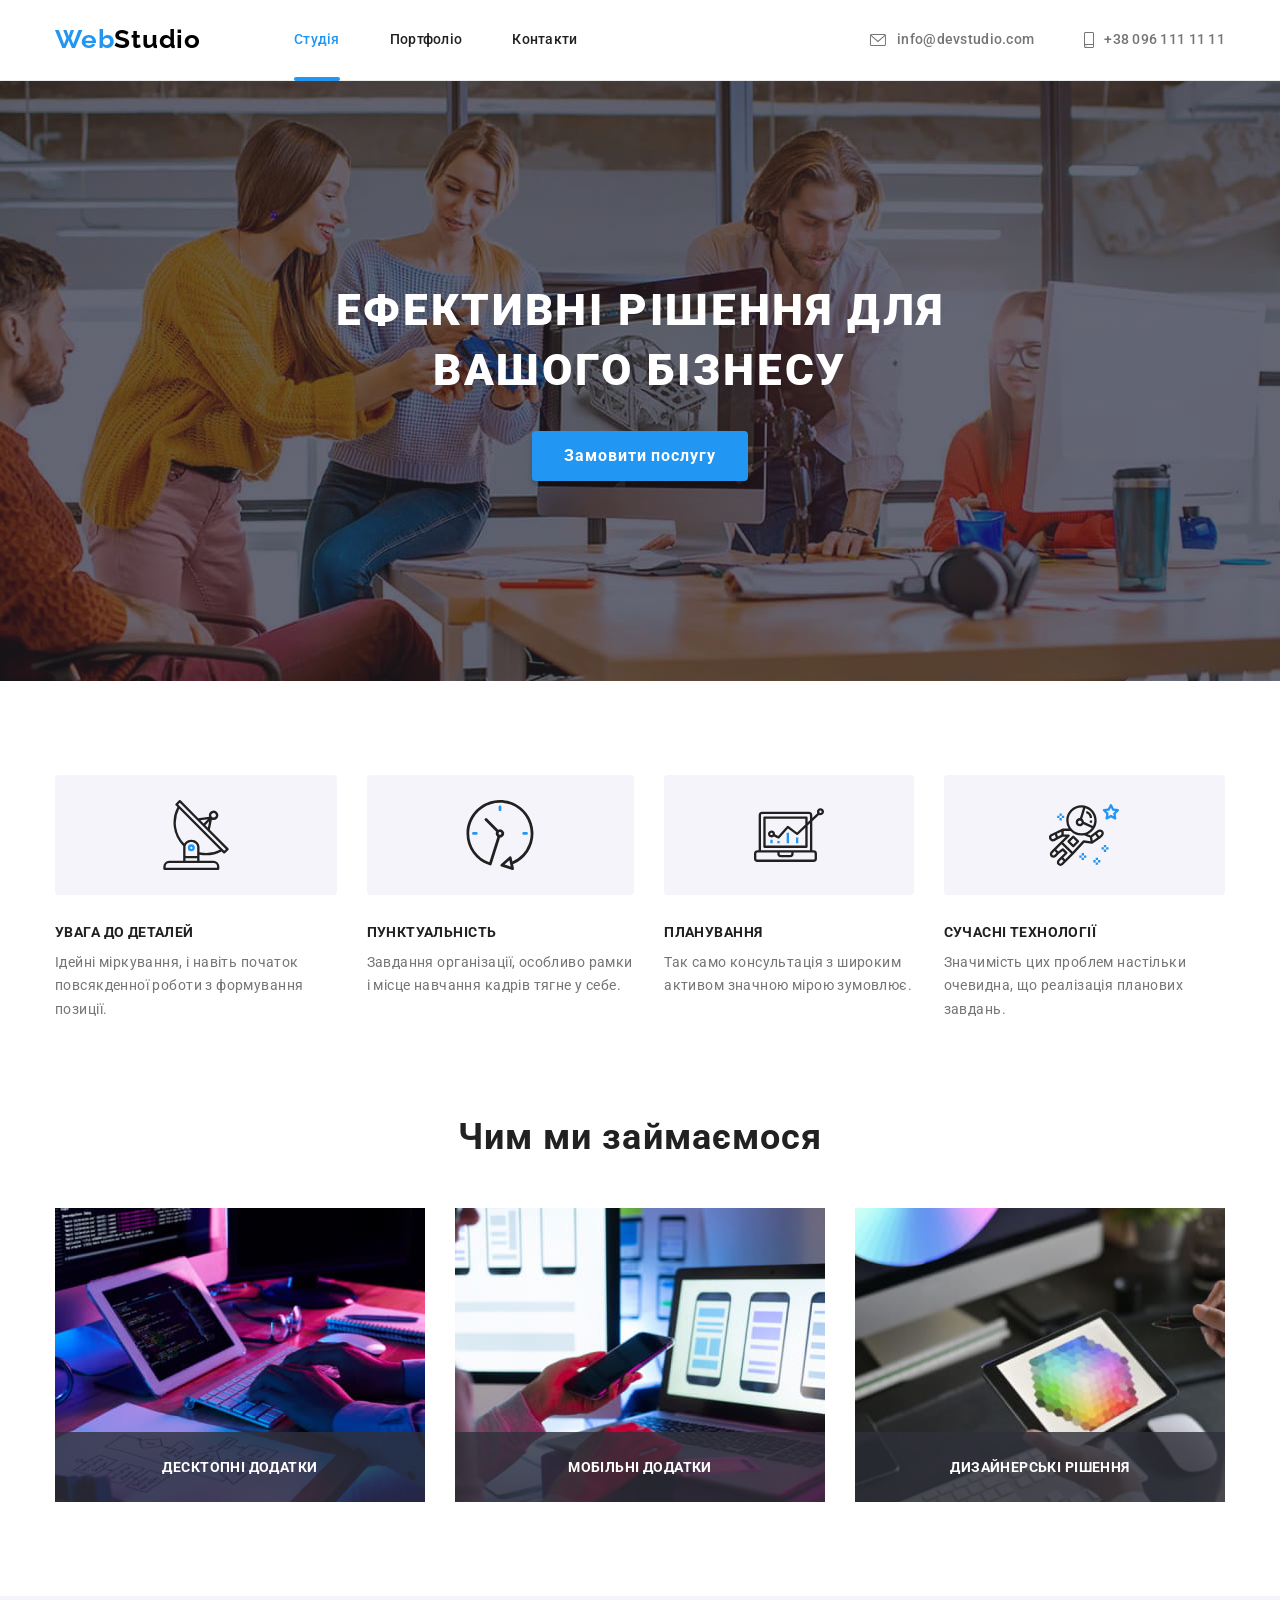
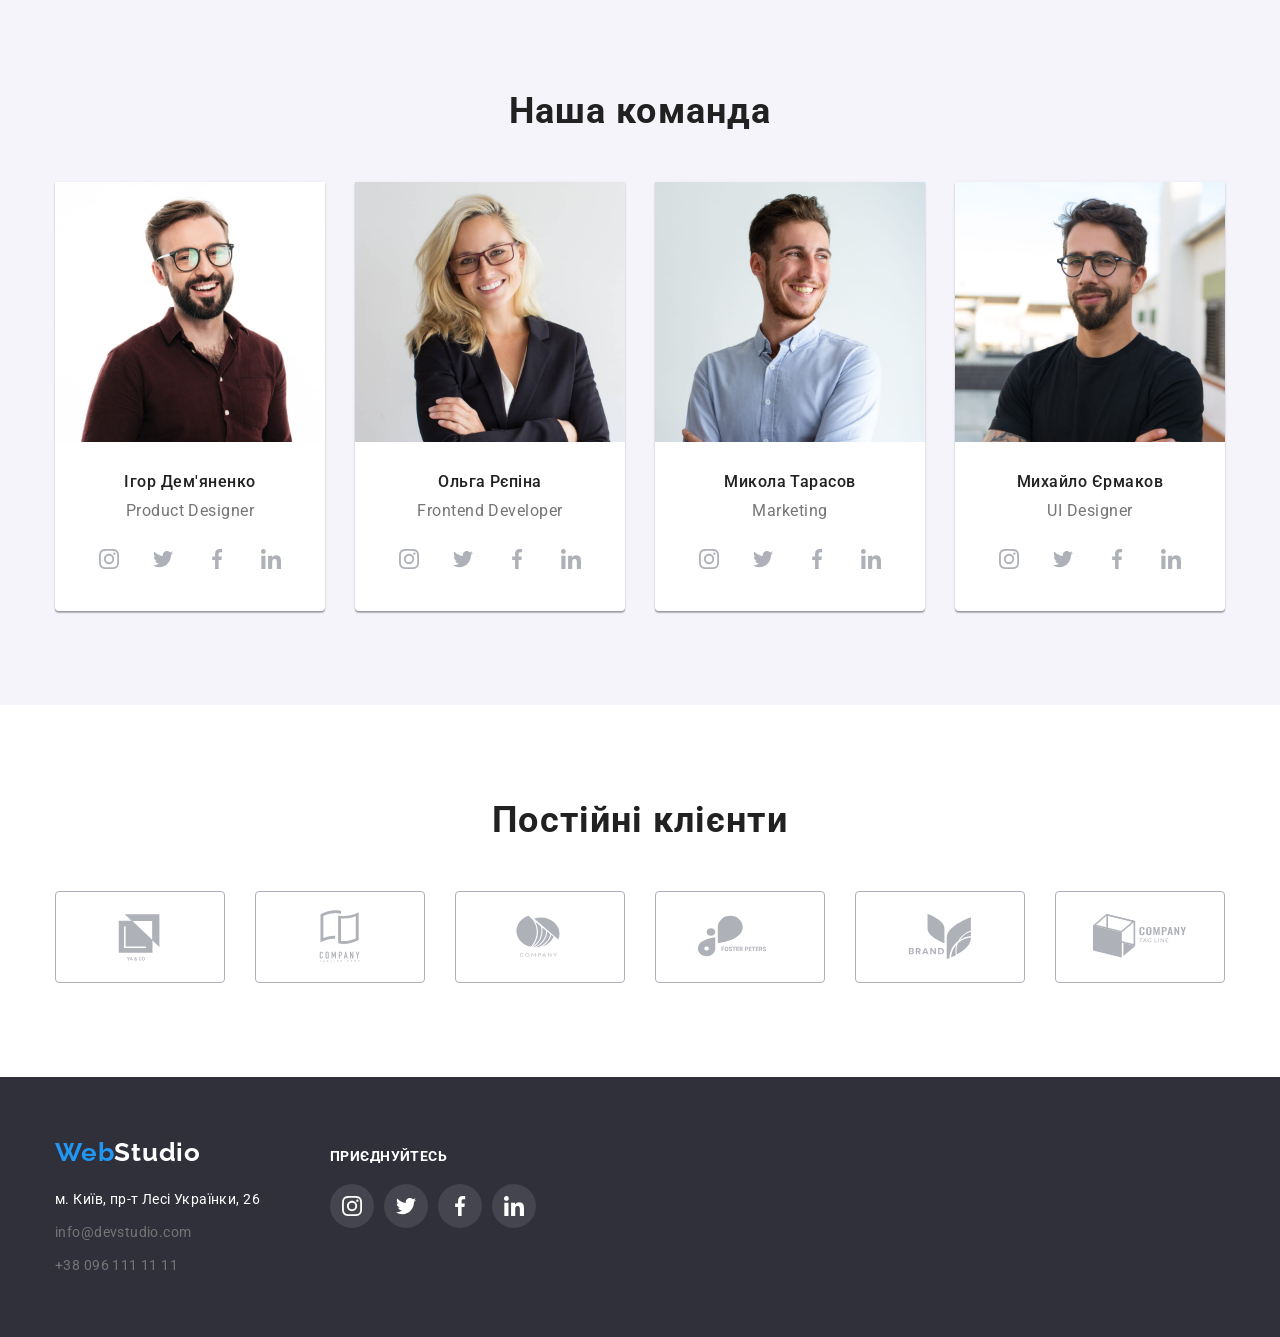
==== index.html @ e0a2a1b2 "Initial commit" ====
<!DOCTYPE html>
<html lang="uk">
  <head>
    <meta charset="UTF-8" />
    <meta http-equiv="X-UA-Compatible" content="IE=edge" />
    <meta name="viewport" content="width=device-width, initial-scale=1.0" />
    <title>WebStudio</title>
    <!-- fonts -->
    <link rel="preconnect" href="https://fonts.googleapis.com" />
    <link rel="preconnect" href="https://fonts.gstatic.com" crossorigin />
    <link rel="preconnect" href="https://fonts.googleapis.com" />
    <link rel="preconnect" href="https://fonts.gstatic.com" crossorigin />
    <link
      href="https://fonts.googleapis.com/css2?family=Raleway:wght@700&family=Roboto:wght@400;500;700;900&display=swap"
      rel="stylesheet"
    />
    <!-- modern-normalize -->
    <link
      rel="stylesheet"
      href="https://cdnjs.cloudflare.com/ajax/libs/modern-normalize/1.1.0/modern-normalize.min.css"
      integrity="sha512-wpPYUAdjBVSE4KJnH1VR1HeZfpl1ub8YT/NKx4PuQ5NmX2tKuGu6U/JRp5y+Y8XG2tV+wKQpNHVUX03MfMFn9Q=="
      crossorigin="anonymous"
      referrerpolicy="no-referrer"
    />
    <!-- custom styles -->
    <link rel="stylesheet" href="./css/styles.css" />
  </head>
  <body>
    <header>
      <div class="container header">
        <nav class="nav">
          <a class="logo logo-header" href="./index.html"
            ><span class="logo-color">Web</span>Studio</a
          >
          <ul class="nav-list">
            <li class="nav-list-item">
              <a
                class="nav-list-item-link display-block current-page"
                href="./index.html"
                >Студія</a
              >
            </li>
            <li class="nav-list-item">
              <a
                class="nav-list-item-link display-block"
                href="./portfolio.html"
                >Портфоліо</a
              >
            </li>
            <li class="nav-list-item">
              <a class="nav-list-item-link display-block" href="#contacts-link"
                >Контакти</a
              >
            </li>
          </ul>
        </nav>
        <ul class="header-contacts">
          <li class="header-contacts-item">
            <a
              class="header-contacts-item-link display-block"
              href="mailto:info@devstudio.com"
            >
              <svg class="icon-contacts" width="18" height="12">
                <use href="./images/icons.svg#icon-mail"></use>
              </svg>
              info@devstudio.com</a
            >
          </li>
          <li class="header-contacts-item">
            <a
              class="header-contacts-item-link display-block"
              href="tel:+380961111111"
            >
              <svg class="icon-contacts" width="10" height="16">
                <use href="./images/icons.svg#icon-smartphone"></use>
              </svg>
              +38 096 111 11 11</a
            >
          </li>
        </ul>
      </div>
    </header>
    <main>
      <section class="hero">
        <div class="container">
          <h1 class="hero-title">Ефективні рішення для вашого бізнесу</h1>
          <button data-modal-open class="hero-btn" type="button">
            Замовити послугу
          </button>
        </div>
        <div class="backdrop is-hidden" data-modal>
          <div class="modal">
            <button data-modal-close type="button" class="modal-close">
              <svg width="18" height="18">
                <use href="./images/icons.svg#icon-close-modal"></use>
              </svg>
            </button>
          </div>
        </div>
      </section>
      <section class="section">
        <div class="container">
          <h2 class="hidden-title">Особливості</h2>
          <ul class="features-list">
            <li class="features-list-item">
              <div class="features-icon-background">
                <svg class="features-list-item-icon" width="70" height="70">
                  <use href="./images/icons.svg#icon-antenna"></use>
                </svg>
              </div>
              <h3 class="features-list-item-heading">Увага до деталей</h3>
              <p class="features-list-item-text">
                Ідейні міркування, і навіть початок повсякденної роботи з
                формування позиції.
              </p>
            </li>
            <li class="features-list-item">
              <div class="features-icon-background">
                <svg class="features-list-item-icon" width="70" height="70">
                  <use href="./images/icons.svg#icon-clock"></use>
                </svg>
              </div>
              <h3 class="features-list-item-heading">Пунктуальність</h3>
              <p class="features-list-item-text">
                Завдання організації, особливо рамки і місце навчання кадрів
                тягне у себе.
              </p>
            </li>
            <li class="features-list-item">
              <div class="features-icon-background">
                <svg class="features-list-item-icon" width="70" height="70">
                  <use href="./images/icons.svg#icon-diagram"></use>
                </svg>
              </div>
              <h3 class="features-list-item-heading">Планування</h3>
              <p class="features-list-item-text">
                Так само консультація з широким активом значною мірою зумовлює.
              </p>
            </li>
            <li class="features-list-item">
              <div class="features-icon-background">
                <svg class="features-list-item-icon" width="70" height="70">
                  <use href="./images/icons.svg#icon-astronaut"></use>
                </svg>
              </div>
              <h3 class="features-list-item-heading">Сучасні технології</h3>
              <p class="features-list-item-text">
                Значимість цих проблем настільки очевидна, що реалізація
                планових завдань.
              </p>
            </li>
          </ul>
        </div>
      </section>
      <section class="section what-are-we-section">
        <div class="container">
          <h2 class="what-are-we-title">Чим ми займаємося</h2>
          <ul class="what-are-we-list">
            <li class="what-are-we-list-item">
              <img
                src="./images/img1.jpg"
                alt="Десктопні додатки"
                width="370"
                height="294"
              />
              <p class="what-are-we-description">Десктопні додатки</p>
            </li>
            <li class="what-are-we-list-item">
              <img
                src="./images/img2.jpg"
                alt="Мобільні додатки"
                width="370"
                height="294"
              />
              <p class="what-are-we-description">Мобільні додатки</p>
            </li>
            <li class="what-are-we-list-item">
              <img
                src="./images/img3.jpg"
                alt="Дизайнерські рішення"
                width="370"
                height="294"
              />
              <p class="what-are-we-description">Дизайнерські рішення</p>
            </li>
          </ul>
        </div>
      </section>
      <section class="section our-team">
        <div class="container">
          <h2 class="our-team-title">Наша команда</h2>
          <ul class="our-team-list">
            <li class="our-team-list-item">
              <img
                src="./images/igor.jpg"
                alt="фото Ігор Дем'яненко"
                width="270"
                height="260"
              />
              <div class="our-team-content">
                <h3 class="our-team-list-item-heading">Ігор Дем'яненко</h3>
                <p class="our-team-list-item-text" lang="en">
                  Product Designer
                </p>
                <ul class="socials-list">
                  <li class="socials-list-item">
                    <a
                      class="socials-list-item-link"
                      href="https://www.instagram.com"
                      target="_blank"
                      rel="noreferrer noopener nofollow"
                      aria-label="instagram"
                    >
                      <svg class="socials-icon" width="20" height="20">
                        <use href="./images/icons.svg#icon-instagram"></use>
                      </svg>
                    </a>
                  </li>
                  <li class="socials-list-item">
                    <a
                      class="socials-list-item-link"
                      href="https://twitter.com"
                      target="_blank"
                      rel="noreferrer noopener nofollow"
                      aria-label="twitter"
                    >
                      <svg class="socials-icon" width="20" height="20">
                        <use href="./images/icons.svg#icon-twitter"></use>
                      </svg>
                    </a>
                  </li>
                  <li class="socials-list-item">
                    <a
                      class="socials-list-item-link"
                      href="https://www.facebook.com"
                      target="_blank"
                      rel="noreferrer noopener nofollow"
                      aria-label="facebook"
                    >
                      <svg class="socials-icon" width="20" height="20">
                        <use href="./images/icons.svg#icon-facebook"></use>
                      </svg>
                    </a>
                  </li>
                  <li class="socials-list-item">
                    <a
                      class="socials-list-item-link"
                      href="https://www.linkedin.com "
                      target="_blank"
                      rel="noreferrer noopener nofollow"
                      aria-label="linkedin"
                    >
                      <svg class="socials-icon" width="20" height="20">
                        <use href="./images/icons.svg#icon-linkedin"></use>
                      </svg>
                    </a>
                  </li>
                </ul>
              </div>
            </li>
            <li class="our-team-list-item">
              <img
                src="./images/olga.jpg"
                alt="фото Ольга Рєпіна"
                width="270"
                height="260"
              />
              <div class="our-team-content">
                <h3 class="our-team-list-item-heading">Ольга Рєпіна</h3>
                <p class="our-team-list-item-text" lang="en">
                  Frontend Developer
                </p>
                <ul class="socials-list">
                  <li class="socials-list-item">
                    <a
                      class="socials-list-item-link"
                      href="https://www.instagram.com"
                      target="_blank"
                      rel="noreferrer noopener nofollow"
                      aria-label="instagram"
                    >
                      <svg class="socials-icon" width="20" height="20">
                        <use href="./images/icons.svg#icon-instagram"></use>
                      </svg>
                    </a>
                  </li>
                  <li class="socials-list-item">
                    <a
                      class="socials-list-item-link"
                      href="https://twitter.com"
                      target="_blank"
                      rel="noreferrer noopener nofollow"
                      aria-label="twitter"
                    >
                      <svg class="socials-icon" width="20" height="20">
                        <use href="./images/icons.svg#icon-twitter"></use>
                      </svg>
                    </a>
                  </li>
                  <li class="socials-list-item">
                    <a
                      class="socials-list-item-link"
                      href="https://www.facebook.com"
                      target="_blank"
                      rel="noreferrer noopener nofollow"
                      aria-label="facebook"
                    >
                      <svg class="socials-icon" width="20" height="20">
                        <use href="./images/icons.svg#icon-facebook"></use>
                      </svg>
                    </a>
                  </li>
                  <li class="socials-list-item">
                    <a
                      class="socials-list-item-link"
                      href="https://www.linkedin.com "
                      target="_blank"
                      rel="noreferrer noopener nofollow"
                      aria-label="linkedin"
                    >
                      <svg class="socials-icon" width="20" height="20">
                        <use href="./images/icons.svg#icon-linkedin"></use>
                      </svg>
                    </a>
                  </li>
                </ul>
              </div>
            </li>
            <li class="our-team-list-item">
              <img
                src="./images/mykola.jpg"
                alt="фото Микола Тарасов"
                width="270"
                height="260"
              />
              <div class="our-team-content">
                <h3 class="our-team-list-item-heading">Микола Тарасов</h3>
                <p class="our-team-list-item-text" lang="en">Marketing</p>
                <ul class="socials-list">
                  <li class="socials-list-item">
                    <a
                      class="socials-list-item-link"
                      href="https://www.instagram.com"
                      target="_blank"
                      rel="noreferrer noopener nofollow"
                      aria-label="instagram"
                    >
                      <svg class="socials-icon" width="20" height="20">
                        <use href="./images/icons.svg#icon-instagram"></use>
                      </svg>
                    </a>
                  </li>
                  <li class="socials-list-item">
                    <a
                      class="socials-list-item-link"
                      href="https://twitter.com"
                      target="_blank"
                      rel="noreferrer noopener nofollow"
                      aria-label="twitter"
                    >
                      <svg class="socials-icon" width="20" height="20">
                        <use href="./images/icons.svg#icon-twitter"></use>
                      </svg>
                    </a>
                  </li>
                  <li class="socials-list-item">
                    <a
                      class="socials-list-item-link"
                      href="https://www.facebook.com"
                      target="_blank"
                      rel="noreferrer noopener nofollow"
                      aria-label="facebook"
                    >
                      <svg class="socials-icon" width="20" height="20">
                        <use href="./images/icons.svg#icon-facebook"></use>
                      </svg>
                    </a>
                  </li>
                  <li class="socials-list-item">
                    <a
                      class="socials-list-item-link"
                      href="https://www.linkedin.com "
                      target="_blank"
                      rel="noreferrer noopener nofollow"
                      aria-label="linkedin"
                    >
                      <svg class="socials-icon" width="20" height="20">
                        <use href="./images/icons.svg#icon-linkedin"></use>
                      </svg>
                    </a>
                  </li>
                </ul>
              </div>
            </li>
            <li class="our-team-list-item">
              <img
                src="./images/michael.jpg"
                alt="фото Михайло Єрмаков"
                width="270"
                height="260"
              />
              <div class="our-team-content">
                <h3 class="our-team-list-item-heading">Михайло Єрмаков</h3>
                <p class="our-team-list-item-text" lang="en">UI Designer</p>
                <ul class="socials-list">
                  <li class="socials-list-item">
                    <a
                      class="socials-list-item-link"
                      href="https://www.instagram.com"
                      target="_blank"
                      rel="noreferrer noopener nofollow"
                      aria-label="instagram"
                    >
                      <svg class="socials-icon" width="20" height="20">
                        <use href="./images/icons.svg#icon-instagram"></use>
                      </svg>
                    </a>
                  </li>
                  <li class="socials-list-item">
                    <a
                      class="socials-list-item-link"
                      href="https://twitter.com"
                      target="_blank"
                      rel="noreferrer noopener nofollow"
                      aria-label="twitter"
                    >
                      <svg class="socials-icon" width="20" height="20">
                        <use href="./images/icons.svg#icon-twitter"></use>
                      </svg>
                    </a>
                  </li>
                  <li class="socials-list-item">
                    <a
                      class="socials-list-item-link"
                      href="https://www.facebook.com"
                      target="_blank"
                      rel="noreferrer noopener nofollow"
                      aria-label="facebook"
                    >
                      <svg class="socials-icon" width="20" height="20">
                        <use href="./images/icons.svg#icon-facebook"></use>
                      </svg>
                    </a>
                  </li>
                  <li class="socials-list-item">
                    <a
                      class="socials-list-item-link"
                      href="https://www.linkedin.com "
                      target="_blank"
                      rel="noreferrer noopener nofollow"
                      aria-label="linkedin"
                    >
                      <svg class="socials-icon" width="20" height="20">
                        <use href="./images/icons.svg#icon-linkedin"></use>
                      </svg>
                    </a>
                  </li>
                </ul>
              </div>
            </li>
          </ul>
        </div>
      </section>
      <section class="section">
        <div class="container">
          <h2 class="clients">Постійні клієнти</h2>
          <ul class="clients-list">
            <li class="clients-list-item">
              <a
                href=""
                class="clients-link"
                target="_blank"
                rel="noreferrer noopener nofollow"
              >
                <svg class="client" width="106" height="60">
                  <use href="./images/icons.svg#icon-client1"></use>
                </svg>
              </a>
            </li>
            <li class="clients-list-item">
              <a
                href=""
                class="clients-link"
                target="_blank"
                rel="noreferrer noopener nofollow"
              >
                <svg class="client" width="106" height="60">
                  <use href="./images/icons.svg#icon-client2"></use>
                </svg>
              </a>
            </li>
            <li class="clients-list-item">
              <a
                href=""
                class="clients-link"
                target="_blank"
                rel="noreferrer noopener nofollow"
              >
                <svg class="client" width="106" height="60">
                  <use href="./images/icons.svg#icon-client3"></use>
                </svg>
              </a>
            </li>
            <li class="clients-list-item">
              <a
                href=""
                class="clients-link"
                target="_blank"
                rel="noreferrer noopener nofollow"
              >
                <svg class="client" width="106" height="60">
                  <use href="./images/icons.svg#icon-client4"></use>
                </svg>
              </a>
            </li>
            <li class="clients-list-item">
              <a
                href=""
                class="clients-link"
                target="_blank"
                rel="noreferrer noopener nofollow"
              >
                <svg class="client" width="106" height="60">
                  <use href="./images/icons.svg#icon-client5"></use>
                </svg>
              </a>
            </li>
            <li class="clients-list-item">
              <a
                href=""
                class="clients-link"
                target="_blank"
                rel="noreferrer noopener nofollow"
              >
                <svg class="client" width="106" height="60">
                  <use href="./images/icons.svg#icon-client6"></use>
                </svg>
              </a>
            </li>
          </ul>
        </div>
      </section>
    </main>
    <footer class="contacts" id="contacts-link">
      <div class="container footer">
        <div>
          <a class="logo footer-logo" href="./index.html"
            ><span class="logo-footer-color">Web</span>Studio</a
          >
          <address>
            <ul class="address-list">
              <li class="address-list-item">
                <a
                  class="map-link"
                  href="https://goo.gl/maps/me57YFcmaELghzEW9"
                  target="_blank"
                  rel="noopener noreferrer nofollow"
                  >м. Київ, пр-т Лесі Українки, 26</a
                >
              </li>
              <li class="address-list-item">
                <a class="mail-link" href="mailto:info@devstudio.com"
                  >info@devstudio.com</a
                >
              </li>
              <li class="address-list-item">
                <a class="tel-link" href="tel:+380961111111"
                  >+38 096 111 11 11</a
                >
              </li>
            </ul>
          </address>
        </div>
        <div class="join">
          <p class="footer-heading-socials">приєднуйтесь</p>
          <ul class="socials-list">
            <li class="socials-list-item">
              <a
                class="socials-footer-list-item-link"
                href="https://www.instagram.com"
                target="_blank"
                rel="noreferrer noopener nofollow"
                aria-label="instagram"
              >
                <svg class="socials-footer-icon" width="20" height="20">
                  <use href="./images/icons.svg#icon-instagram"></use>
                </svg>
              </a>
            </li>
            <li class="socials-list-item">
              <a
                class="socials-footer-list-item-link"
                href="https://twitter.com"
                target="_blank"
                rel="noreferrer noopener nofollow"
                aria-label="twitter"
              >
                <svg class="socials-footer-icon" width="20" height="20">
                  <use href="./images/icons.svg#icon-twitter"></use>
                </svg>
              </a>
            </li>
            <li class="socials-list-item">
              <a
                class="socials-footer-list-item-link"
                href="https://www.facebook.com"
                target="_blank"
                rel="noreferrer noopener nofollow"
                aria-label="facebook"
              >
                <svg class="socials-footer-icon" width="20" height="20">
                  <use href="./images/icons.svg#icon-facebook"></use>
                </svg>
              </a>
            </li>
            <li class="socials-list-item">
              <a
                class="socials-footer-list-item-link"
                href="https://www.linkedin.com "
                target="_blank"
                rel="noreferrer noopener nofollow"
                aria-label="linkedin"
              >
                <svg class="socials-footer-icon" width="20" height="20">
                  <use href="./images/icons.svg#icon-linkedin"></use>
                </svg>
              </a>
            </li>
          </ul>
        </div>
      </div>
    </footer>
    <script src="./js/modal.js"></script>
  </body>
</html>
---- css/styles.css ----
:root {
  /* Fonts */
  --primary-text-color: #757575;
  --title-text-color: #212121;
  --secondary-title-text-color: #ffffff;
  --secondary-text-color: #2196f3;
  --logo-text-color: #000000;
  --address-text-color: #ffffff 0.6;
  --icon-color: #afb1b8;
  /* Background */
  --footer-background-color: #2f303a;
  --team-section-background-color: #f5f4fa;
  --hero-btn-active-color: #188ce8;
  --header-border-bottom-color: #ececec;
  --portfolio-content-border-color: #eeeeee;
  --footer-icon-bgcolor: #ffffff1a;
  --hero-background: #c4c4c4;
  --what-are-we-desription-bgc: #2f303acc;
  --portfolio-card-overlay: #2196f3e6;
}
h1,
h2,
h3,
h4,
h5,
h6,
p,
ul {
  margin: 0;
  padding: 0;
  border: 0;
  font-size: 100%;
  font: inherit;
  vertical-align: baseline;
}
img {
  display: block;
  min-width: 100%;
  height: auto;
}
.nav-list,
.header-contacts,
.features-list,
.what-are-we-list,
.our-team-list,
.address-list,
.filter-list,
.portfolio-content-list,
.socials-list,
.clients-list {
  list-style: none;
}
.container {
  width: 1200px;
  margin-left: auto;
  margin-right: auto;
  padding-right: 15px;
  padding-left: 15px;
}

.section {
  padding: 94px 0;
}
.what-are-we-section {
  padding-top: 0;
}
.display-block {
  display: block;
}
body {
  font-family: "Roboto", sans-serif;
  font-size: 14px;
  line-height: 1.7;
  letter-spacing: 0.03em;

  color: var(--primary-text-color);
}
/* header */
.header,
.nav {
  display: flex;
  align-items: center;
}
header {
  border-bottom: 1px solid var(--header-border-bottom-color);
}
.logo {
  font-family: "Raleway", sans-serif;
  font-weight: 700;
  font-size: 26px;
  line-height: 1.2;
  letter-spacing: 0.03em;

  color: var(--logo-text-color);
  text-decoration: none;
  text-transform: capitalize;
}
.logo-header {
  margin-right: 93px;
}
.logo-color {
  color: var(--secondary-text-color);
}
.nav-list {
  display: flex;
}
.header-contacts {
  display: flex;
  margin-left: auto;
}
.header-contacts-item:not(:last-child) {
  margin-right: 50px;
}

.nav-list-item-link,
.header-contacts-item-link {
  position: relative;
  padding-top: 32px;
  padding-bottom: 32px;

  font-weight: 500;
  font-size: 14px;
  line-height: 1.14;
  letter-spacing: 0.02em;

  color: var(--title-text-color);
  text-decoration: none;

  transition-property: color;
  transition-duration: 250ms;
  transition-timing-function: cubic-bezier(0.4, 0, 0.2, 1);
}
.current-page {
  color: var(--secondary-text-color);
}
.current-page::after {
  content: "";
  display: block;
  margin-bottom: -1px;
  position: absolute;
  left: 0;
  bottom: 0;
  width: 100%;
  height: 4px;

  background-color: currentColor;
  border-radius: 2px;
}
.header-contacts-item-link {
  display: flex;
  align-items: center;
}
.icon-contacts {
  margin-right: 10px;
  fill: currentColor;
}
.nav-list-item:not(:last-child) {
  margin-right: 50px;
}
.header-contacts-item-link {
  color: var(--primary-text-color);
}
.nav-list-item-link:hover,
.nav-list-item-link:focus,
.nav-list-item-link:active,
.header-contacts-item-link:hover,
.header-contacts-item-link:focus,
.header-contacts-item-link:active {
  color: var(--secondary-text-color);
}
/* main */
/* hero */
.hero {
  max-width: 1600px;
  padding: 200px 0;
  margin-left: auto;
  margin-right: auto;
  text-align: center;

  background-color: var(--hero-background);
  background-image: linear-gradient(
      rgba(47, 48, 58, 0.4),
      rgba(47, 48, 58, 0.4)
    ),
    url(../images/hero.jpg);
  background-repeat: no-repeat;
  background-position: center;
  background-size: cover;
}
.hero-title {
  margin-bottom: 30px;
  margin-right: auto;
  margin-left: auto;
  width: 696px;

  font-weight: 900;
  font-size: 44px;
  line-height: 1.36;
  text-align: center;
  letter-spacing: 0.06em;
  text-transform: uppercase;

  color: var(--secondary-title-text-color);
}

.hero-btn {
  padding: 10px 32px;

  font-weight: 700;
  font-size: 16px;
  line-height: 1.88;
  text-align: center;
  letter-spacing: 0.06em;

  color: var(--secondary-title-text-color);
  background-color: var(--secondary-text-color);
  cursor: pointer;
  box-shadow: 0px 4px 4px rgba(0, 0, 0, 0.15);
  border-radius: 4px;
  border: none;

  transition-property: color;
  transition-duration: 250ms;
  transition-timing-function: cubic-bezier(0.4, 0, 0.2, 1);
}
.hero-btn:hover,
.hero-btn:focus {
  background-color: var(--hero-btn-active-color);
}
/* Modal */
.backdrop {
  position: fixed;
  top: 0;
  left: 0;
  z-index: 1000;
  width: 100%;
  height: 100%;
  background-color: rgba(0, 0, 0, 0.2);
  opacity: 1;

  transition-property: opacity;
  transition-duration: 250ms;
  transition-timing-function: cubic-bezier(0.4, 0, 0.2, 1);
}
.backdrop.is-hidden {
  opacity: 0;
  pointer-events: none;
  /* visibility: hidden; */

  transition-property: opacity;
  transition-duration: 250ms;
  transition-timing-function: cubic-bezier(0.4, 0, 0.2, 1);
}
.backdrop.is-hidden .modal {
  transform: translate(-50%, -50%) scale(0.9);
}

.modal {
  position: absolute;
  top: 50%;
  left: 50%;

  transform: translate(-50%, -50%) scale(1);
  min-height: 581px;
  min-width: 528px;
  padding: 15px;

  background-color: var(--secondary-title-text-color);
  box-shadow: 0px 1px 3px rgba(0, 0, 0, 0.12), 0px 1px 1px rgba(0, 0, 0, 0.14),
    0px 2px 1px rgba(0, 0, 0, 0.2);
  border-radius: 4px;

  transition-property: transform;
  transition-duration: 250ms;
  transition-timing-function: cubic-bezier(0.4, 0, 0.2, 1);
}
.modal-close {
  display: flex;
  justify-content: center;
  align-items: center;
  position: absolute;
  top: 8px;
  right: 8px;
  width: 30px;
  height: 30px;
  background: #ffffff;
  border: 1px solid rgba(0, 0, 0, 0.1);
  border-radius: 50%;
  cursor: pointer;

  transition-property: border;
  transition-duration: 250ms;
  transition-timing-function: cubic-bezier(0.4, 0, 0.2, 1);
}
.modal-close:hover {
  border: 1px solid var(--hero-btn-active-color);
}
/* features */
.hidden-title {
  position: absolute;
  white-space: nowrap;
  width: 1px;
  height: 1px;
  overflow: hidden;
  border: 0;
  padding: 0;
  clip: rect(0 0 0 0);
  -webkit-clip-path: inset(50%);
  clip-path: inset(50%);
  margin: -1px;
}
.features-list {
  display: flex;
}
.features-list-item {
  width: calc((100%-30 * 3) / 4);
}
.features-icon-background {
  display: flex;
  justify-content: center;
  align-items: center;
  height: 120px;
  margin-bottom: 30px;
  background-color: var(--team-section-background-color);
  border-radius: 4px;
}
.features-list-item:not(:last-child) {
  margin-right: 30px;
}
.features-list-item-heading {
  margin-bottom: 10px;

  font-weight: 700;
  font-size: 14px;
  line-height: 1.14;
  text-transform: uppercase;

  color: var(--title-text-color);
}
/* What are we, our team */
.what-are-we-title,
.our-team-title,
.clients {
  text-align: center;
  margin-bottom: 50px;

  font-weight: 700;
  font-size: 36px;
  line-height: 1.17;
  text-align: center;
  letter-spacing: 0.03em;
  color: var(--title-text-color);
}
.what-are-we-list {
  display: flex;
}
.what-are-we-list-item {
  display: block;
  position: relative;
}
.footer-heading-socials,
.what-are-we-description {
  font-weight: 700;
  font-size: 14px;
  line-height: calc(16 / 14);
  letter-spacing: 0.03em;
  text-transform: uppercase;

  color: var(--secondary-title-text-color);
}
.what-are-we-description {
  display: flex;
  justify-content: center;
  align-items: center;
  width: 100%;
  height: 70px;
  position: absolute;
  left: 0;
  bottom: 0;
  z-index: 1;

  background-color: var(--what-are-we-desription-bgc);
}
.what-are-we-list-item:not(:last-child) {
  margin-right: 30px;
}
.our-team {
  background-color: var(--team-section-background-color);
}
.our-team-list {
  display: flex;
  gap: 30px;
}
.our-team-list-item {
  background: var(--secondary-title-text-color);

  box-shadow: 0px 1px 3px #0000001f, 0px 1px 1px #00000024,
    0px 2px 1px #00000033;
  border-radius: 0px 0px 4px 4px;
}
.our-team-list-item-text {
  margin-bottom: 16px;
}
.our-team-content {
  padding: 30px 32px;
}
.our-team-list-item-heading {
  margin-bottom: 10px;

  font-weight: 500;
  font-size: 16px;
  line-height: 1.2;
  letter-spacing: 0.03em;
  text-align: center;
  color: var(--title-text-color);
}
.our-team-list-item-text {
  font-size: 16px;
  line-height: 1.2;
  letter-spacing: 0.03em;
  text-align: center;
}
.socials-list {
  display: flex;
  justify-content: center;
  gap: 10px;
}

.socials-list-item-link {
  display: flex;
  width: 44px;
  height: 44px;
  justify-content: center;
  align-items: center;
  border-radius: 50%;
  fill: var(--icon-color);
  background-color: var(--secondary-title-text-color);

  transition-property: background-color, fill;
  transition-duration: 250ms;
  transition-timing-function: cubic-bezier(0.4, 0, 0.2, 1);
}
.socials-list-item-link:hover,
.socials-list-item-link:focus {
  background-color: var(--secondary-text-color);
}
.socials-list-item-link:hover,
.socials-list-item-link:focus .socials-icon {
  fill: var(--secondary-title-text-color);
}
/* Clients */
.clients-list {
  display: flex;
}
.clients-list-item:not(:last-child) {
  margin-right: 30px;
}
.clients-list-item {
  width: 170px;
  height: 92px;
}
.clients-link {
  display: flex;
  align-items: center;
  justify-content: center;
  width: 100%;
  height: 100%;

  fill: var(--icon-color);
  border: 1px solid var(--icon-color);
  border-radius: 4px;

  transition-property: fill, border;
  transition-duration: 250ms;
  transition-timing-function: cubic-bezier(0.4, 0, 0.2, 1);
}
.clients-link:hover,
.clients-link:focus,
.clients-link:active .client {
  border: 1px solid var(--secondary-text-color);
  fill: var(--secondary-text-color);
}
/* footer */
footer {
  padding-top: 60px;
  padding-bottom: 60px;
}
address {
  font-style: inherit;
}
.footer {
  display: flex;
  align-items: baseline;
  gap: 70px;
}
.contacts {
  background-color: var(--footer-background-color);
}

.footer-logo {
  display: inline-block;
  margin-bottom: 20px;

  color: var(--secondary-title-text-color);
}
.logo-footer-color {
  color: var(--secondary-text-color);
}

.address-list-item:not(:last-child) {
  margin-bottom: 9px;
}
.map-link {
  text-decoration: none;
  color: var(--secondary-title-text-color);
}
.mail-link,
.tel-link {
  text-decoration: none;
  color: var(--address-text-color);
}

.footer-heading-socials {
  margin-bottom: 20px;
}
.socials-footer-list-item-link {
  display: flex;
  width: 44px;
  height: 44px;
  justify-content: center;
  align-items: center;
  border-radius: 50%;
  background-color: var(--footer-icon-bgcolor);
  fill: var(--secondary-title-text-color);

  transition-property: background-color;
  transition-duration: 250ms;
  transition-timing-function: cubic-bezier(0.4, 0, 0.2, 1);
}
.socials-footer-list-item-link:hover,
.socials-footer-list-item-link:focus,
.socials-footer-list-item-link:active {
  background-color: var(--secondary-text-color);
}

/* portfolio */
.section-portfolio {
  padding-top: 94px;
  padding-bottom: 94px;
}
.filter-list {
  display: flex;
  justify-content: center;
  margin-bottom: 50px;
}
.filter-list-item:not(:last-child) {
  margin-right: 8px;
}
.all-btn {
  padding: 7px 26px;
}
.secondary-btn {
  padding: 7px 23px;
}
.filter-list-button {
  font-style: inherit;
  font-weight: 500;
  font-size: 16px;
  line-height: 1.6;
  text-align: center;
  letter-spacing: 0.03em;
  color: var(--title-text-color);
  background-color: var(--team-section-background-color);
  cursor: pointer;
  border: none;
  border-radius: 4px;

  transition-property: color, background-color, box-shadow;
  transition-duration: 250ms;
  transition-timing-function: cubic-bezier(0.4, 0, 0.2, 1);
}
.filter-list-button:hover,
.filter-list-button:focus,
.filter-list-button:active {
  color: var(--secondary-title-text-color);
  background-color: var(--secondary-text-color);
  box-shadow: 0px 3px 1px rgba(0, 0, 0, 0.1), 0px 1px 2px rgba(0, 0, 0, 0.08),
    0px 2px 2px rgba(0, 0, 0, 0.12);
}
.portfolio-card {
  display: block;
  text-decoration: none;
  color: inherit;

  transition-property: box-shadow;
  transition-duration: 250ms;
  transition-timing-function: cubic-bezier(0.4, 0, 0.2, 1);
}
.card-overlay-thumb {
  position: relative;
  overflow: hidden;
}
.card-overlay {
  position: absolute;
  top: 0;
  left: 0;
  width: 100%;
  height: 100%;
  overflow: hidden;
  padding: 63px 24px;

  font-size: 18px;
  line-height: calc(28 / 18);
  letter-spacing: 0.03em;

  color: var(--secondary-title-text-color);
  background-color: var(--portfolio-card-overlay);
  transform: translateY(100%);

  transition-property: transform;
  transition-duration: 250ms;
  transition-timing-function: cubic-bezier(0.4, 0, 0.2, 1);
}
.portfolio-card:hover,
.portfolio-card:focus .card-overlay {
  transform: translateY(0);
}
.portfolio-card:hover,
.portfolio-card:focus {
  box-shadow: 0px 1px 1px rgba(0, 0, 0, 0.12), 0px 4px 4px rgba(0, 0, 0, 0.06),
    1px 4px 6px rgba(0, 0, 0, 0.16);
}

.portfolio-content-list {
  display: flex;
  flex-wrap: wrap;
  margin: -15px;
}
.portfolio-content-list-item {
  margin: 15px;
}
.portfolio-content-list-text {
  padding: 20px 24px;
  border-right: 1px solid var(--portfolio-content-border-color);
  border-bottom: 1px solid var(--portfolio-content-border-color);
  border-left: 1px solid var(--portfolio-content-border-color);
}
.portfolio-content-list-item-heading {
  margin-bottom: 4px;

  font-weight: 700;
  font-size: 18px;
  line-height: 2;
  letter-spacing: 0.06em;
  color: var(--title-text-color);
}
.portfolio-content-list-item-text {
  font-size: 16px;
  line-height: 1.9;
  letter-spacing: 0.03em;
}
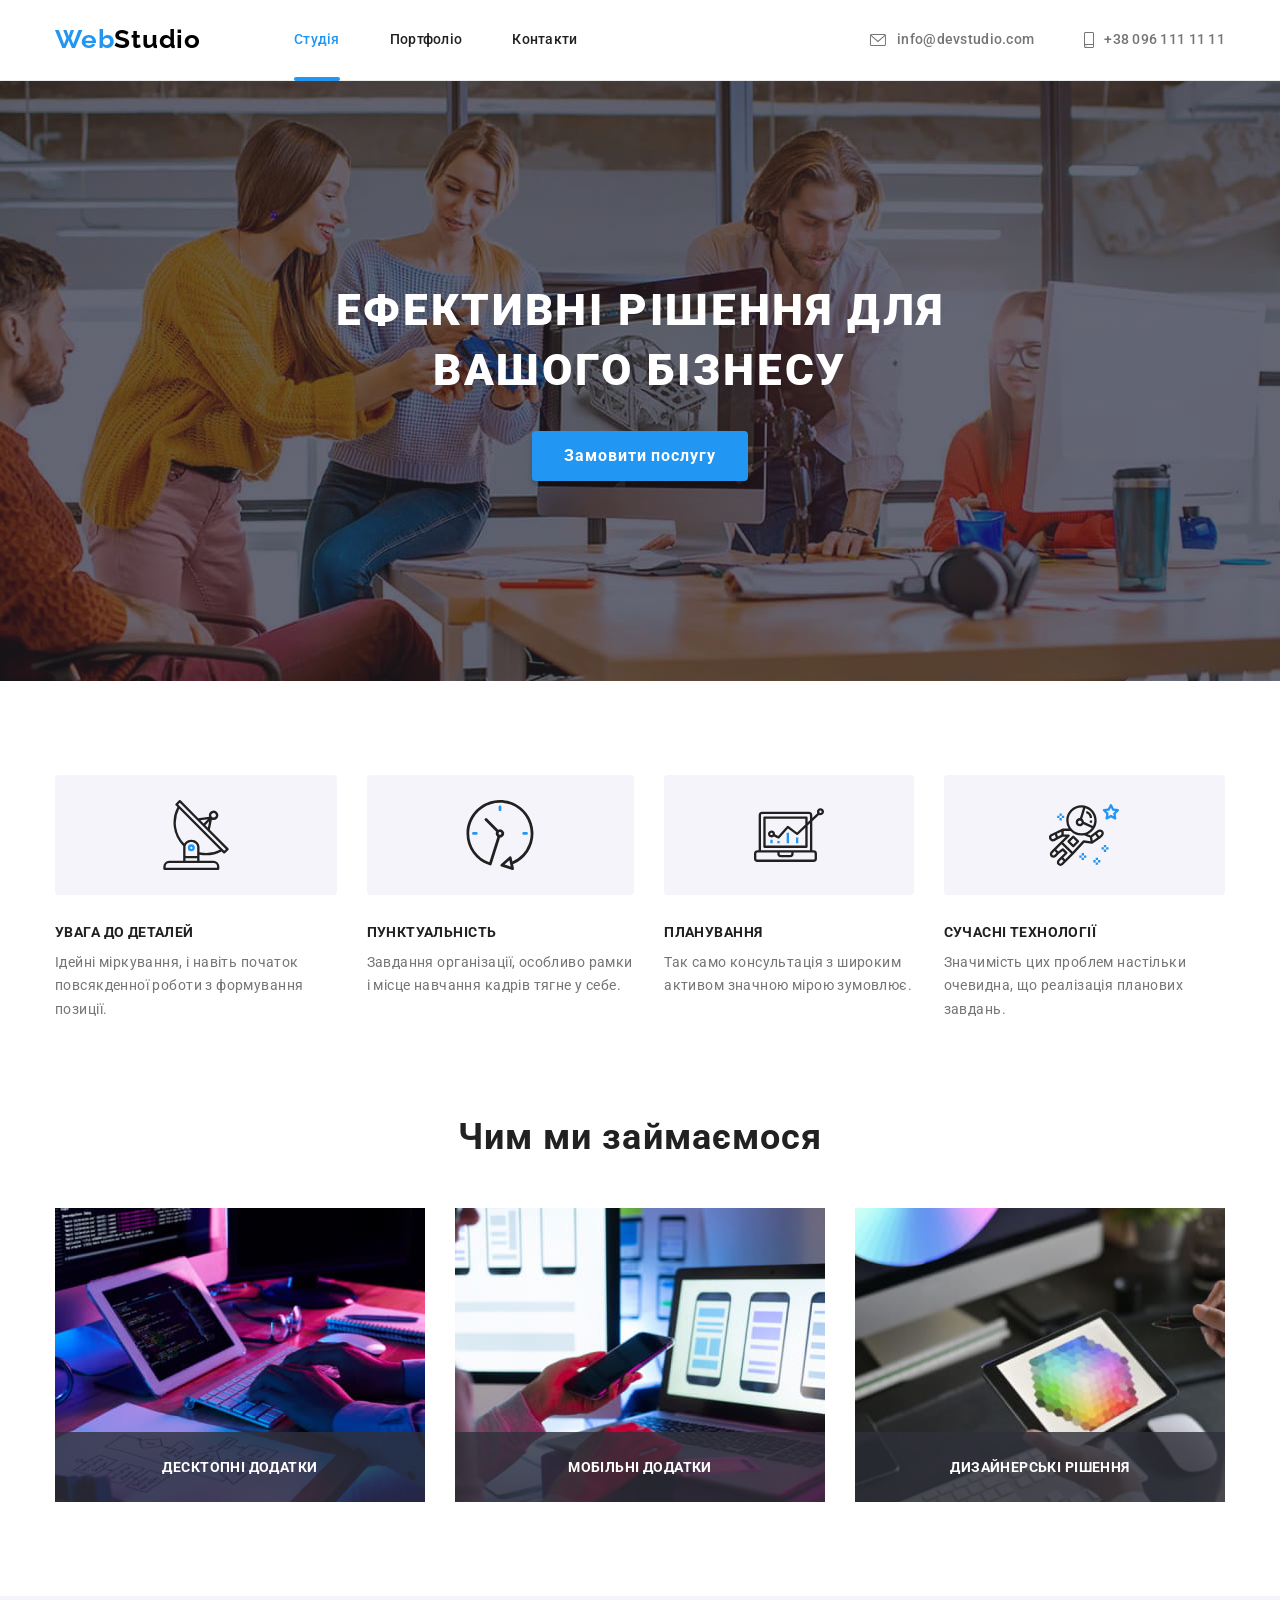
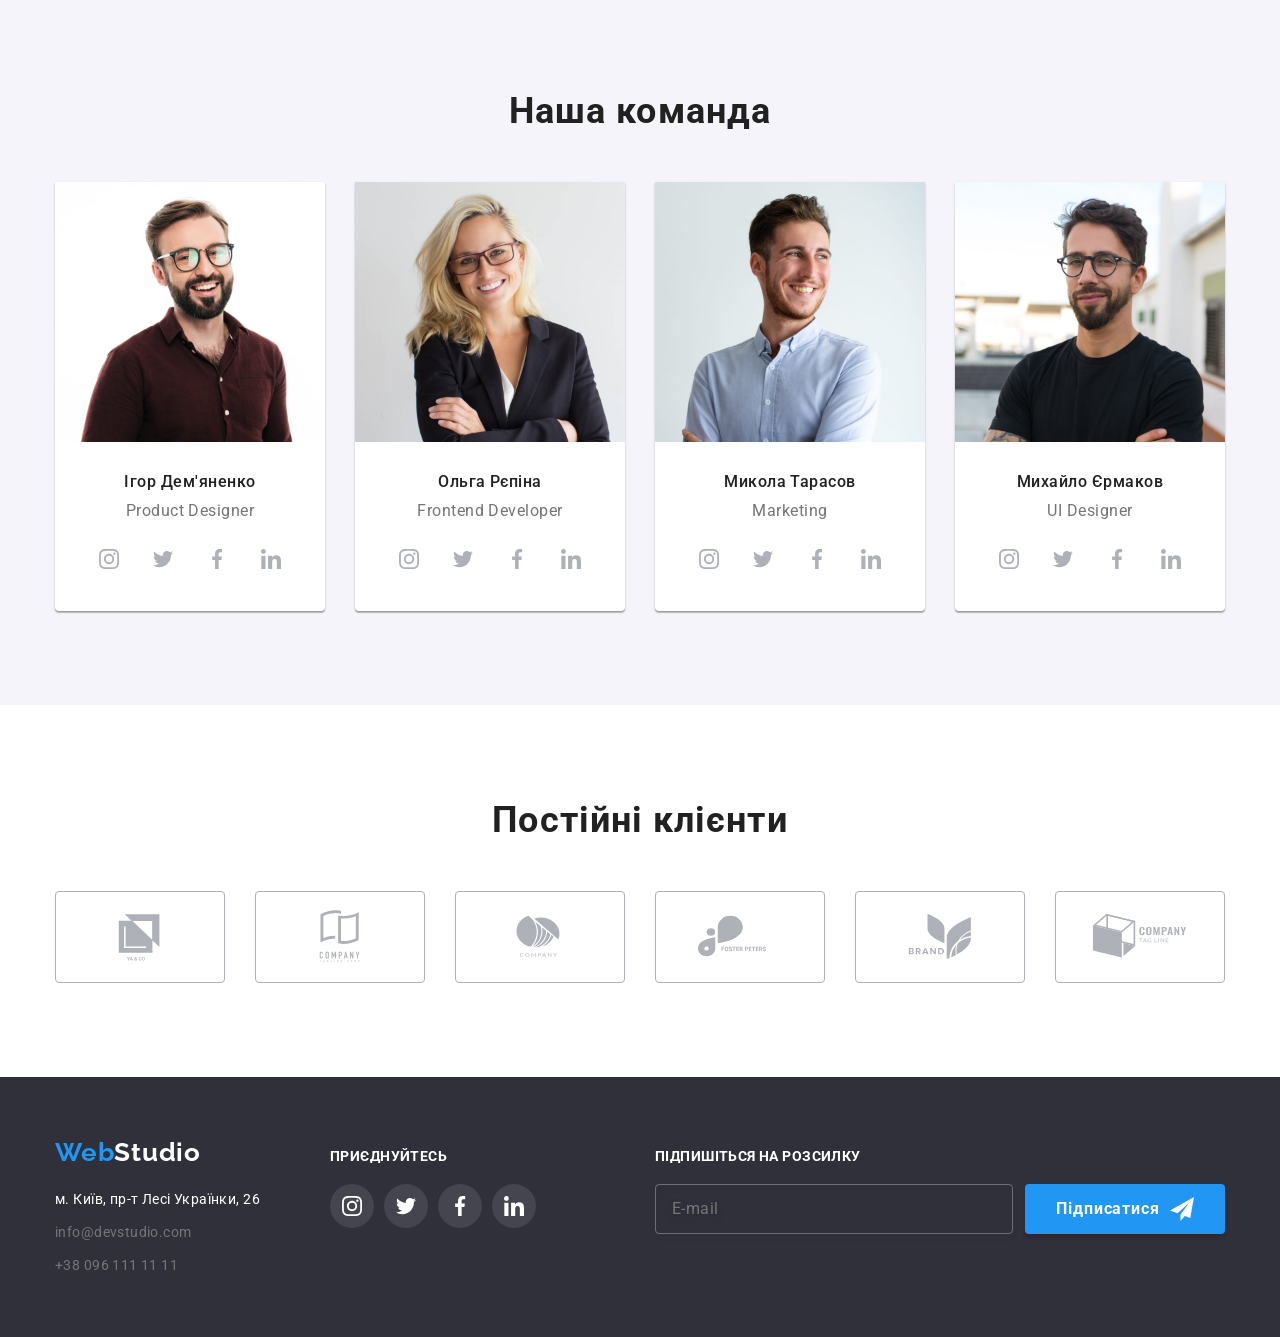
==== commit 3fb28695: "hw" ====
--- a/index.html
+++ b/index.html
@@ -88,14 +88,7 @@
             Замовити послугу
           </button>
         </div>
-        <div class="backdrop is-hidden" data-modal>
-          <div class="modal">
-            <button data-modal-close type="button" class="modal-close">
-              <svg width="18" height="18">
-                <use href="./images/icons.svg#icon-close-modal"></use>
-              </svg>
-            </button>
-          </div>
+       
         </div>
       </section>
       <section class="section">
@@ -628,8 +621,93 @@
             </li>
           </ul>
         </div>
+
+        <form class="sign-up">
+          <label class="footer-heading-sign-up" for="sign-up"
+            >Підпишіться на розсилку</label
+          >
+          <div class="footer-form">
+            <input
+              id="sign-up"
+              type="email"
+              name="sign-in"
+              class="footer-sign-up"
+              type="text"
+              placeholder="E-mail"
+            />
+            <button type="submit" class="sign-up-btn">
+              <span class="sign-up-text">Підписатися</span>
+              <svg width="24" height="24">
+                <use
+                  class="sign-up-icon"
+                  href="./images/icons.svg#icon-sign-in"
+                ></use>
+              </svg>
+            </button>
+          </div>
+        </form>
       </div>
     </footer>
+     <div class="backdrop is-hidden" data-modal>
+          <div class="modal">
+            <button data-modal-close type="button" class="modal-close">
+              <svg class="modal-close-icon" width="18" height="18">
+                <use href="./images/icons.svg#icon-close-modal"></use>
+              </svg>
+            </button>
+
+            <form class="form-registration" name="registration">
+              <strong>Залиште свої дані, ми вам передзвонимо</strong>
+              <label class="registration-label">
+                <span class="registration-label-heading">Ім'я</span>
+                <input
+                  class="registration-input"
+                  type="text"
+                  required
+                  name="name"
+                />
+                <svg class="registration-icon" width="18" height="18">
+                  <use href="./images/icons.svg"></use>
+                </svg>
+              </label>
+              <label class="registration-label">
+                <span class="registration-label-heading">Телефон</span>
+                <input
+                  class="registration-input"
+                  type="number"
+                  required
+                  name="phone"
+                />
+                <svg class="registration-icon" width="18" height="18">
+                  <use href="./images/icons.svg"></use>
+                </svg>
+              </label>
+              <label class="registration-label">
+                <span class="registration-label-heading">Пошта</span>
+                <input
+                  class="registration-input"
+                  type="email"
+                  required
+                  name="email"
+                />
+                <svg class="registration-icon" width="18" height="18">
+                  <use href="./images/icons.svg"></use>
+                </svg>
+              </label>
+              <label class="registration-label">
+                <span class="registration-label-heading">Коментар</span>
+                <textarea name="comment" rows="7"></textarea>
+              </label>
+
+              <label class="registration-label">
+                <input type="checkbox">
+                <span class="registration-label-heading">Погоджуюся з розсилкою та приймаю
+                   <a href="#" target="_blank" rel="noreferrer noopener nofollow"> Умови договору</a> 
+                </span>
+              </label>
+<button type="submit">Відправити</button>
+            </form>
+          </div>
     <script src="./js/modal.js"></script>
   </body>
 </html>
--- a/css/styles.css
+++ b/css/styles.css
@@ -7,7 +7,9 @@
   --logo-text-color: #000000;
   --address-text-color: #ffffff 0.6;
   --icon-color: #afb1b8;
+  --sign-up-text-color: #ffffff99;
   /* Background */
+  --primary-background-color: #ffffff;
   --footer-background-color: #2f303a;
   --team-section-background-color: #f5f4fa;
   --hero-btn-active-color: #188ce8;
@@ -74,6 +76,7 @@
   letter-spacing: 0.03em;
 
   color: var(--primary-text-color);
+  background-color: var(--primary-background-color);
 }
 /* header */
 .header,
@@ -205,7 +208,9 @@
 
 .hero-btn {
   padding: 10px 32px;
-
+}
+.hero-btn,
+.sign-up-btn {
   font-weight: 700;
   font-size: 16px;
   line-height: 1.88;
@@ -224,77 +229,12 @@
   transition-timing-function: cubic-bezier(0.4, 0, 0.2, 1);
 }
 .hero-btn:hover,
-.hero-btn:focus {
+.hero-btn:focus,
+.sign-up-btn:hover,
+.sign-up-btn:focus {
   background-color: var(--hero-btn-active-color);
 }
-/* Modal */
-.backdrop {
-  position: fixed;
-  top: 0;
-  left: 0;
-  z-index: 1000;
-  width: 100%;
-  height: 100%;
-  background-color: rgba(0, 0, 0, 0.2);
-  opacity: 1;
-
-  transition-property: opacity;
-  transition-duration: 250ms;
-  transition-timing-function: cubic-bezier(0.4, 0, 0.2, 1);
-}
-.backdrop.is-hidden {
-  opacity: 0;
-  pointer-events: none;
-  /* visibility: hidden; */
-
-  transition-property: opacity;
-  transition-duration: 250ms;
-  transition-timing-function: cubic-bezier(0.4, 0, 0.2, 1);
-}
-.backdrop.is-hidden .modal {
-  transform: translate(-50%, -50%) scale(0.9);
-}
-
-.modal {
-  position: absolute;
-  top: 50%;
-  left: 50%;
-
-  transform: translate(-50%, -50%) scale(1);
-  min-height: 581px;
-  min-width: 528px;
-  padding: 15px;
-
-  background-color: var(--secondary-title-text-color);
-  box-shadow: 0px 1px 3px rgba(0, 0, 0, 0.12), 0px 1px 1px rgba(0, 0, 0, 0.14),
-    0px 2px 1px rgba(0, 0, 0, 0.2);
-  border-radius: 4px;
-
-  transition-property: transform;
-  transition-duration: 250ms;
-  transition-timing-function: cubic-bezier(0.4, 0, 0.2, 1);
-}
-.modal-close {
-  display: flex;
-  justify-content: center;
-  align-items: center;
-  position: absolute;
-  top: 8px;
-  right: 8px;
-  width: 30px;
-  height: 30px;
-  background: #ffffff;
-  border: 1px solid rgba(0, 0, 0, 0.1);
-  border-radius: 50%;
-  cursor: pointer;
-
-  transition-property: border;
-  transition-duration: 250ms;
-  transition-timing-function: cubic-bezier(0.4, 0, 0.2, 1);
-}
-.modal-close:hover {
-  border: 1px solid var(--hero-btn-active-color);
-}
+
 /* features */
 .hidden-title {
   position: absolute;
@@ -359,6 +299,7 @@
   position: relative;
 }
 .footer-heading-socials,
+.footer-heading-sign-up,
 .what-are-we-description {
   font-weight: 700;
   font-size: 14px;
@@ -520,7 +461,8 @@
   color: var(--address-text-color);
 }
 
-.footer-heading-socials {
+.footer-heading-socials,
+.footer-heading-sign-up {
   margin-bottom: 20px;
 }
 .socials-footer-list-item-link {
@@ -541,6 +483,43 @@
 .socials-footer-list-item-link:focus,
 .socials-footer-list-item-link:active {
   background-color: var(--secondary-text-color);
+}
+.footer-form {
+  display: flex;
+  align-items: center;
+}
+.footer-heading-sign-up {
+  display: inline-block;
+}
+.sign-up {
+  margin-left: auto;
+}
+.footer-sign-up {
+  width: 358px;
+  height: 50px;
+  margin-right: 12px;
+  padding: 15px 16px;
+
+  font-size: 16px;
+  line-height: 1.25;
+  letter-spacing: 0.03em;
+
+  color: var(--sign-up-text-color);
+
+  background-color: transparent;
+  border: 1px solid rgba(255, 255, 255, 0.3);
+  filter: drop-shadow(0px 4px 4px rgba(0, 0, 0, 0.15));
+  border-radius: 4px;
+}
+.sign-up-btn {
+  display: flex;
+  align-items: center;
+  justify-content: center;
+  gap: 10px;
+
+  width: 200px;
+  height: 50px;
+  padding: 10px 28px;
 }
 
 /* portfolio */
@@ -659,3 +638,82 @@
   line-height: 1.9;
   letter-spacing: 0.03em;
 }
+/* Modal */
+.backdrop {
+  position: fixed;
+  top: 0;
+  left: 0;
+  z-index: 1000;
+  width: 100%;
+  height: 100%;
+  background-color: rgba(0, 0, 0, 0.2);
+  opacity: 1;
+
+  transition-property: opacity;
+  transition-duration: 250ms;
+  transition-timing-function: cubic-bezier(0.4, 0, 0.2, 1);
+}
+.backdrop.is-hidden {
+  opacity: 0;
+  pointer-events: none;
+  /* visibility: hidden; */
+
+  transition-property: opacity;
+  transition-duration: 250ms;
+  transition-timing-function: cubic-bezier(0.4, 0, 0.2, 1);
+}
+.backdrop.is-hidden .modal {
+  transform: translate(-50%, -50%) scale(0.9);
+}
+
+.modal {
+  position: absolute;
+  top: 50%;
+  left: 50%;
+
+  transform: translate(-50%, -50%) scale(1);
+  min-height: 581px;
+  min-width: 528px;
+  padding: 40px;
+
+  background-color: var(--secondary-title-text-color);
+  box-shadow: 0px 1px 3px rgba(0, 0, 0, 0.12), 0px 1px 1px rgba(0, 0, 0, 0.14),
+    0px 2px 1px rgba(0, 0, 0, 0.2);
+  border-radius: 4px;
+
+  transition-property: transform;
+  transition-duration: 250ms;
+  transition-timing-function: cubic-bezier(0.4, 0, 0.2, 1);
+}
+.modal-close {
+  display: flex;
+  justify-content: center;
+  align-items: center;
+  position: absolute;
+  top: 8px;
+  right: 8px;
+  width: 30px;
+  height: 30px;
+  background: var(--primary-background-color);
+  border: 1px solid rgba(0, 0, 0, 0.1);
+  border-radius: 50%;
+  cursor: pointer;
+}
+.modal-close-icon {
+  fill: #000000;
+
+  transition-property: fill;
+  transition-duration: 250ms;
+  transition-timing-function: cubic-bezier(0.4, 0, 0.2, 1);
+}
+
+.modal-close:focus .modal-close-icon,
+.modal-close:hover .modal-close-icon {
+  fill: var(--hero-btn-active-color);
+}
+.registration-label {
+  display: block;
+}
+.registration-input {
+  display: block;
+}
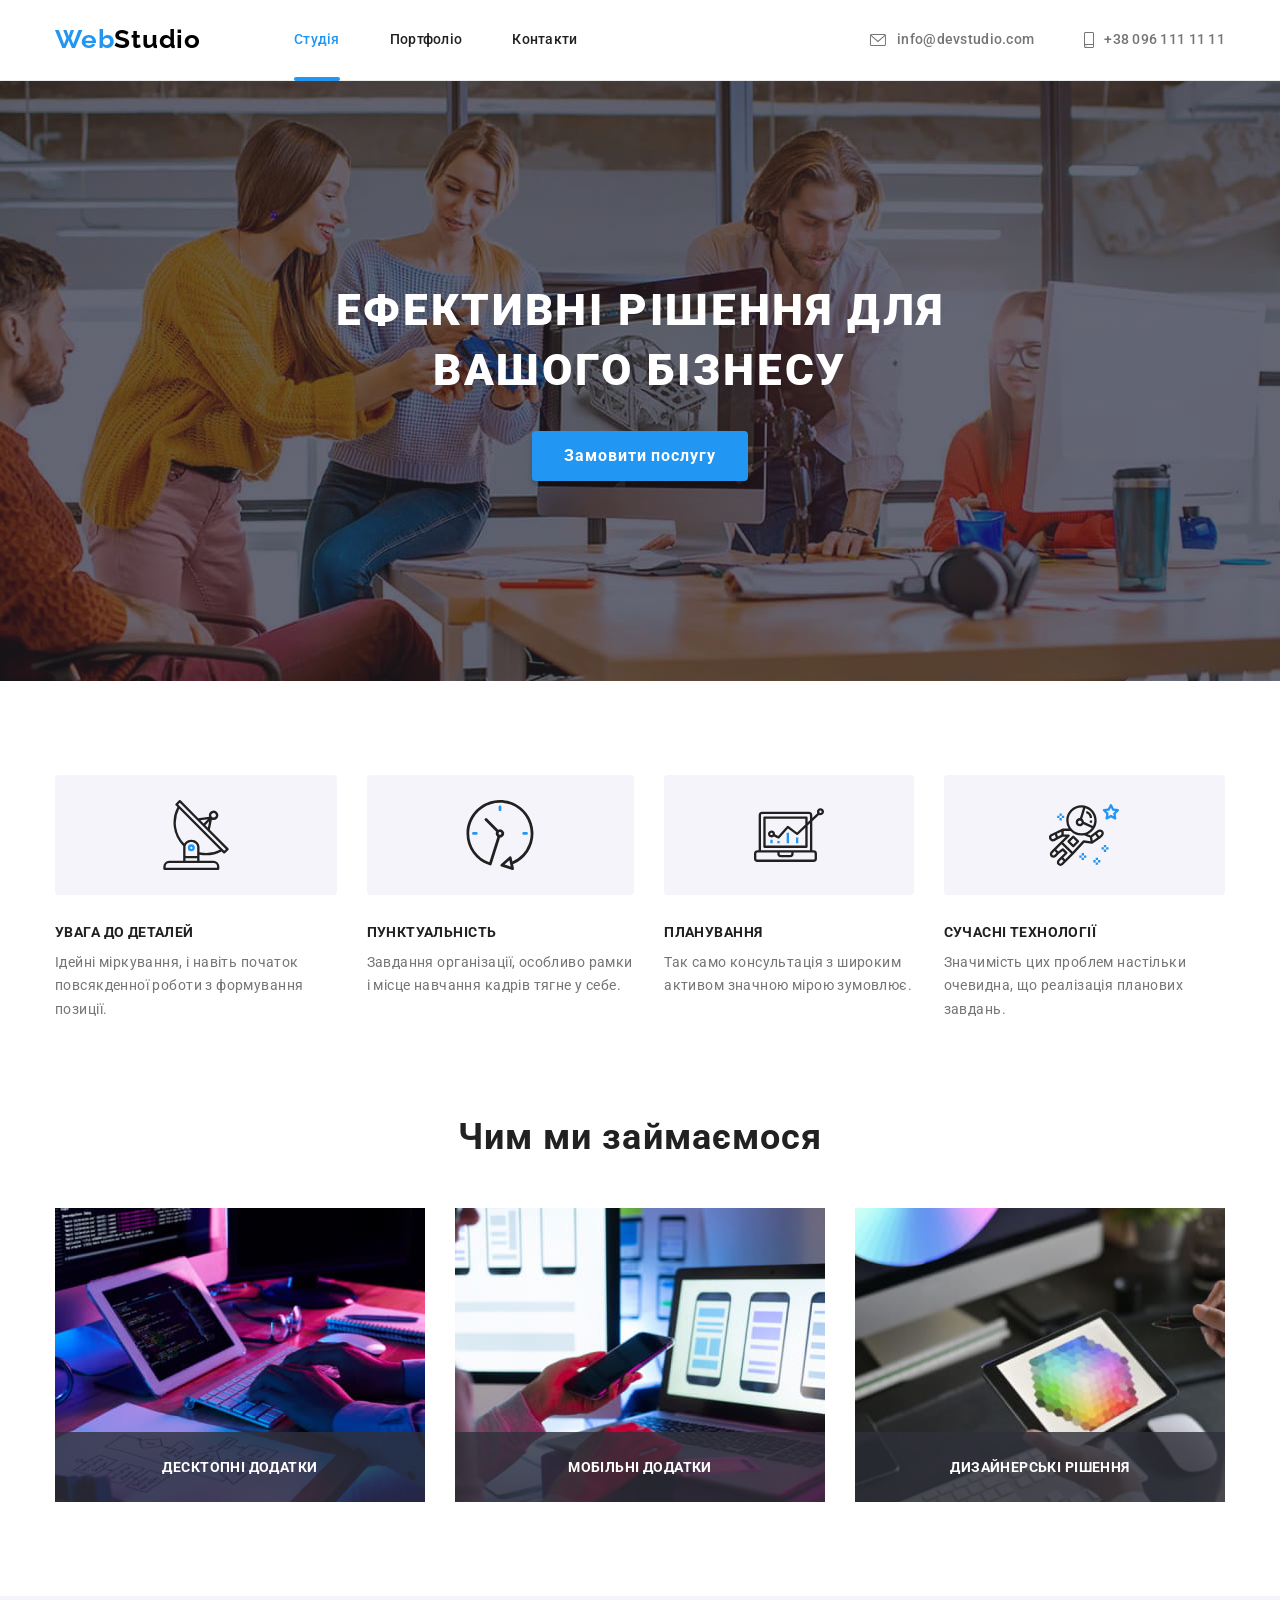
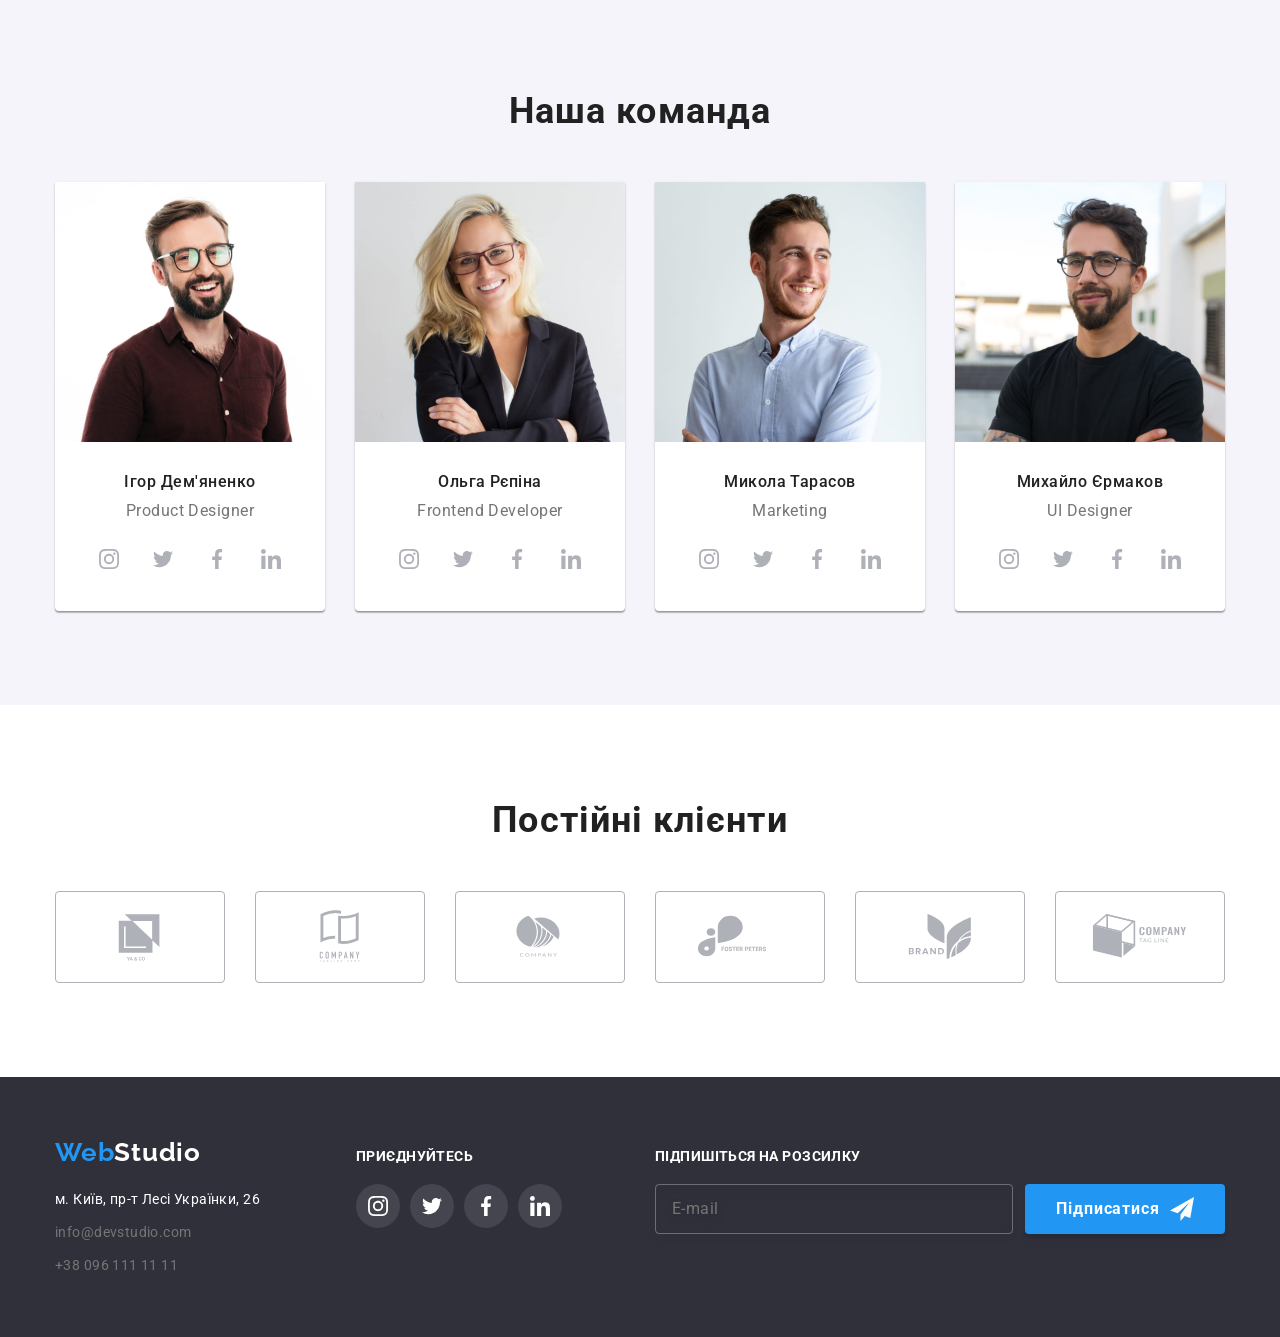
==== commit 49852ee2: "final corrections hw6" ====
--- a/index.html
+++ b/index.html
@@ -536,7 +536,7 @@
     </main>
     <footer class="contacts" id="contacts-link">
       <div class="container footer">
-        <div>
+        <div class="footer-logo-address">
           <a class="logo footer-logo" href="./index.html"
             ><span class="logo-footer-color">Web</span>Studio</a
           >
@@ -656,30 +656,30 @@
               </svg>
             </button>
 
-            <form class="form-registration" name="registration">
-              <strong>Залиште свої дані, ми вам передзвонимо</strong>
+            <form class="form-registration" name="registration" autocomplete="off">
+              <strong class="strong">Залиште свої дані, ми вам передзвонимо</strong>
               <label class="registration-label">
                 <span class="registration-label-heading">Ім'я</span>
                 <input
                   class="registration-input"
                   type="text"
                   required
-                  name="name"
+                  name="registration-name"
                 />
                 <svg class="registration-icon" width="18" height="18">
-                  <use href="./images/icons.svg"></use>
+                  <use href="./images/icons.svg#icon-name"></use>
                 </svg>
               </label>
               <label class="registration-label">
                 <span class="registration-label-heading">Телефон</span>
                 <input
                   class="registration-input"
-                  type="number"
+                  type="tel"
                   required
-                  name="phone"
+                  name="registration-phone"
                 />
                 <svg class="registration-icon" width="18" height="18">
-                  <use href="./images/icons.svg"></use>
+                  <use href="./images/icons.svg#icon-phone"></use>
                 </svg>
               </label>
               <label class="registration-label">
@@ -688,24 +688,29 @@
                   class="registration-input"
                   type="email"
                   required
-                  name="email"
+                  name="registration-email"
                 />
                 <svg class="registration-icon" width="18" height="18">
-                  <use href="./images/icons.svg"></use>
+                  <use href="./images/icons.svg#icon-email"></use>
                 </svg>
               </label>
-              <label class="registration-label">
+              <label class="registration-label comment">
                 <span class="registration-label-heading">Коментар</span>
-                <textarea name="comment" rows="7"></textarea>
+                <textarea class="registration-comment" name="registration-comment" rows="7" placeholder="Введіть текст"></textarea>
               </label>
 
-              <label class="registration-label">
-                <input type="checkbox">
-                <span class="registration-label-heading">Погоджуюся з розсилкою та приймаю
-                   <a href="#" target="_blank" rel="noreferrer noopener nofollow"> Умови договору</a> 
+              <label class="registration-checkbox">
+                <input class="checkbox" type="checkbox" name="registration-checkbox" required>
+                <svg class="checkbox-icon" width="15" height="16">
+                  
+                  <use class="icon-unchecked" href="./images/icons.svg#icon-unchecked"></use>
+                  <use class="icon-checked" href="./images/icons.svg#icon-checked"></use>
+                </svg>
+                <span class="registration-checkbox-text">Погоджуюся з розсилкою та приймаю
+                   <a class="link-checkbox" href="#" target="_blank" rel="noreferrer noopener nofollow"> Умови договору</a> 
                 </span>
               </label>
-<button type="submit">Відправити</button>
+              <button class="registration-btn" type="submit">Відправити</button>
             </form>
           </div>
     <script src="./js/modal.js"></script>
--- a/css/styles.css
+++ b/css/styles.css
@@ -8,6 +8,7 @@
   --address-text-color: #ffffff 0.6;
   --icon-color: #afb1b8;
   --sign-up-text-color: #ffffff99;
+  --placeholder-text-color: #75757580;
   /* Background */
   --primary-background-color: #ffffff;
   --footer-background-color: #2f303a;
@@ -210,7 +211,8 @@
   padding: 10px 32px;
 }
 .hero-btn,
-.sign-up-btn {
+.sign-up-btn,
+.registration-btn {
   font-weight: 700;
   font-size: 16px;
   line-height: 1.88;
@@ -231,7 +233,9 @@
 .hero-btn:hover,
 .hero-btn:focus,
 .sign-up-btn:hover,
-.sign-up-btn:focus {
+.sign-up-btn:focus,
+.registration-btn:hover,
+.registration-btn:focus {
   background-color: var(--hero-btn-active-color);
 }
 
@@ -432,12 +436,17 @@
 .footer {
   display: flex;
   align-items: baseline;
-  gap: 70px;
+}
+.footer-logo-address {
+  margin-right: 70px;
+  flex-grow: 1;
+}
+.join {
+  margin-right: 93px;
 }
 .contacts {
   background-color: var(--footer-background-color);
 }
-
 .footer-logo {
   display: inline-block;
   margin-bottom: 20px;
@@ -491,9 +500,7 @@
 .footer-heading-sign-up {
   display: inline-block;
 }
-.sign-up {
-  margin-left: auto;
-}
+
 .footer-sign-up {
   width: 358px;
   height: 50px;
@@ -711,9 +718,122 @@
 .modal-close:hover .modal-close-icon {
   fill: var(--hero-btn-active-color);
 }
+.strong {
+  display: block;
+  margin-bottom: 12px;
+  margin-left: auto;
+  margin-right: auto;
+
+  font-weight: 700;
+  font-size: 20px;
+  line-height: calc(23 / 20);
+  text-align: center;
+  letter-spacing: 0.03em;
+
+  color: #212121;
+}
 .registration-label {
   display: block;
+  position: relative;
+  margin-bottom: 10px;
+}
+.registration-label-heading {
+  display: block;
+  margin-bottom: 4px;
+
+  font-size: 12px;
+  line-height: calc(14 / 12);
+  letter-spacing: 0.01em;
 }
 .registration-input {
-  display: block;
-}
+  height: 40px;
+  padding: 12px 42px;
+  outline: none;
+}
+.registration-input,
+.registration-comment {
+  display: block;
+  width: 100%;
+
+  border: 1px solid rgba(33, 33, 33, 0.2);
+  border-radius: 4px;
+
+  transition-property: border-color;
+  transition-duration: 250ms;
+  transition-timing-function: cubic-bezier(0.4, 0, 0.2, 1);
+}
+.registration-comment {
+  height: 120px;
+  padding: 12px 16px;
+  resize: none;
+  outline: none;
+}
+.registration-comment::placeholder {
+  color: var(--placeholder-text-color);
+}
+.comment {
+  margin-bottom: 20px;
+}
+.registration-icon {
+  position: absolute;
+  bottom: 11px;
+  left: 12px;
+
+  transition-property: fill;
+  transition-duration: 250ms;
+  transition-timing-function: cubic-bezier(0.4, 0, 0.2, 1);
+}
+.registration-label:focus-within .registration-icon {
+  fill: var(--secondary-text-color);
+}
+.registration-label:focus-within .registration-input,
+.registration-label:focus-within .registration-comment {
+  border-color: var(--secondary-text-color);
+}
+.registration-checkbox {
+  display: flex;
+  justify-content: center;
+  align-items: center;
+  position: relative;
+  width: 100%;
+  height: 24px;
+  margin-bottom: 30px;
+}
+.checkbox {
+  margin-right: 7px;
+  width: 16px;
+  height: 16px;
+  appearance: none;
+}
+.icon-checked {
+  opacity: 0;
+
+  transition-property: opacity;
+  transition-duration: 250ms;
+  transition-timing-function: cubic-bezier(0.4, 0, 0.2, 1);
+}
+.checkbox:checked + .checkbox-icon .icon-checked {
+  opacity: 1;
+}
+
+.checkbox-icon {
+  position: absolute;
+  top: 50%;
+  left: 21px;
+  transform: translateY(-50%);
+}
+.registration-checkbox-text {
+  font-size: 14px;
+  line-height: calc(24 / 12);
+  letter-spacing: 0.03em;
+  user-select: none;
+}
+.link-checkbox {
+  color: var(--secondary-text-color);
+}
+.registration-btn {
+  display: block;
+  padding: 10px 52px;
+  margin-left: auto;
+  margin-right: auto;
+}
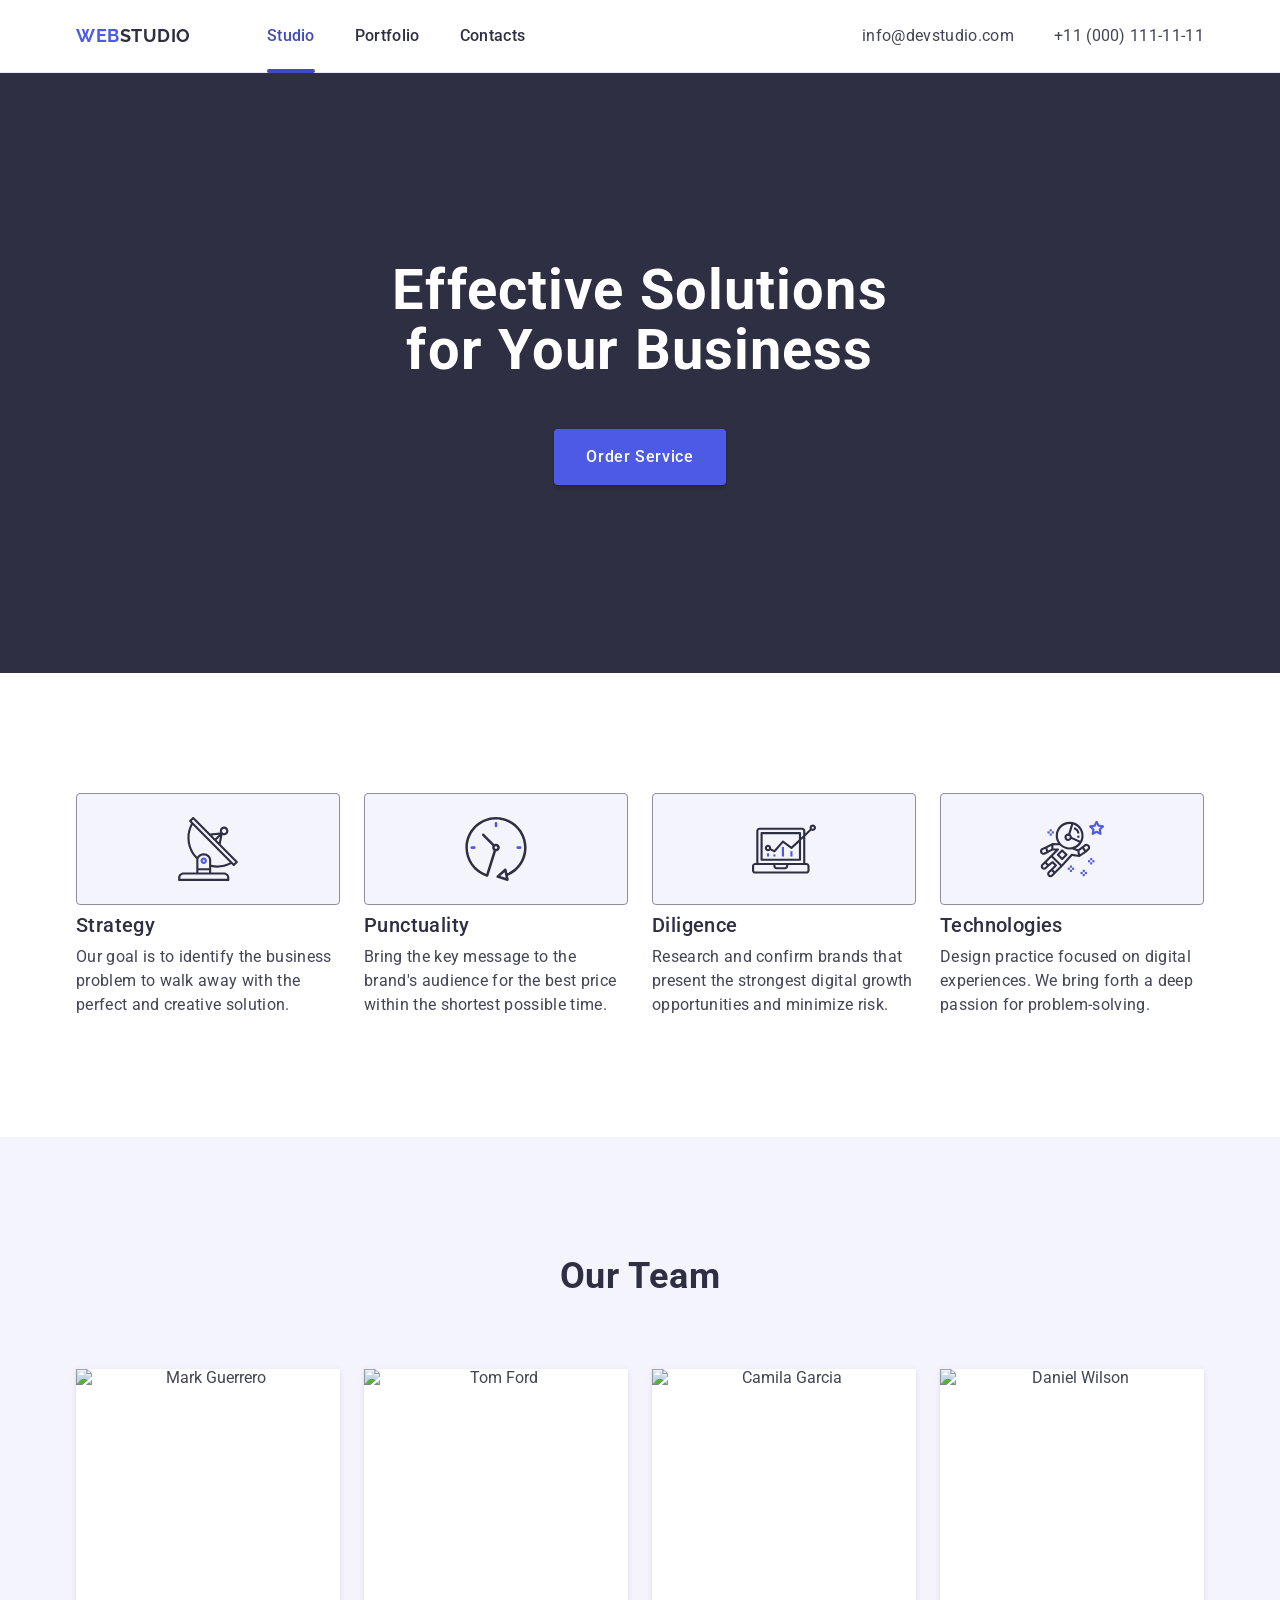
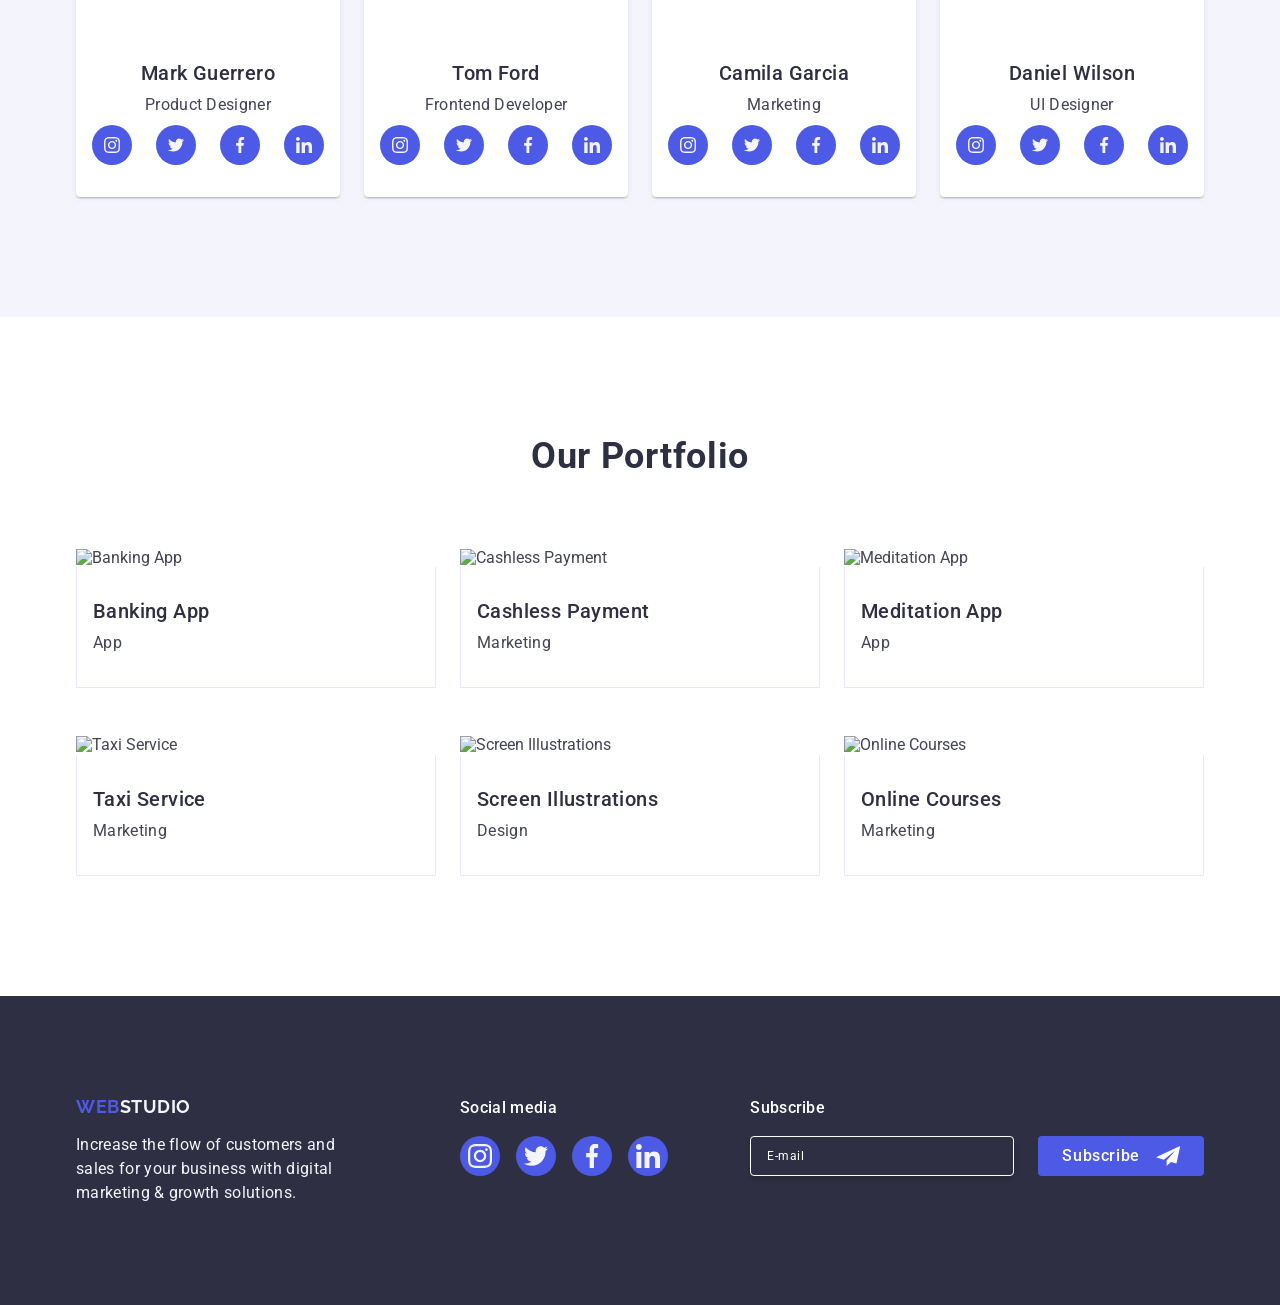
==== commit faa6f047: "Initial commit" ====
--- a/index.html
+++ b/index.html
@@ -1,718 +1,620 @@
 <!DOCTYPE html>
-<html lang="uk">
+<html lang="en">
   <head>
     <meta charset="UTF-8" />
-    <meta http-equiv="X-UA-Compatible" content="IE=edge" />
     <meta name="viewport" content="width=device-width, initial-scale=1.0" />
-    <title>WebStudio</title>
-    <!-- fonts -->
-    <link rel="preconnect" href="https://fonts.googleapis.com" />
-    <link rel="preconnect" href="https://fonts.gstatic.com" crossorigin />
+    <title>Document</title>
+    <link
+      rel="stylesheet"
+      href="https://cdnjs.cloudflare.com/ajax/libs/modern-normalize/2.0.0/modern-normalize.min.css"
+      integrity="sha512-4xo8blKMVCiXpTaLzQSLSw3KFOVPWhm/TRtuPVc4WG6kUgjH6J03IBuG7JZPkcWMxJ5huwaBpOpnwYElP/m6wg=="
+      crossorigin="anonymous"
+      referrerpolicy="no-referrer"
+    />
     <link rel="preconnect" href="https://fonts.googleapis.com" />
     <link rel="preconnect" href="https://fonts.gstatic.com" crossorigin />
     <link
-      href="https://fonts.googleapis.com/css2?family=Raleway:wght@700&family=Roboto:wght@400;500;700;900&display=swap"
+      href="https://fonts.googleapis.com/css2?family=Raleway:wght@700&family=Roboto:wght@400;500;700&display=swap"
       rel="stylesheet"
     />
-    <!-- modern-normalize -->
-    <link
-      rel="stylesheet"
-      href="https://cdnjs.cloudflare.com/ajax/libs/modern-normalize/1.1.0/modern-normalize.min.css"
-      integrity="sha512-wpPYUAdjBVSE4KJnH1VR1HeZfpl1ub8YT/NKx4PuQ5NmX2tKuGu6U/JRp5y+Y8XG2tV+wKQpNHVUX03MfMFn9Q=="
-      crossorigin="anonymous"
-      referrerpolicy="no-referrer"
-    />
-    <!-- custom styles -->
     <link rel="stylesheet" href="./css/styles.css" />
   </head>
   <body>
-    <header>
-      <div class="container header">
+    <header class="header">
+      <div class="container">
         <nav class="nav">
-          <a class="logo logo-header" href="./index.html"
-            ><span class="logo-color">Web</span>Studio</a
-          >
+          <a class="logo" href="./index.html">Web<span>Studio</span></a>
           <ul class="nav-list">
-            <li class="nav-list-item">
-              <a
-                class="nav-list-item-link display-block current-page"
-                href="./index.html"
-                >Студія</a
-              >
-            </li>
-            <li class="nav-list-item">
-              <a
-                class="nav-list-item-link display-block"
-                href="./portfolio.html"
-                >Портфоліо</a
-              >
-            </li>
-            <li class="nav-list-item">
-              <a class="nav-list-item-link display-block" href="#contacts-link"
-                >Контакти</a
-              >
-            </li>
+            <li class="nav-item">
+              <a class="nav-link current" href="/">Studio</a>
+            </li>
+            <li class="nav-item"><a class="nav-link" href="">Portfolio</a></li>
+            <li class="nav-item"><a class="nav-link" href="">Contacts</a></li>
           </ul>
         </nav>
-        <ul class="header-contacts">
-          <li class="header-contacts-item">
-            <a
-              class="header-contacts-item-link display-block"
-              href="mailto:info@devstudio.com"
-            >
-              <svg class="icon-contacts" width="18" height="12">
-                <use href="./images/icons.svg#icon-mail"></use>
-              </svg>
-              info@devstudio.com</a
-            >
-          </li>
-          <li class="header-contacts-item">
-            <a
-              class="header-contacts-item-link display-block"
-              href="tel:+380961111111"
-            >
-              <svg class="icon-contacts" width="10" height="16">
-                <use href="./images/icons.svg#icon-smartphone"></use>
-              </svg>
-              +38 096 111 11 11</a
-            >
-          </li>
-        </ul>
+        <address class="address">
+          <ul class="address-list">
+            <li class="address-item">
+              <a class="address-link" href="mailto:info@devstudio.com"
+                >info@devstudio.com</a
+              >
+            </li>
+            <li class="address-item">
+              <a class="address-link" href="tel:+110001111111"
+                >+11 (000) 111-11-11</a
+              >
+            </li>
+          </ul>
+        </address>
       </div>
     </header>
     <main>
       <section class="hero">
         <div class="container">
-          <h1 class="hero-title">Ефективні рішення для вашого бізнесу</h1>
-          <button data-modal-open class="hero-btn" type="button">
-            Замовити послугу
+          <h1 class="hero-title">Effective Solutions for Your Business</h1>
+          <button class="hero-btn" type="button" data-modal-open>
+            Order Service
           </button>
         </div>
-       
-        </div>
       </section>
-      <section class="section">
+      <section class="features">
         <div class="container">
-          <h2 class="hidden-title">Особливості</h2>
+          <h2 class="visually-hidden">features</h2>
           <ul class="features-list">
-            <li class="features-list-item">
-              <div class="features-icon-background">
-                <svg class="features-list-item-icon" width="70" height="70">
+            <li class="features-item">
+              <div class="features-thumb">
+                <svg class="features-icon" width="64" height="64">
                   <use href="./images/icons.svg#icon-antenna"></use>
                 </svg>
               </div>
-              <h3 class="features-list-item-heading">Увага до деталей</h3>
-              <p class="features-list-item-text">
-                Ідейні міркування, і навіть початок повсякденної роботи з
-                формування позиції.
+              <h3 class="features-title">Strategy</h3>
+              <p class="features-text">
+                Our goal is to identify the business problem to walk away with
+                the perfect and creative solution.
               </p>
             </li>
-            <li class="features-list-item">
-              <div class="features-icon-background">
-                <svg class="features-list-item-icon" width="70" height="70">
+            <li class="features-item">
+              <div class="features-thumb">
+                <svg class="features-icon" width="64" height="64">
                   <use href="./images/icons.svg#icon-clock"></use>
                 </svg>
               </div>
-              <h3 class="features-list-item-heading">Пунктуальність</h3>
-              <p class="features-list-item-text">
-                Завдання організації, особливо рамки і місце навчання кадрів
-                тягне у себе.
+              <h3 class="features-title">Punctuality</h3>
+              <p class="features-text">
+                Bring the key message to the brand's audience for the best price
+                within the shortest possible time.
               </p>
             </li>
-            <li class="features-list-item">
-              <div class="features-icon-background">
-                <svg class="features-list-item-icon" width="70" height="70">
+            <li class="features-item">
+              <div class="features-thumb">
+                <svg class="features-icon" width="64" height="64">
                   <use href="./images/icons.svg#icon-diagram"></use>
                 </svg>
               </div>
-              <h3 class="features-list-item-heading">Планування</h3>
-              <p class="features-list-item-text">
-                Так само консультація з широким активом значною мірою зумовлює.
+              <h3 class="features-title">Diligence</h3>
+              <p class="features-text">
+                Research and confirm brands that present the strongest digital
+                growth opportunities and minimize risk.
               </p>
             </li>
-            <li class="features-list-item">
-              <div class="features-icon-background">
-                <svg class="features-list-item-icon" width="70" height="70">
+            <li class="features-item">
+              <div class="features-thumb">
+                <svg class="features-icon" width="64" height="64">
                   <use href="./images/icons.svg#icon-astronaut"></use>
                 </svg>
               </div>
-              <h3 class="features-list-item-heading">Сучасні технології</h3>
-              <p class="features-list-item-text">
-                Значимість цих проблем настільки очевидна, що реалізація
-                планових завдань.
+              <h3 class="features-title">Technologies</h3>
+              <p class="features-text">
+                Design practice focused on digital experiences. We bring forth a
+                deep passion for problem-solving.
               </p>
             </li>
           </ul>
         </div>
       </section>
-      <section class="section what-are-we-section">
+      <section class="team">
         <div class="container">
-          <h2 class="what-are-we-title">Чим ми займаємося</h2>
-          <ul class="what-are-we-list">
-            <li class="what-are-we-list-item">
+          <h2 class="team-title">Our Team</h2>
+          <ul class="team-list">
+            <li class="team-item">
               <img
-                src="./images/img1.jpg"
-                alt="Десктопні додатки"
-                width="370"
-                height="294"
+                src="./images/img-1.jpg"
+                alt="Mark Guerrero"
+                width="264"
+                height="260"
+                class="team-image"
               />
-              <p class="what-are-we-description">Десктопні додатки</p>
-            </li>
-            <li class="what-are-we-list-item">
+              <div class="team-descr">
+                <h3 class="team-name">Mark Guerrero</h3>
+                <p class="team-text">Product Designer</p>
+                <ul class="soc-list">
+                  <li class="soc-item">
+                    <a
+                      class="soc-link"
+                      href="https://instagram.com/"
+                      target="_blank"
+                    >
+                      <svg class="soc-icon" width="16" height="16">
+                        <use href="./images/icons.svg#icon-instagram"></use>
+                      </svg>
+                    </a>
+                  </li>
+                  <li class="soc-item">
+                    <a class="soc-link" href="https://x.com/" target="_blank">
+                      <svg class="soc-icon" width="16" height="16">
+                        <use href="./images/icons.svg#icon-twitter"></use>
+                      </svg>
+                    </a>
+                  </li>
+                  <li class="soc-item">
+                    <a
+                      class="soc-link"
+                      href="https://facebook.com/"
+                      target="_blank"
+                    >
+                      <svg class="soc-icon" width="16" height="16">
+                        <use href="./images/icons.svg#icon-facebook"></use>
+                      </svg>
+                    </a>
+                  </li>
+                  <li class="soc-item">
+                    <a
+                      class="soc-link"
+                      href="https://linkedin.com/"
+                      target="_blank"
+                    >
+                      <svg class="soc-icon" width="16" height="16">
+                        <use href="./images/icons.svg#icon-linkedin"></use>
+                      </svg>
+                    </a>
+                  </li>
+                </ul>
+              </div>
+            </li>
+            <li class="team-item">
               <img
-                src="./images/img2.jpg"
-                alt="Мобільні додатки"
-                width="370"
-                height="294"
+                src="./images/img-2.jpg"
+                alt="Tom Ford"
+                width="264"
+                height="260"
+                class="team-image"
               />
-              <p class="what-are-we-description">Мобільні додатки</p>
-            </li>
-            <li class="what-are-we-list-item">
+              <div class="team-descr">
+                <h3 class="team-name">Tom Ford</h3>
+                <p class="team-text">Frontend Developer</p>
+                <ul class="soc-list">
+                  <li class="soc-item">
+                    <a
+                      class="soc-link"
+                      href="https://instagram.com/"
+                      target="_blank"
+                    >
+                      <svg class="soc-icon" width="16" height="16">
+                        <use href="./images/icons.svg#icon-instagram"></use>
+                      </svg>
+                    </a>
+                  </li>
+                  <li class="soc-item">
+                    <a class="soc-link" href="https://x.com/" target="_blank">
+                      <svg class="soc-icon" width="16" height="16">
+                        <use href="./images/icons.svg#icon-twitter"></use>
+                      </svg>
+                    </a>
+                  </li>
+                  <li class="soc-item">
+                    <a
+                      class="soc-link"
+                      href="https://facebook.com/"
+                      target="_blank"
+                    >
+                      <svg class="soc-icon" width="16" height="16">
+                        <use href="./images/icons.svg#icon-facebook"></use>
+                      </svg>
+                    </a>
+                  </li>
+                  <li class="soc-item">
+                    <a
+                      class="soc-link"
+                      href="https://linkedin.com/"
+                      target="_blank"
+                    >
+                      <svg class="soc-icon" width="16" height="16">
+                        <use href="./images/icons.svg#icon-linkedin"></use>
+                      </svg>
+                    </a>
+                  </li>
+                </ul>
+              </div>
+            </li>
+            <li class="team-item">
               <img
-                src="./images/img3.jpg"
-                alt="Дизайнерські рішення"
-                width="370"
-                height="294"
+                src="./images/img-3.jpg"
+                alt="Camila Garcia"
+                width="264"
+                height="260"
+                class="team-image"
               />
-              <p class="what-are-we-description">Дизайнерські рішення</p>
+              <div class="team-descr">
+                <h3 class="team-name">Camila Garcia</h3>
+                <p class="team-text">Marketing</p>
+                <ul class="soc-list">
+                  <li class="soc-item">
+                    <a
+                      class="soc-link"
+                      href="https://instagram.com/"
+                      target="_blank"
+                    >
+                      <svg class="soc-icon" width="16" height="16">
+                        <use href="./images/icons.svg#icon-instagram"></use>
+                      </svg>
+                    </a>
+                  </li>
+                  <li class="soc-item">
+                    <a class="soc-link" href="https://x.com/" target="_blank">
+                      <svg class="soc-icon" width="16" height="16">
+                        <use href="./images/icons.svg#icon-twitter"></use>
+                      </svg>
+                    </a>
+                  </li>
+                  <li class="soc-item">
+                    <a
+                      class="soc-link"
+                      href="https://facebook.com/"
+                      target="_blank"
+                    >
+                      <svg class="soc-icon" width="16" height="16">
+                        <use href="./images/icons.svg#icon-facebook"></use>
+                      </svg>
+                    </a>
+                  </li>
+                  <li class="soc-item">
+                    <a
+                      class="soc-link"
+                      href="https://linkedin.com/"
+                      target="_blank"
+                    >
+                      <svg class="soc-icon" width="16" height="16">
+                        <use href="./images/icons.svg#icon-linkedin"></use>
+                      </svg>
+                    </a>
+                  </li>
+                </ul>
+              </div>
+            </li>
+            <li class="team-item">
+              <img
+                src="./images/img-4.jpg"
+                alt="Daniel Wilson"
+                width="264"
+                height="260"
+                class="team-image"
+              />
+              <div class="team-descr">
+                <h3 class="team-name">Daniel Wilson</h3>
+                <p class="team-text">UI Designer</p>
+                <ul class="soc-list">
+                  <li class="soc-item">
+                    <a
+                      class="soc-link"
+                      href="https://instagram.com/"
+                      target="_blank"
+                    >
+                      <svg class="soc-icon" width="16" height="16">
+                        <use href="./images/icons.svg#icon-instagram"></use>
+                      </svg>
+                    </a>
+                  </li>
+                  <li class="soc-item">
+                    <a class="soc-link" href="https://x.com/" target="_blank">
+                      <svg class="soc-icon" width="16" height="16">
+                        <use href="./images/icons.svg#icon-twitter"></use>
+                      </svg>
+                    </a>
+                  </li>
+                  <li class="soc-item">
+                    <a
+                      class="soc-link"
+                      href="https://facebook.com/"
+                      target="_blank"
+                    >
+                      <svg class="soc-icon" width="16" height="16">
+                        <use href="./images/icons.svg#icon-facebook"></use>
+                      </svg>
+                    </a>
+                  </li>
+                  <li class="soc-item">
+                    <a
+                      class="soc-link"
+                      href="https://linkedin.com/"
+                      target="_blank"
+                    >
+                      <svg class="soc-icon" width="16" height="16">
+                        <use href="./images/icons.svg#icon-linkedin"></use>
+                      </svg>
+                    </a>
+                  </li>
+                </ul>
+              </div>
             </li>
           </ul>
         </div>
       </section>
-      <section class="section our-team">
+      <section class="portfolio">
         <div class="container">
-          <h2 class="our-team-title">Наша команда</h2>
-          <ul class="our-team-list">
-            <li class="our-team-list-item">
-              <img
-                src="./images/igor.jpg"
-                alt="фото Ігор Дем'яненко"
-                width="270"
-                height="260"
-              />
-              <div class="our-team-content">
-                <h3 class="our-team-list-item-heading">Ігор Дем'яненко</h3>
-                <p class="our-team-list-item-text" lang="en">
-                  Product Designer
+          <h2 class="portfolio-title">Our Portfolio</h2>
+          <ul class="portfolio-list">
+            <li class="portfolio-item">
+              <div class="portfolio-wrap">
+                <img
+                  src="./images/card-img1.jpg"
+                  alt="Banking App"
+                  width="360"
+                  class="portfolio-image"
+                />
+                <p class="portfolio-overlay">
+                  14 Stylish and User-Friendly App Design Concepts · Task
+                  Manager App · Calorie Tracker App · Exotic Fruit Ecommerce App
+                  · Cloud Storage App
                 </p>
-                <ul class="socials-list">
-                  <li class="socials-list-item">
-                    <a
-                      class="socials-list-item-link"
-                      href="https://www.instagram.com"
-                      target="_blank"
-                      rel="noreferrer noopener nofollow"
-                      aria-label="instagram"
-                    >
-                      <svg class="socials-icon" width="20" height="20">
-                        <use href="./images/icons.svg#icon-instagram"></use>
-                      </svg>
-                    </a>
-                  </li>
-                  <li class="socials-list-item">
-                    <a
-                      class="socials-list-item-link"
-                      href="https://twitter.com"
-                      target="_blank"
-                      rel="noreferrer noopener nofollow"
-                      aria-label="twitter"
-                    >
-                      <svg class="socials-icon" width="20" height="20">
-                        <use href="./images/icons.svg#icon-twitter"></use>
-                      </svg>
-                    </a>
-                  </li>
-                  <li class="socials-list-item">
-                    <a
-                      class="socials-list-item-link"
-                      href="https://www.facebook.com"
-                      target="_blank"
-                      rel="noreferrer noopener nofollow"
-                      aria-label="facebook"
-                    >
-                      <svg class="socials-icon" width="20" height="20">
-                        <use href="./images/icons.svg#icon-facebook"></use>
-                      </svg>
-                    </a>
-                  </li>
-                  <li class="socials-list-item">
-                    <a
-                      class="socials-list-item-link"
-                      href="https://www.linkedin.com "
-                      target="_blank"
-                      rel="noreferrer noopener nofollow"
-                      aria-label="linkedin"
-                    >
-                      <svg class="socials-icon" width="20" height="20">
-                        <use href="./images/icons.svg#icon-linkedin"></use>
-                      </svg>
-                    </a>
-                  </li>
-                </ul>
-              </div>
-            </li>
-            <li class="our-team-list-item">
-              <img
-                src="./images/olga.jpg"
-                alt="фото Ольга Рєпіна"
-                width="270"
-                height="260"
-              />
-              <div class="our-team-content">
-                <h3 class="our-team-list-item-heading">Ольга Рєпіна</h3>
-                <p class="our-team-list-item-text" lang="en">
-                  Frontend Developer
+              </div>
+              <div class="portfolio-descr">
+                <h3 class="portfolio-name">Banking App</h3>
+                <p class="portfolio-text">App</p>
+              </div>
+            </li>
+            <li class="portfolio-item">
+              <div class="portfolio-wrap">
+                <img
+                  src="./images/card-img2.jpg"
+                  alt="Cashless Payment"
+                  width="360"
+                  class="portfolio-image"
+                />
+                <p class="portfolio-overlay">
+                  14 Stylish and User-Friendly App Design Concepts · Task
+                  Manager App · Calorie Tracker App · Exotic Fruit Ecommerce App
+                  · Cloud Storage App
                 </p>
-                <ul class="socials-list">
-                  <li class="socials-list-item">
-                    <a
-                      class="socials-list-item-link"
-                      href="https://www.instagram.com"
-                      target="_blank"
-                      rel="noreferrer noopener nofollow"
-                      aria-label="instagram"
-                    >
-                      <svg class="socials-icon" width="20" height="20">
-                        <use href="./images/icons.svg#icon-instagram"></use>
-                      </svg>
-                    </a>
-                  </li>
-                  <li class="socials-list-item">
-                    <a
-                      class="socials-list-item-link"
-                      href="https://twitter.com"
-                      target="_blank"
-                      rel="noreferrer noopener nofollow"
-                      aria-label="twitter"
-                    >
-                      <svg class="socials-icon" width="20" height="20">
-                        <use href="./images/icons.svg#icon-twitter"></use>
-                      </svg>
-                    </a>
-                  </li>
-                  <li class="socials-list-item">
-                    <a
-                      class="socials-list-item-link"
-                      href="https://www.facebook.com"
-                      target="_blank"
-                      rel="noreferrer noopener nofollow"
-                      aria-label="facebook"
-                    >
-                      <svg class="socials-icon" width="20" height="20">
-                        <use href="./images/icons.svg#icon-facebook"></use>
-                      </svg>
-                    </a>
-                  </li>
-                  <li class="socials-list-item">
-                    <a
-                      class="socials-list-item-link"
-                      href="https://www.linkedin.com "
-                      target="_blank"
-                      rel="noreferrer noopener nofollow"
-                      aria-label="linkedin"
-                    >
-                      <svg class="socials-icon" width="20" height="20">
-                        <use href="./images/icons.svg#icon-linkedin"></use>
-                      </svg>
-                    </a>
-                  </li>
-                </ul>
-              </div>
-            </li>
-            <li class="our-team-list-item">
-              <img
-                src="./images/mykola.jpg"
-                alt="фото Микола Тарасов"
-                width="270"
-                height="260"
-              />
-              <div class="our-team-content">
-                <h3 class="our-team-list-item-heading">Микола Тарасов</h3>
-                <p class="our-team-list-item-text" lang="en">Marketing</p>
-                <ul class="socials-list">
-                  <li class="socials-list-item">
-                    <a
-                      class="socials-list-item-link"
-                      href="https://www.instagram.com"
-                      target="_blank"
-                      rel="noreferrer noopener nofollow"
-                      aria-label="instagram"
-                    >
-                      <svg class="socials-icon" width="20" height="20">
-                        <use href="./images/icons.svg#icon-instagram"></use>
-                      </svg>
-                    </a>
-                  </li>
-                  <li class="socials-list-item">
-                    <a
-                      class="socials-list-item-link"
-                      href="https://twitter.com"
-                      target="_blank"
-                      rel="noreferrer noopener nofollow"
-                      aria-label="twitter"
-                    >
-                      <svg class="socials-icon" width="20" height="20">
-                        <use href="./images/icons.svg#icon-twitter"></use>
-                      </svg>
-                    </a>
-                  </li>
-                  <li class="socials-list-item">
-                    <a
-                      class="socials-list-item-link"
-                      href="https://www.facebook.com"
-                      target="_blank"
-                      rel="noreferrer noopener nofollow"
-                      aria-label="facebook"
-                    >
-                      <svg class="socials-icon" width="20" height="20">
-                        <use href="./images/icons.svg#icon-facebook"></use>
-                      </svg>
-                    </a>
-                  </li>
-                  <li class="socials-list-item">
-                    <a
-                      class="socials-list-item-link"
-                      href="https://www.linkedin.com "
-                      target="_blank"
-                      rel="noreferrer noopener nofollow"
-                      aria-label="linkedin"
-                    >
-                      <svg class="socials-icon" width="20" height="20">
-                        <use href="./images/icons.svg#icon-linkedin"></use>
-                      </svg>
-                    </a>
-                  </li>
-                </ul>
-              </div>
-            </li>
-            <li class="our-team-list-item">
-              <img
-                src="./images/michael.jpg"
-                alt="фото Михайло Єрмаков"
-                width="270"
-                height="260"
-              />
-              <div class="our-team-content">
-                <h3 class="our-team-list-item-heading">Михайло Єрмаков</h3>
-                <p class="our-team-list-item-text" lang="en">UI Designer</p>
-                <ul class="socials-list">
-                  <li class="socials-list-item">
-                    <a
-                      class="socials-list-item-link"
-                      href="https://www.instagram.com"
-                      target="_blank"
-                      rel="noreferrer noopener nofollow"
-                      aria-label="instagram"
-                    >
-                      <svg class="socials-icon" width="20" height="20">
-                        <use href="./images/icons.svg#icon-instagram"></use>
-                      </svg>
-                    </a>
-                  </li>
-                  <li class="socials-list-item">
-                    <a
-                      class="socials-list-item-link"
-                      href="https://twitter.com"
-                      target="_blank"
-                      rel="noreferrer noopener nofollow"
-                      aria-label="twitter"
-                    >
-                      <svg class="socials-icon" width="20" height="20">
-                        <use href="./images/icons.svg#icon-twitter"></use>
-                      </svg>
-                    </a>
-                  </li>
-                  <li class="socials-list-item">
-                    <a
-                      class="socials-list-item-link"
-                      href="https://www.facebook.com"
-                      target="_blank"
-                      rel="noreferrer noopener nofollow"
-                      aria-label="facebook"
-                    >
-                      <svg class="socials-icon" width="20" height="20">
-                        <use href="./images/icons.svg#icon-facebook"></use>
-                      </svg>
-                    </a>
-                  </li>
-                  <li class="socials-list-item">
-                    <a
-                      class="socials-list-item-link"
-                      href="https://www.linkedin.com "
-                      target="_blank"
-                      rel="noreferrer noopener nofollow"
-                      aria-label="linkedin"
-                    >
-                      <svg class="socials-icon" width="20" height="20">
-                        <use href="./images/icons.svg#icon-linkedin"></use>
-                      </svg>
-                    </a>
-                  </li>
-                </ul>
-              </div>
-            </li>
-          </ul>
-        </div>
-      </section>
-      <section class="section">
-        <div class="container">
-          <h2 class="clients">Постійні клієнти</h2>
-          <ul class="clients-list">
-            <li class="clients-list-item">
-              <a
-                href=""
-                class="clients-link"
-                target="_blank"
-                rel="noreferrer noopener nofollow"
-              >
-                <svg class="client" width="106" height="60">
-                  <use href="./images/icons.svg#icon-client1"></use>
-                </svg>
-              </a>
-            </li>
-            <li class="clients-list-item">
-              <a
-                href=""
-                class="clients-link"
-                target="_blank"
-                rel="noreferrer noopener nofollow"
-              >
-                <svg class="client" width="106" height="60">
-                  <use href="./images/icons.svg#icon-client2"></use>
-                </svg>
-              </a>
-            </li>
-            <li class="clients-list-item">
-              <a
-                href=""
-                class="clients-link"
-                target="_blank"
-                rel="noreferrer noopener nofollow"
-              >
-                <svg class="client" width="106" height="60">
-                  <use href="./images/icons.svg#icon-client3"></use>
-                </svg>
-              </a>
-            </li>
-            <li class="clients-list-item">
-              <a
-                href=""
-                class="clients-link"
-                target="_blank"
-                rel="noreferrer noopener nofollow"
-              >
-                <svg class="client" width="106" height="60">
-                  <use href="./images/icons.svg#icon-client4"></use>
-                </svg>
-              </a>
-            </li>
-            <li class="clients-list-item">
-              <a
-                href=""
-                class="clients-link"
-                target="_blank"
-                rel="noreferrer noopener nofollow"
-              >
-                <svg class="client" width="106" height="60">
-                  <use href="./images/icons.svg#icon-client5"></use>
-                </svg>
-              </a>
-            </li>
-            <li class="clients-list-item">
-              <a
-                href=""
-                class="clients-link"
-                target="_blank"
-                rel="noreferrer noopener nofollow"
-              >
-                <svg class="client" width="106" height="60">
-                  <use href="./images/icons.svg#icon-client6"></use>
-                </svg>
-              </a>
+              </div>
+              <div class="portfolio-descr">
+                <h3 class="portfolio-name">Cashless Payment</h3>
+                <p class="portfolio-text">Marketing</p>
+              </div>
+            </li>
+            <li class="portfolio-item">
+              <div class="portfolio-wrap">
+                <img
+                  src="./images/card-img3.jpg"
+                  alt="Meditation App"
+                  width="360"
+                  class="portfolio-image"
+                />
+                <p class="portfolio-overlay">
+                  14 Stylish and User-Friendly App Design Concepts · Task
+                  Manager App · Calorie Tracker App · Exotic Fruit Ecommerce App
+                  · Cloud Storage App
+                </p>
+              </div>
+              <div class="portfolio-descr">
+                <h3 class="portfolio-name">Meditation App</h3>
+                <p class="portfolio-text">App</p>
+              </div>
+            </li>
+            <li class="portfolio-item">
+              <div class="portfolio-wrap">
+                <img
+                  src="./images/card-img4.jpg"
+                  alt="Taxi Service"
+                  width="360"
+                  class="portfolio-image"
+                />
+                <p class="portfolio-overlay">
+                  14 Stylish and User-Friendly App Design Concepts · Task
+                  Manager App · Calorie Tracker App · Exotic Fruit Ecommerce App
+                  · Cloud Storage App
+                </p>
+              </div>
+              <div class="portfolio-descr">
+                <h3 class="portfolio-name">Taxi Service</h3>
+                <p class="portfolio-text">Marketing</p>
+              </div>
+            </li>
+            <li class="portfolio-item">
+              <div class="portfolio-wrap">
+                <img
+                  src="./images/card-img5.jpg"
+                  alt="Screen Illustrations"
+                  width="360"
+                  class="portfolio-image"
+                />
+                <p class="portfolio-overlay">
+                  14 Stylish and User-Friendly App Design Concepts · Task
+                  Manager App · Calorie Tracker App · Exotic Fruit Ecommerce App
+                  · Cloud Storage App
+                </p>
+              </div>
+              <div class="portfolio-descr">
+                <h3 class="portfolio-name">Screen Illustrations</h3>
+                <p class="portfolio-text">Design</p>
+              </div>
+            </li>
+            <li class="portfolio-item">
+              <div class="portfolio-wrap">
+                <img
+                  src="./images/card-img6.jpg"
+                  alt="Online Courses"
+                  width="360"
+                  class="portfolio-image"
+                />
+                <p class="portfolio-overlay">
+                  14 Stylish and User-Friendly App Design Concepts · Task
+                  Manager App · Calorie Tracker App · Exotic Fruit Ecommerce App
+                  · Cloud Storage App
+                </p>
+              </div>
+              <div class="portfolio-descr">
+                <h3 class="portfolio-name">Online Courses</h3>
+                <p class="portfolio-text">Marketing</p>
+              </div>
             </li>
           </ul>
         </div>
       </section>
     </main>
-    <footer class="contacts" id="contacts-link">
-      <div class="container footer">
-        <div class="footer-logo-address">
-          <a class="logo footer-logo" href="./index.html"
-            ><span class="logo-footer-color">Web</span>Studio</a
+    <footer class="footer">
+      <div class="container">
+        <div class="footer-descr">
+          <a class="footer-logo" href="./index.html"
+            >Web<span class="footer-logo-color">Studio</span></a
           >
-          <address>
-            <ul class="address-list">
-              <li class="address-list-item">
-                <a
-                  class="map-link"
-                  href="https://goo.gl/maps/me57YFcmaELghzEW9"
-                  target="_blank"
-                  rel="noopener noreferrer nofollow"
-                  >м. Київ, пр-т Лесі Українки, 26</a
-                >
-              </li>
-              <li class="address-list-item">
-                <a class="mail-link" href="mailto:info@devstudio.com"
-                  >info@devstudio.com</a
-                >
-              </li>
-              <li class="address-list-item">
-                <a class="tel-link" href="tel:+380961111111"
-                  >+38 096 111 11 11</a
-                >
-              </li>
-            </ul>
-          </address>
+          <p class="footer-text">
+            Increase the flow of customers and sales for your business with
+            digital marketing & growth solutions.
+          </p>
         </div>
-        <div class="join">
-          <p class="footer-heading-socials">приєднуйтесь</p>
-          <ul class="socials-list">
-            <li class="socials-list-item">
-              <a
-                class="socials-footer-list-item-link"
-                href="https://www.instagram.com"
-                target="_blank"
-                rel="noreferrer noopener nofollow"
-                aria-label="instagram"
-              >
-                <svg class="socials-footer-icon" width="20" height="20">
+        <div class="footer-soc">
+          <p class="footer-soc-header">Social media</p>
+          <ul class="soc-list">
+            <li class="soc-item">
+              <a class="soc-link" href="https://instagram.com/" target="_blank">
+                <svg class="footer-icon" width="24" height="24">
                   <use href="./images/icons.svg#icon-instagram"></use>
                 </svg>
               </a>
             </li>
-            <li class="socials-list-item">
-              <a
-                class="socials-footer-list-item-link"
-                href="https://twitter.com"
-                target="_blank"
-                rel="noreferrer noopener nofollow"
-                aria-label="twitter"
-              >
-                <svg class="socials-footer-icon" width="20" height="20">
+            <li class="soc-item">
+              <a class="soc-link" href="https://x.com/" target="_blank">
+                <svg class="footer-icon" width="24" height="24">
                   <use href="./images/icons.svg#icon-twitter"></use>
                 </svg>
               </a>
             </li>
-            <li class="socials-list-item">
-              <a
-                class="socials-footer-list-item-link"
-                href="https://www.facebook.com"
-                target="_blank"
-                rel="noreferrer noopener nofollow"
-                aria-label="facebook"
-              >
-                <svg class="socials-footer-icon" width="20" height="20">
+            <li class="soc-item">
+              <a class="soc-link" href="https://facebook.com/" target="_blank">
+                <svg class="footer-icon" width="24" height="24">
                   <use href="./images/icons.svg#icon-facebook"></use>
                 </svg>
               </a>
             </li>
-            <li class="socials-list-item">
-              <a
-                class="socials-footer-list-item-link"
-                href="https://www.linkedin.com "
-                target="_blank"
-                rel="noreferrer noopener nofollow"
-                aria-label="linkedin"
-              >
-                <svg class="socials-footer-icon" width="20" height="20">
+            <li class="soc-item">
+              <a class="soc-link" href="https://linkedin.com/" target="_blank">
+                <svg class="footer-icon" width="24" height="24">
                   <use href="./images/icons.svg#icon-linkedin"></use>
                 </svg>
               </a>
             </li>
           </ul>
         </div>
+        <div class="footer-form-wrap">
+          <p class="footer-form-title">Subscribe</p>
 
-        <form class="sign-up">
-          <label class="footer-heading-sign-up" for="sign-up"
-            >Підпишіться на розсилку</label
-          >
-          <div class="footer-form">
-            <input
-              id="sign-up"
-              type="email"
-              name="sign-in"
-              class="footer-sign-up"
-              type="text"
-              placeholder="E-mail"
-            />
-            <button type="submit" class="sign-up-btn">
-              <span class="sign-up-text">Підписатися</span>
-              <svg width="24" height="24">
-                <use
-                  class="sign-up-icon"
-                  href="./images/icons.svg#icon-sign-in"
-                ></use>
+          <form class="footer-form">
+            <label class="footer-label"
+              ><input
+                type="email"
+                name="subscribe"
+                class="footer-form-input"
+                placeholder="E-mail"
+            /></label>
+
+            <button class="footer-form-btn" type="submit">
+              Subscribe
+              <svg class="footer-button-icon" width="24" height="24">
+                <use href="./images/icons.svg#icon-send"></use>
               </svg>
             </button>
+          </form>
+        </div>
+      </div>
+    </footer>
+    <div class="modal-overlay" data-modal>
+      <div class="modal">
+        <button class="modal-close" type="button" data-modal-close>
+          <svg class="modal-close-icon" width="8" height="8">
+            <use href="./images/icons.svg#icon-close"></use>
+          </svg>
+        </button>
+        <p class="modal-title">Leave your contacts and we will call you back</p>
+        <form>
+          <div class="modal-wrap">
+            <label for="user-name" class="modal-label">Name</label>
+            <div class="modal-thumb">
+              <input
+                class="modal-input"
+                type="text"
+                id="user-name"
+                name="user-name"
+              />
+              <svg class="modal-input-icon" width="18" height="24">
+                <use href="./images/icons.svg#icon-name"></use>
+              </svg>
+            </div>
           </div>
+          <div class="modal-wrap">
+            <label for="user-phone" class="modal-label">Phone</label>
+            <div class="modal-thumb">
+              <input
+                class="modal-input"
+                type="tel"
+                id="user-phone"
+                name="user-phone"
+              />
+              <svg class="modal-input-icon" width="18" height="24">
+                <use href="./images/icons.svg#icon-phone"></use>
+              </svg>
+            </div>
+          </div>
+          <div class="modal-wrap">
+            <label for="user-email" class="modal-label">Email</label>
+            <div class="modal-thumb">
+              <input
+                class="modal-input"
+                type="email"
+                id="user-email"
+                name="email"
+              />
+              <svg class="modal-input-icon" width="18" height="24">
+                <use href="./images/icons.svg#icon-email"></use>
+              </svg>
+            </div>
+          </div>
+          <div class="modal-wrap modal-wrap-comments">
+            <label for="user-comment" class="modal-label">Comment</label>
+            <textarea
+              class="modal-comments"
+              name="user-comment"
+              id="user-comment"
+              placeholder="Text input"
+            ></textarea>
+          </div>
+          <div class="modal-wrap-checkbox">
+            <input
+              class="modal-checkbox visually-hidden"
+              type="checkbox"
+              id="user-privacy"
+              value="true"
+              name="user-privacy"
+            />
+
+            <label for="user-privacy" class="modal-checkbox-label"
+              ><span class="checkbox-decoration">
+                <svg class="modal-check-icon" width="10" height="8">
+                  <use href="./images/icons.svg#icon-check"></use>
+                </svg>
+              </span>
+              I accept the terms and conditions of the<a
+                href="/"
+                target="_blank"
+                class="modal-link"
+              >
+                Privacy Policy</a
+              >
+            </label>
+          </div>
+          <button class="modal-button" type="submit">Send</button>
         </form>
       </div>
-    </footer>
-     <div class="backdrop is-hidden" data-modal>
-          <div class="modal">
-            <button data-modal-close type="button" class="modal-close">
-              <svg class="modal-close-icon" width="18" height="18">
-                <use href="./images/icons.svg#icon-close-modal"></use>
-              </svg>
-            </button>
-
-            <form class="form-registration" name="registration" autocomplete="off">
-              <strong class="strong">Залиште свої дані, ми вам передзвонимо</strong>
-              <label class="registration-label">
-                <span class="registration-label-heading">Ім'я</span>
-                <input
-                  class="registration-input"
-                  type="text"
-                  required
-                  name="registration-name"
-                />
-                <svg class="registration-icon" width="18" height="18">
-                  <use href="./images/icons.svg#icon-name"></use>
-                </svg>
-              </label>
-              <label class="registration-label">
-                <span class="registration-label-heading">Телефон</span>
-                <input
-                  class="registration-input"
-                  type="tel"
-                  required
-                  name="registration-phone"
-                />
-                <svg class="registration-icon" width="18" height="18">
-                  <use href="./images/icons.svg#icon-phone"></use>
-                </svg>
-              </label>
-              <label class="registration-label">
-                <span class="registration-label-heading">Пошта</span>
-                <input
-                  class="registration-input"
-                  type="email"
-                  required
-                  name="registration-email"
-                />
-                <svg class="registration-icon" width="18" height="18">
-                  <use href="./images/icons.svg#icon-email"></use>
-                </svg>
-              </label>
-              <label class="registration-label comment">
-                <span class="registration-label-heading">Коментар</span>
-                <textarea class="registration-comment" name="registration-comment" rows="7" placeholder="Введіть текст"></textarea>
-              </label>
-
-              <label class="registration-checkbox">
-                <input class="checkbox" type="checkbox" name="registration-checkbox" required>
-                <svg class="checkbox-icon" width="15" height="16">
-                  
-                  <use class="icon-unchecked" href="./images/icons.svg#icon-unchecked"></use>
-                  <use class="icon-checked" href="./images/icons.svg#icon-checked"></use>
-                </svg>
-                <span class="registration-checkbox-text">Погоджуюся з розсилкою та приймаю
-                   <a class="link-checkbox" href="#" target="_blank" rel="noreferrer noopener nofollow"> Умови договору</a> 
-                </span>
-              </label>
-              <button class="registration-btn" type="submit">Відправити</button>
-            </form>
-          </div>
+    </div>
     <script src="./js/modal.js"></script>
   </body>
 </html>
--- a/css/styles.css
+++ b/css/styles.css
@@ -1,25 +1,10 @@
-:root {
-  /* Fonts */
-  --primary-text-color: #757575;
-  --title-text-color: #212121;
-  --secondary-title-text-color: #ffffff;
-  --secondary-text-color: #2196f3;
-  --logo-text-color: #000000;
-  --address-text-color: #ffffff 0.6;
-  --icon-color: #afb1b8;
-  --sign-up-text-color: #ffffff99;
-  --placeholder-text-color: #75757580;
-  /* Background */
-  --primary-background-color: #ffffff;
-  --footer-background-color: #2f303a;
-  --team-section-background-color: #f5f4fa;
-  --hero-btn-active-color: #188ce8;
-  --header-border-bottom-color: #ececec;
-  --portfolio-content-border-color: #eeeeee;
-  --footer-icon-bgcolor: #ffffff1a;
-  --hero-background: #c4c4c4;
-  --what-are-we-desription-bgc: #2f303acc;
-  --portfolio-card-overlay: #2196f3e6;
+body {
+  font-family: "Roboto", sans-serif;
+  color: #434455;
+  background-color: #ffffff;
+}
+* {
+  box-sizing: border-box;
 }
 h1,
 h2,
@@ -27,813 +12,682 @@
 h4,
 h5,
 h6,
-p,
-ul {
+p {
   margin: 0;
   padding: 0;
+}
+a {
+  text-decoration: none;
+}
+img {
+  display: block;
+}
+
+ul,
+ol {
+  margin: 0;
+  padding: 0;
+  list-style: none;
+}
+.container {
+  max-width: 1158px;
+  padding: 0 15px;
+  margin: 0 auto;
+}
+.visually-hidden {
+  position: absolute;
+  width: 1px;
+  height: 1px;
+  margin: -1px;
   border: 0;
-  font-size: 100%;
-  font: inherit;
-  vertical-align: baseline;
-}
-img {
-  display: block;
-  min-width: 100%;
-  height: auto;
-}
-.nav-list,
-.header-contacts,
-.features-list,
-.what-are-we-list,
-.our-team-list,
-.address-list,
-.filter-list,
-.portfolio-content-list,
-.socials-list,
-.clients-list {
-  list-style: none;
-}
-.container {
-  width: 1200px;
-  margin-left: auto;
-  margin-right: auto;
-  padding-right: 15px;
-  padding-left: 15px;
-}
-
-.section {
-  padding: 94px 0;
-}
-.what-are-we-section {
-  padding-top: 0;
-}
-.display-block {
-  display: block;
-}
-body {
-  font-family: "Roboto", sans-serif;
-  font-size: 14px;
-  line-height: 1.7;
-  letter-spacing: 0.03em;
-
-  color: var(--primary-text-color);
-  background-color: var(--primary-background-color);
+  padding: 0;
+  white-space: nowrap;
+  clip-path: inset(100%);
+  clip: rect(0 0 0 0);
+  overflow: hidden;
 }
 /* header */
-.header,
-.nav {
-  display: flex;
-  align-items: center;
-}
-header {
-  border-bottom: 1px solid var(--header-border-bottom-color);
+.header {
+  border-bottom: 1px solid #e7e9fc;
+  box-shadow: 0px 2px 1px rgba(46, 47, 66, 0.08),
+    0px 1px 1px rgba(46, 47, 66, 0.16), 0px 1px 6px rgba(46, 47, 66, 0.08);
+}
+.header .container {
+  display: flex;
+  justify-content: space-between;
 }
 .logo {
+  display: block;
   font-family: "Raleway", sans-serif;
   font-weight: 700;
-  font-size: 26px;
-  line-height: 1.2;
+  font-size: 18px;
+  line-height: 1.17;
   letter-spacing: 0.03em;
-
-  color: var(--logo-text-color);
-  text-decoration: none;
-  text-transform: capitalize;
-}
-.logo-header {
-  margin-right: 93px;
-}
-.logo-color {
-  color: var(--secondary-text-color);
+  text-transform: uppercase;
+  color: #4d5ae5;
+  margin-right: 76px;
+  padding: 24px 0;
+}
+
+.nav {
+  display: flex;
+  align-items: center;
+}
+.nav span {
+  color: #2e2f42;
 }
 .nav-list {
   display: flex;
-}
-.header-contacts {
-  display: flex;
-  margin-left: auto;
-}
-.header-contacts-item:not(:last-child) {
-  margin-right: 50px;
-}
-
-.nav-list-item-link,
-.header-contacts-item-link {
+  gap: 40px;
+}
+.nav-item {
+}
+.nav-link {
+  display: block;
+  font-weight: 500;
+  font-size: 16px;
+  line-height: 1.5;
+  letter-spacing: 0.02em;
+  color: #2e2f42;
+  padding: 24px 0;
+  transition: color 250ms cubic-bezier(0.4, 0, 0.2, 1);
+}
+.nav-link:hover,
+.nav-link:focus {
+  color: #404bbf;
+}
+.nav-link.current {
   position: relative;
-  padding-top: 32px;
-  padding-bottom: 32px;
-
-  font-weight: 500;
-  font-size: 14px;
-  line-height: 1.14;
-  letter-spacing: 0.02em;
-
-  color: var(--title-text-color);
-  text-decoration: none;
-
-  transition-property: color;
-  transition-duration: 250ms;
-  transition-timing-function: cubic-bezier(0.4, 0, 0.2, 1);
-}
-.current-page {
-  color: var(--secondary-text-color);
-}
-.current-page::after {
+  color: #404bbf;
+}
+.nav-link.current::after {
+  display: block;
   content: "";
-  display: block;
-  margin-bottom: -1px;
-  position: absolute;
-  left: 0;
-  bottom: 0;
   width: 100%;
   height: 4px;
-
-  background-color: currentColor;
   border-radius: 2px;
-}
-.header-contacts-item-link {
-  display: flex;
-  align-items: center;
-}
-.icon-contacts {
-  margin-right: 10px;
-  fill: currentColor;
-}
-.nav-list-item:not(:last-child) {
-  margin-right: 50px;
-}
-.header-contacts-item-link {
-  color: var(--primary-text-color);
-}
-.nav-list-item-link:hover,
-.nav-list-item-link:focus,
-.nav-list-item-link:active,
-.header-contacts-item-link:hover,
-.header-contacts-item-link:focus,
-.header-contacts-item-link:active {
-  color: var(--secondary-text-color);
-}
-/* main */
+  background-color: #404bbf;
+  position: absolute;
+  bottom: -1px;
+  left: 0;
+}
+.address {
+  font-style: normal;
+}
+.address-list {
+  display: flex;
+  align-items: center;
+  gap: 40px;
+}
+.address-item {
+}
+.address-link {
+  display: block;
+  font-size: 16px;
+  line-height: 1.5;
+  letter-spacing: 0.02em;
+  color: #434455;
+  padding: 24px 0;
+  transition: color 250ms cubic-bezier(0.4, 0, 0.2, 1);
+}
+.address-link:hover,
+.address-link:focus {
+  color: #404bbf;
+}
 /* hero */
 .hero {
-  max-width: 1600px;
-  padding: 200px 0;
-  margin-left: auto;
-  margin-right: auto;
-  text-align: center;
-
-  background-color: var(--hero-background);
+  max-width: 1440px;
   background-image: linear-gradient(
-      rgba(47, 48, 58, 0.4),
-      rgba(47, 48, 58, 0.4)
+      rgba(46, 47, 66, 0.7),
+      rgba(46, 47, 66, 0.7)
     ),
-    url(../images/hero.jpg);
+    url(../images/people-office.jpg);
   background-repeat: no-repeat;
   background-position: center;
   background-size: cover;
-}
+  background-color: #2e2f42;
+  padding: 188px 0;
+  margin-left: auto;
+  margin-right: auto;
+}
+
 .hero-title {
-  margin-bottom: 30px;
+  font-weight: 700;
+  font-size: 56px;
+  line-height: 1.07;
+  letter-spacing: 0.02em;
+  text-align: center;
+  color: #ffffff;
+  margin-left: auto;
   margin-right: auto;
+  margin-bottom: 48px;
+  max-width: 496px;
+}
+.hero-btn {
+  display: block;
+  font-weight: 500;
+  line-height: 1.5;
+  letter-spacing: 0.04em;
+  color: #ffffff;
+  background-color: #4d5ae5;
+  cursor: pointer;
+  box-shadow: 0 4px 4px 0 rgba(0, 0, 0, 0.15);
+  border-radius: 4px;
+  padding: 16px 32px;
+  min-width: 169px;
+  height: 56px;
+  border: none;
   margin-left: auto;
-  width: 696px;
-
-  font-weight: 900;
-  font-size: 44px;
-  line-height: 1.36;
-  text-align: center;
-  letter-spacing: 0.06em;
-  text-transform: uppercase;
-
-  color: var(--secondary-title-text-color);
-}
-
-.hero-btn {
-  padding: 10px 32px;
-}
-.hero-btn,
-.sign-up-btn,
-.registration-btn {
-  font-weight: 700;
-  font-size: 16px;
-  line-height: 1.88;
-  text-align: center;
-  letter-spacing: 0.06em;
-
-  color: var(--secondary-title-text-color);
-  background-color: var(--secondary-text-color);
-  cursor: pointer;
-  box-shadow: 0px 4px 4px rgba(0, 0, 0, 0.15);
-  border-radius: 4px;
-  border: none;
-
-  transition-property: color;
-  transition-duration: 250ms;
-  transition-timing-function: cubic-bezier(0.4, 0, 0.2, 1);
+  margin-right: auto;
+  transition: background-color 250ms cubic-bezier(0.4, 0, 0.2, 1);
 }
 .hero-btn:hover,
-.hero-btn:focus,
-.sign-up-btn:hover,
-.sign-up-btn:focus,
-.registration-btn:hover,
-.registration-btn:focus {
-  background-color: var(--hero-btn-active-color);
-}
-
+.hero-btn:focus {
+  background-color: #404bbf;
+}
 /* features */
-.hidden-title {
-  position: absolute;
-  white-space: nowrap;
-  width: 1px;
-  height: 1px;
-  overflow: hidden;
-  border: 0;
-  padding: 0;
-  clip: rect(0 0 0 0);
-  -webkit-clip-path: inset(50%);
-  clip-path: inset(50%);
-  margin: -1px;
-}
+.features {
+  padding: 120px 0;
+}
+
 .features-list {
   display: flex;
-}
-.features-list-item {
-  width: calc((100%-30 * 3) / 4);
-}
-.features-icon-background {
+  gap: 24px;
+}
+.features-item {
+  width: 264px;
+}
+.features-thumb {
   display: flex;
   justify-content: center;
   align-items: center;
-  height: 120px;
-  margin-bottom: 30px;
-  background-color: var(--team-section-background-color);
-  border-radius: 4px;
-}
-.features-list-item:not(:last-child) {
-  margin-right: 30px;
-}
-.features-list-item-heading {
-  margin-bottom: 10px;
-
-  font-weight: 700;
-  font-size: 14px;
-  line-height: 1.14;
-  text-transform: uppercase;
-
-  color: var(--title-text-color);
-}
-/* What are we, our team */
-.what-are-we-title,
-.our-team-title,
-.clients {
-  text-align: center;
-  margin-bottom: 50px;
-
+  width: 100%;
+  height: 112px;
+  background-color: #f4f4fd;
+  border: 1px solid #8e8f99;
+  border-radius: 4px;
+  margin-bottom: 8px;
+}
+.features-title {
+  font-weight: 500;
+  font-size: 20px;
+  line-height: 1.2;
+  letter-spacing: 0.02em;
+  color: #2e2f42;
+  margin-bottom: 8px;
+}
+.features-text {
+  font-size: 16px;
+  line-height: 1.5;
+  letter-spacing: 0.02em;
+}
+/* team */
+.team {
+  background-color: #f4f4fd;
+  padding: 120px 0;
+}
+.team-title {
   font-weight: 700;
   font-size: 36px;
-  line-height: 1.17;
-  text-align: center;
-  letter-spacing: 0.03em;
-  color: var(--title-text-color);
-}
-.what-are-we-list {
-  display: flex;
-}
-.what-are-we-list-item {
-  display: block;
-  position: relative;
-}
-.footer-heading-socials,
-.footer-heading-sign-up,
-.what-are-we-description {
+  line-height: 1.11;
+  letter-spacing: 0.02em;
+  text-align: center;
+  text-transform: capitalize;
+  color: #2e2f42;
+  margin-bottom: 72px;
+}
+.team-list {
+  display: flex;
+  gap: 24px;
+}
+.team-item {
+  width: 264px;
+  background-color: #ffffff;
+  text-align: center;
+  border-radius: 0 0 4px 4px;
+  box-shadow: 0 2px 1px 0 rgba(46, 47, 66, 0.08),
+    0 1px 1px 0 rgba(46, 47, 66, 0.16), 0 1px 6px 0 rgba(46, 47, 66, 0.08);
+}
+.team-image {
+}
+.team-descr {
+  padding-top: 32px;
+  padding-bottom: 32px;
+}
+.team-name {
+  font-weight: 500;
+  font-size: 20px;
+  line-height: 1.2;
+  letter-spacing: 0.02em;
+  text-align: center;
+  color: #2e2f42;
+  margin-bottom: 8px;
+}
+.team-text {
+  font-size: 16px;
+  line-height: 1.5;
+  letter-spacing: 0.02em;
+  text-align: center;
+  margin-bottom: 8px;
+}
+.soc-list {
+  display: flex;
+  justify-content: center;
+  align-items: center;
+  gap: 24px;
+}
+.soc-link {
+  display: flex;
+  justify-content: center;
+  align-items: center;
+  width: 40px;
+  height: 40px;
+  border-radius: 50%;
+  background-color: #4d5ae5;
+  transition: background-color 250ms cubic-bezier(0.4, 0, 0.2, 1);
+}
+.soc-icon {
+  fill: #f4f4fd;
+}
+.team .soc-link:hover,
+.team .soc-link:focus {
+  background-color: #404bbf;
+}
+
+/* portfolio */
+.portfolio {
+  padding: 120px 0;
+}
+.portfolio-title {
   font-weight: 700;
-  font-size: 14px;
-  line-height: calc(16 / 14);
-  letter-spacing: 0.03em;
-  text-transform: uppercase;
-
-  color: var(--secondary-title-text-color);
-}
-.what-are-we-description {
-  display: flex;
-  justify-content: center;
-  align-items: center;
-  width: 100%;
-  height: 70px;
-  position: absolute;
-  left: 0;
-  bottom: 0;
-  z-index: 1;
-
-  background-color: var(--what-are-we-desription-bgc);
-}
-.what-are-we-list-item:not(:last-child) {
-  margin-right: 30px;
-}
-.our-team {
-  background-color: var(--team-section-background-color);
-}
-.our-team-list {
-  display: flex;
-  gap: 30px;
-}
-.our-team-list-item {
-  background: var(--secondary-title-text-color);
-
-  box-shadow: 0px 1px 3px #0000001f, 0px 1px 1px #00000024,
-    0px 2px 1px #00000033;
-  border-radius: 0px 0px 4px 4px;
-}
-.our-team-list-item-text {
-  margin-bottom: 16px;
-}
-.our-team-content {
-  padding: 30px 32px;
-}
-.our-team-list-item-heading {
-  margin-bottom: 10px;
-
-  font-weight: 500;
-  font-size: 16px;
-  line-height: 1.2;
-  letter-spacing: 0.03em;
-  text-align: center;
-  color: var(--title-text-color);
-}
-.our-team-list-item-text {
-  font-size: 16px;
-  line-height: 1.2;
-  letter-spacing: 0.03em;
-  text-align: center;
-}
-.socials-list {
-  display: flex;
-  justify-content: center;
-  gap: 10px;
-}
-
-.socials-list-item-link {
-  display: flex;
-  width: 44px;
-  height: 44px;
-  justify-content: center;
-  align-items: center;
-  border-radius: 50%;
-  fill: var(--icon-color);
-  background-color: var(--secondary-title-text-color);
-
-  transition-property: background-color, fill;
-  transition-duration: 250ms;
-  transition-timing-function: cubic-bezier(0.4, 0, 0.2, 1);
-}
-.socials-list-item-link:hover,
-.socials-list-item-link:focus {
-  background-color: var(--secondary-text-color);
-}
-.socials-list-item-link:hover,
-.socials-list-item-link:focus .socials-icon {
-  fill: var(--secondary-title-text-color);
-}
-/* Clients */
-.clients-list {
-  display: flex;
-}
-.clients-list-item:not(:last-child) {
-  margin-right: 30px;
-}
-.clients-list-item {
-  width: 170px;
-  height: 92px;
-}
-.clients-link {
-  display: flex;
-  align-items: center;
-  justify-content: center;
-  width: 100%;
-  height: 100%;
-
-  fill: var(--icon-color);
-  border: 1px solid var(--icon-color);
-  border-radius: 4px;
-
-  transition-property: fill, border;
-  transition-duration: 250ms;
-  transition-timing-function: cubic-bezier(0.4, 0, 0.2, 1);
-}
-.clients-link:hover,
-.clients-link:focus,
-.clients-link:active .client {
-  border: 1px solid var(--secondary-text-color);
-  fill: var(--secondary-text-color);
-}
-/* footer */
-footer {
-  padding-top: 60px;
-  padding-bottom: 60px;
-}
-address {
-  font-style: inherit;
-}
-.footer {
-  display: flex;
-  align-items: baseline;
-}
-.footer-logo-address {
-  margin-right: 70px;
-  flex-grow: 1;
-}
-.join {
-  margin-right: 93px;
-}
-.contacts {
-  background-color: var(--footer-background-color);
-}
-.footer-logo {
-  display: inline-block;
-  margin-bottom: 20px;
-
-  color: var(--secondary-title-text-color);
-}
-.logo-footer-color {
-  color: var(--secondary-text-color);
-}
-
-.address-list-item:not(:last-child) {
-  margin-bottom: 9px;
-}
-.map-link {
-  text-decoration: none;
-  color: var(--secondary-title-text-color);
-}
-.mail-link,
-.tel-link {
-  text-decoration: none;
-  color: var(--address-text-color);
-}
-
-.footer-heading-socials,
-.footer-heading-sign-up {
-  margin-bottom: 20px;
-}
-.socials-footer-list-item-link {
-  display: flex;
-  width: 44px;
-  height: 44px;
-  justify-content: center;
-  align-items: center;
-  border-radius: 50%;
-  background-color: var(--footer-icon-bgcolor);
-  fill: var(--secondary-title-text-color);
-
-  transition-property: background-color;
-  transition-duration: 250ms;
-  transition-timing-function: cubic-bezier(0.4, 0, 0.2, 1);
-}
-.socials-footer-list-item-link:hover,
-.socials-footer-list-item-link:focus,
-.socials-footer-list-item-link:active {
-  background-color: var(--secondary-text-color);
-}
-.footer-form {
-  display: flex;
-  align-items: center;
-}
-.footer-heading-sign-up {
-  display: inline-block;
-}
-
-.footer-sign-up {
-  width: 358px;
-  height: 50px;
-  margin-right: 12px;
-  padding: 15px 16px;
-
-  font-size: 16px;
-  line-height: 1.25;
-  letter-spacing: 0.03em;
-
-  color: var(--sign-up-text-color);
-
-  background-color: transparent;
-  border: 1px solid rgba(255, 255, 255, 0.3);
-  filter: drop-shadow(0px 4px 4px rgba(0, 0, 0, 0.15));
-  border-radius: 4px;
-}
-.sign-up-btn {
-  display: flex;
-  align-items: center;
-  justify-content: center;
-  gap: 10px;
-
-  width: 200px;
-  height: 50px;
-  padding: 10px 28px;
-}
-
-/* portfolio */
-.section-portfolio {
-  padding-top: 94px;
-  padding-bottom: 94px;
-}
-.filter-list {
-  display: flex;
-  justify-content: center;
-  margin-bottom: 50px;
-}
-.filter-list-item:not(:last-child) {
-  margin-right: 8px;
-}
-.all-btn {
-  padding: 7px 26px;
-}
-.secondary-btn {
-  padding: 7px 23px;
-}
-.filter-list-button {
-  font-style: inherit;
-  font-weight: 500;
-  font-size: 16px;
-  line-height: 1.6;
-  text-align: center;
-  letter-spacing: 0.03em;
-  color: var(--title-text-color);
-  background-color: var(--team-section-background-color);
-  cursor: pointer;
-  border: none;
-  border-radius: 4px;
-
-  transition-property: color, background-color, box-shadow;
-  transition-duration: 250ms;
-  transition-timing-function: cubic-bezier(0.4, 0, 0.2, 1);
-}
-.filter-list-button:hover,
-.filter-list-button:focus,
-.filter-list-button:active {
-  color: var(--secondary-title-text-color);
-  background-color: var(--secondary-text-color);
-  box-shadow: 0px 3px 1px rgba(0, 0, 0, 0.1), 0px 1px 2px rgba(0, 0, 0, 0.08),
-    0px 2px 2px rgba(0, 0, 0, 0.12);
-}
-.portfolio-card {
-  display: block;
-  text-decoration: none;
-  color: inherit;
-
-  transition-property: box-shadow;
-  transition-duration: 250ms;
-  transition-timing-function: cubic-bezier(0.4, 0, 0.2, 1);
-}
-.card-overlay-thumb {
+  font-size: 36px;
+  line-height: 1.11;
+  letter-spacing: 0.02em;
+  text-align: center;
+  text-transform: capitalize;
+  color: #2e2f42;
+  margin-bottom: 72px;
+}
+.portfolio-list {
+  display: flex;
+  flex-wrap: wrap;
+  row-gap: 48px;
+  column-gap: 24px;
+}
+.portfolio-item {
+  width: 360px;
+
+  transition: box-shadow 250ms cubic-bezier(0.4, 0, 0.2, 1);
+}
+.portfolio-item:hover {
+  box-shadow: 0 2px 1px 0 rgba(46, 47, 66, 0.08),
+    0 1px 1px 0 rgba(46, 47, 66, 0.16), 0 1px 6px 0 rgba(46, 47, 66, 0.08);
+}
+.portfolio-wrap {
   position: relative;
   overflow: hidden;
 }
-.card-overlay {
+.portfolio-image {
+}
+
+.portfolio-overlay {
   position: absolute;
   top: 0;
   left: 0;
   width: 100%;
   height: 100%;
-  overflow: hidden;
-  padding: 63px 24px;
-
-  font-size: 18px;
-  line-height: calc(28 / 18);
-  letter-spacing: 0.03em;
-
-  color: var(--secondary-title-text-color);
-  background-color: var(--portfolio-card-overlay);
+  padding: 40px 32px;
+  font-weight: 400;
+  font-size: 16px;
+  line-height: 1.5;
+  letter-spacing: 0.02em;
+  color: #f4f4fd;
+  background-color: #4d5ae5;
   transform: translateY(100%);
-
-  transition-property: transform;
-  transition-duration: 250ms;
-  transition-timing-function: cubic-bezier(0.4, 0, 0.2, 1);
-}
-.portfolio-card:hover,
-.portfolio-card:focus .card-overlay {
+  transition: transform 250ms cubic-bezier(0.4, 0, 0.2, 1);
+}
+.portfolio-item:hover .portfolio-overlay,
+.portfolio-item:focus .portfolio-overlay {
   transform: translateY(0);
 }
-.portfolio-card:hover,
-.portfolio-card:focus {
-  box-shadow: 0px 1px 1px rgba(0, 0, 0, 0.12), 0px 4px 4px rgba(0, 0, 0, 0.06),
-    1px 4px 6px rgba(0, 0, 0, 0.16);
-}
-
-.portfolio-content-list {
-  display: flex;
-  flex-wrap: wrap;
-  margin: -15px;
-}
-.portfolio-content-list-item {
-  margin: 15px;
-}
-.portfolio-content-list-text {
-  padding: 20px 24px;
-  border-right: 1px solid var(--portfolio-content-border-color);
-  border-bottom: 1px solid var(--portfolio-content-border-color);
-  border-left: 1px solid var(--portfolio-content-border-color);
-}
-.portfolio-content-list-item-heading {
-  margin-bottom: 4px;
-
+.portfolio-descr {
+  border-bottom: 1px solid #e7e9fc;
+  border-left: 1px solid #e7e9fc;
+  border-right: 1px solid #e7e9fc;
+  padding: 32px 16px;
+}
+.portfolio-name {
+  font-weight: 500;
+  font-size: 20px;
+  line-height: 1.2;
+  letter-spacing: 0.02em;
+  color: #2e2f42;
+  margin-bottom: 8px;
+}
+.portfolio-text {
+  font-size: 16px;
+  line-height: 1.5;
+  letter-spacing: 0.02em;
+}
+/* footer */
+.footer {
+  background-color: #2e2f42;
+  padding: 100px 0;
+}
+.footer .container {
+  display: flex;
+  align-items: baseline;
+}
+.footer-descr {
+  margin-right: 120px;
+}
+.footer-logo {
+  font-family: "Raleway", sans-serif;
   font-weight: 700;
   font-size: 18px;
+  line-height: 1.17;
+  letter-spacing: 0.03em;
+  text-transform: uppercase;
+  color: #4d5ae5;
+  display: inline-block;
+
+  margin-bottom: 16px;
+}
+.footer-logo-color {
+  color: #f4f4fd;
+}
+.footer-text {
+  font-size: 16px;
+  line-height: 1.5;
+  letter-spacing: 0.02em;
+  color: #f4f4fd;
+  width: 264px;
+}
+.footer-soc-header {
+  font-weight: 500;
+  font-size: 16px;
+  line-height: 1.5;
+  letter-spacing: 0.02em;
+  color: #fff;
+  margin-bottom: 16px;
+}
+.footer .soc-list {
+  gap: 16px;
+}
+.footer-icon {
+  fill: #f4f4fd;
+}
+.footer .soc-link:hover,
+.footer .soc-link:focus {
+  background-color: #31d0aa;
+}
+.footer-form-wrap {
+  margin-left: auto;
+}
+.footer-form-title {
+  font-weight: 500;
+  font-size: 16px;
+  line-height: 1.5;
+  letter-spacing: 0.02em;
+  color: #fff;
+  margin-bottom: 16px;
+}
+
+.footer-form {
+  display: flex;
+  gap: 24px;
+}
+.footer-form-input {
+  font-size: 12px;
   line-height: 2;
-  letter-spacing: 0.06em;
-  color: var(--title-text-color);
-}
-.portfolio-content-list-item-text {
-  font-size: 16px;
-  line-height: 1.9;
-  letter-spacing: 0.03em;
-}
-/* Modal */
-.backdrop {
+  letter-spacing: 0.04em;
+  color: #fff;
+  border: 1px solid #fff;
+  border-radius: 4px;
+  width: 264px;
+  height: 40px;
+  box-shadow: 0 4px 4px 0 rgba(0, 0, 0, 0.15);
+  background-color: transparent;
+  padding: 8px 16px;
+}
+.footer-form-input::placeholder {
+  color: #fff;
+}
+.footer-form-input:focus {
+  outline: none;
+  border-color: #404bbf;
+}
+.footer-form-btn {
+  display: flex;
+  align-items: center;
+  justify-content: center;
+  flex-direction: row;
+
+  border-radius: 4px;
+  padding: 8px 24px;
+  min-width: 165px;
+  height: 40px;
+
+  background-color: #4d5ae5;
+  border: none;
+  font-weight: 500;
+  font-size: 16px;
+  line-height: 1.5;
+  letter-spacing: 0.04em;
+  text-align: center;
+  color: #fff;
+  cursor: pointer;
+  transition: background-color 250ms cubic-bezier(0.4, 0, 0.2, 1);
+}
+.footer-button-icon {
+  margin-left: 16px;
+  fill: #fff;
+}
+.footer-form-btn:hover,
+.footer-form-btn:focus {
+  background-color: #404bbf;
+}
+.modal-overlay {
+  background-color: rgba(46, 47, 66, 0.4);
   position: fixed;
   top: 0;
   left: 0;
-  z-index: 1000;
   width: 100%;
   height: 100%;
-  background-color: rgba(0, 0, 0, 0.2);
+  z-index: 100;
+  opacity: 0;
+  visibility: hidden;
+  pointer-events: none;
+  transition: opacity 250ms cubic-bezier(0.4, 0, 0.2, 1),
+    visibility 250ms cubic-bezier(0.4, 0, 0.2, 1);
+}
+.is-open {
   opacity: 1;
-
-  transition-property: opacity;
-  transition-duration: 250ms;
-  transition-timing-function: cubic-bezier(0.4, 0, 0.2, 1);
-}
-.backdrop.is-hidden {
-  opacity: 0;
-  pointer-events: none;
-  /* visibility: hidden; */
-
-  transition-property: opacity;
-  transition-duration: 250ms;
-  transition-timing-function: cubic-bezier(0.4, 0, 0.2, 1);
-}
-.backdrop.is-hidden .modal {
-  transform: translate(-50%, -50%) scale(0.9);
-}
-
+  visibility: visible;
+  pointer-events: auto;
+}
+.modal-overlay:not(.is-open) .modal {
+  transform: translate(-50%, -50%) scale(0.5) rotate(360deg);
+}
 .modal {
   position: absolute;
   top: 50%;
   left: 50%;
-
-  transform: translate(-50%, -50%) scale(1);
-  min-height: 581px;
-  min-width: 528px;
-  padding: 40px;
-
-  background-color: var(--secondary-title-text-color);
-  box-shadow: 0px 1px 3px rgba(0, 0, 0, 0.12), 0px 1px 1px rgba(0, 0, 0, 0.14),
-    0px 2px 1px rgba(0, 0, 0, 0.2);
-  border-radius: 4px;
-
-  transition-property: transform;
-  transition-duration: 250ms;
-  transition-timing-function: cubic-bezier(0.4, 0, 0.2, 1);
-}
+  transform: translate(-50%, -50%);
+  width: 408px;
+  min-height: 584px;
+  padding: 72px 24px 24px;
+  box-shadow: 0 1px 1px 0 rgba(0, 0, 0, 0.14), 0 1px 3px 0 rgba(0, 0, 0, 0.12),
+    0 2px 1px 0 rgba(0, 0, 0, 0.2);
+  background: #fcfcfc;
+  border-radius: 4px;
+  transition: transform 250ms cubic-bezier(0.4, 0, 0.2, 1);
+}
+
 .modal-close {
+  position: absolute;
+  top: 24px;
+  right: 24px;
+  padding: 0;
+  border-radius: 50%;
+  background-color: #e7e9fc;
+  border: 1px solid rgba(0, 0, 0, 0.1);
+  width: 24px;
+  height: 24px;
   display: flex;
   justify-content: center;
   align-items: center;
+  cursor: pointer;
+  transition: background-color 250ms cubic-bezier(0.4, 0, 0.2, 1),
+    border 250ms cubic-bezier(0.4, 0, 0.2, 1);
+}
+.modal-close:hover,
+.modal-close:focus {
+  background-color: #404bbf;
+  border: none;
+}
+.modal-close:hover .modal-close-icon,
+.modal-close:focus .modal-close-icon {
+  fill: #fff;
+}
+.modal-close-icon {
+  transition: fill 250ms cubic-bezier(0.4, 0, 0.2, 1);
+}
+.modal-title {
+  font-weight: 500;
+  font-size: 16px;
+  line-height: 1.5;
+  letter-spacing: 0.02em;
+  text-align: center;
+  color: #2e2f42;
+  margin-bottom: 16px;
+}
+.modal-wrap {
+  margin-bottom: 8px;
+}
+
+.modal-label {
+  display: block;
+  font-size: 12px;
+  line-height: 1.17;
+  letter-spacing: 0.04em;
+  color: #8e8f99;
+}
+.modal-label {
+  margin-bottom: 4px;
+}
+.modal-input {
+  border: 1px solid rgba(46, 47, 66, 0.4);
+  border-radius: 4px;
+  width: 360px;
+  height: 40px;
+  outline: transparent;
+  background-color: transparent;
+  padding-left: 38px;
+  transition: border-color 250ms cubic-bezier(0.4, 0, 0.2, 1);
+}
+.modal-thumb {
+  position: relative;
+}
+.modal-input-icon {
   position: absolute;
-  top: 8px;
-  right: 8px;
-  width: 30px;
-  height: 30px;
-  background: var(--primary-background-color);
-  border: 1px solid rgba(0, 0, 0, 0.1);
-  border-radius: 50%;
+  top: 50%;
+  left: 16px;
+  transform: translateY(-50%);
+  transition: fill 250ms cubic-bezier(0.4, 0, 0.2, 1);
+}
+.modal-input:focus {
+  outline: none;
+  border-color: #4d5ae5;
+}
+.modal-thumb:focus-within .modal-input-icon {
+  fill: #4d5ae5;
+}
+.modal-wrap-comments {
+  margin-bottom: 16px;
+}
+.modal-comments {
+  border: 1px solid rgba(46, 47, 66, 0.4);
+  border-radius: 4px;
+  outline: transparent;
+  width: 360px;
+  min-height: 120px;
+  overflow: auto;
+  background-color: transparent;
+  padding: 8px 16px;
+  font-size: 12px;
+  line-height: 1.17;
+  letter-spacing: 0.04em;
+  color: rgba(46, 47, 66, 0.4);
+  resize: none;
+  transition: border-color 250ms cubic-bezier(0.4, 0, 0.2, 1);
+}
+.modal-comments:focus {
+  outline: none;
+  border-color: #4d5ae5;
+}
+.modal-comments::placeholder {
+  color: rgba(46, 47, 66, 0.4);
+}
+
+.modal-wrap-checkbox {
+  display: inline-flex;
+  width: 100%;
+  align-items: center;
+  margin-bottom: 24px;
+}
+
+.modal-checkbox-label {
+  font-size: 12px;
+  line-height: 1.17;
+  letter-spacing: 0.04em;
+  color: #8e8f99;
+}
+.checkbox-decoration {
+  display: inline-flex;
+  align-items: center;
+  justify-content: center;
+  fill: transparent;
+  position: relative;
+  display: inline-flex;
+  border-radius: 2px;
+  border: 1px solid rgba(46, 47, 66, 0.4);
+  width: 16px;
+  height: 16px;
+  background-color: transparent;
+  margin-right: 8px;
+  transition: background-color 250ms cubic-bezier(0.4, 0, 0.2, 1),
+    border 250ms cubic-bezier(0.4, 0, 0.2, 1),
+    fill 250ms cubic-bezier(0.4, 0, 0.2, 1);
+}
+.modal-checkbox:checked + .modal-checkbox-label > .checkbox-decoration {
+  background-color: #404bbf;
+  border: none;
+  fill: #f4f4fd;
+}
+.modal-link {
+  color: #4d5ae5;
+  text-decoration: underline;
+}
+.modal-button {
+  display: block;
+  font-weight: 500;
+  line-height: 1.5;
+  letter-spacing: 0.04em;
+  color: #ffffff;
+  background-color: #4d5ae5;
   cursor: pointer;
-}
-.modal-close-icon {
-  fill: #000000;
-
-  transition-property: fill;
-  transition-duration: 250ms;
-  transition-timing-function: cubic-bezier(0.4, 0, 0.2, 1);
-}
-
-.modal-close:focus .modal-close-icon,
-.modal-close:hover .modal-close-icon {
-  fill: var(--hero-btn-active-color);
-}
-.strong {
-  display: block;
-  margin-bottom: 12px;
+  box-shadow: 0 4px 4px 0 rgba(0, 0, 0, 0.15);
+  border-radius: 4px;
+  padding: 16px 32px;
+  min-width: 169px;
+  height: 56px;
+  border: none;
   margin-left: auto;
   margin-right: auto;
-
-  font-weight: 700;
-  font-size: 20px;
-  line-height: calc(23 / 20);
-  text-align: center;
-  letter-spacing: 0.03em;
-
-  color: #212121;
-}
-.registration-label {
-  display: block;
-  position: relative;
-  margin-bottom: 10px;
-}
-.registration-label-heading {
-  display: block;
-  margin-bottom: 4px;
-
-  font-size: 12px;
-  line-height: calc(14 / 12);
-  letter-spacing: 0.01em;
-}
-.registration-input {
-  height: 40px;
-  padding: 12px 42px;
-  outline: none;
-}
-.registration-input,
-.registration-comment {
-  display: block;
-  width: 100%;
-
-  border: 1px solid rgba(33, 33, 33, 0.2);
-  border-radius: 4px;
-
-  transition-property: border-color;
-  transition-duration: 250ms;
-  transition-timing-function: cubic-bezier(0.4, 0, 0.2, 1);
-}
-.registration-comment {
-  height: 120px;
-  padding: 12px 16px;
-  resize: none;
-  outline: none;
-}
-.registration-comment::placeholder {
-  color: var(--placeholder-text-color);
-}
-.comment {
-  margin-bottom: 20px;
-}
-.registration-icon {
-  position: absolute;
-  bottom: 11px;
-  left: 12px;
-
-  transition-property: fill;
-  transition-duration: 250ms;
-  transition-timing-function: cubic-bezier(0.4, 0, 0.2, 1);
-}
-.registration-label:focus-within .registration-icon {
-  fill: var(--secondary-text-color);
-}
-.registration-label:focus-within .registration-input,
-.registration-label:focus-within .registration-comment {
-  border-color: var(--secondary-text-color);
-}
-.registration-checkbox {
-  display: flex;
-  justify-content: center;
-  align-items: center;
-  position: relative;
-  width: 100%;
-  height: 24px;
-  margin-bottom: 30px;
-}
-.checkbox {
-  margin-right: 7px;
-  width: 16px;
-  height: 16px;
-  appearance: none;
-}
-.icon-checked {
-  opacity: 0;
-
-  transition-property: opacity;
-  transition-duration: 250ms;
-  transition-timing-function: cubic-bezier(0.4, 0, 0.2, 1);
-}
-.checkbox:checked + .checkbox-icon .icon-checked {
-  opacity: 1;
-}
-
-.checkbox-icon {
-  position: absolute;
-  top: 50%;
-  left: 21px;
-  transform: translateY(-50%);
-}
-.registration-checkbox-text {
-  font-size: 14px;
-  line-height: calc(24 / 12);
-  letter-spacing: 0.03em;
-  user-select: none;
-}
-.link-checkbox {
-  color: var(--secondary-text-color);
-}
-.registration-btn {
-  display: block;
-  padding: 10px 52px;
-  margin-left: auto;
-  margin-right: auto;
-}
+  transition: background-color 250ms cubic-bezier(0.4, 0, 0.2, 1);
+}
+.modal-button:focus,
+.modal-button:hover {
+  background-color: #404bbf;
+}
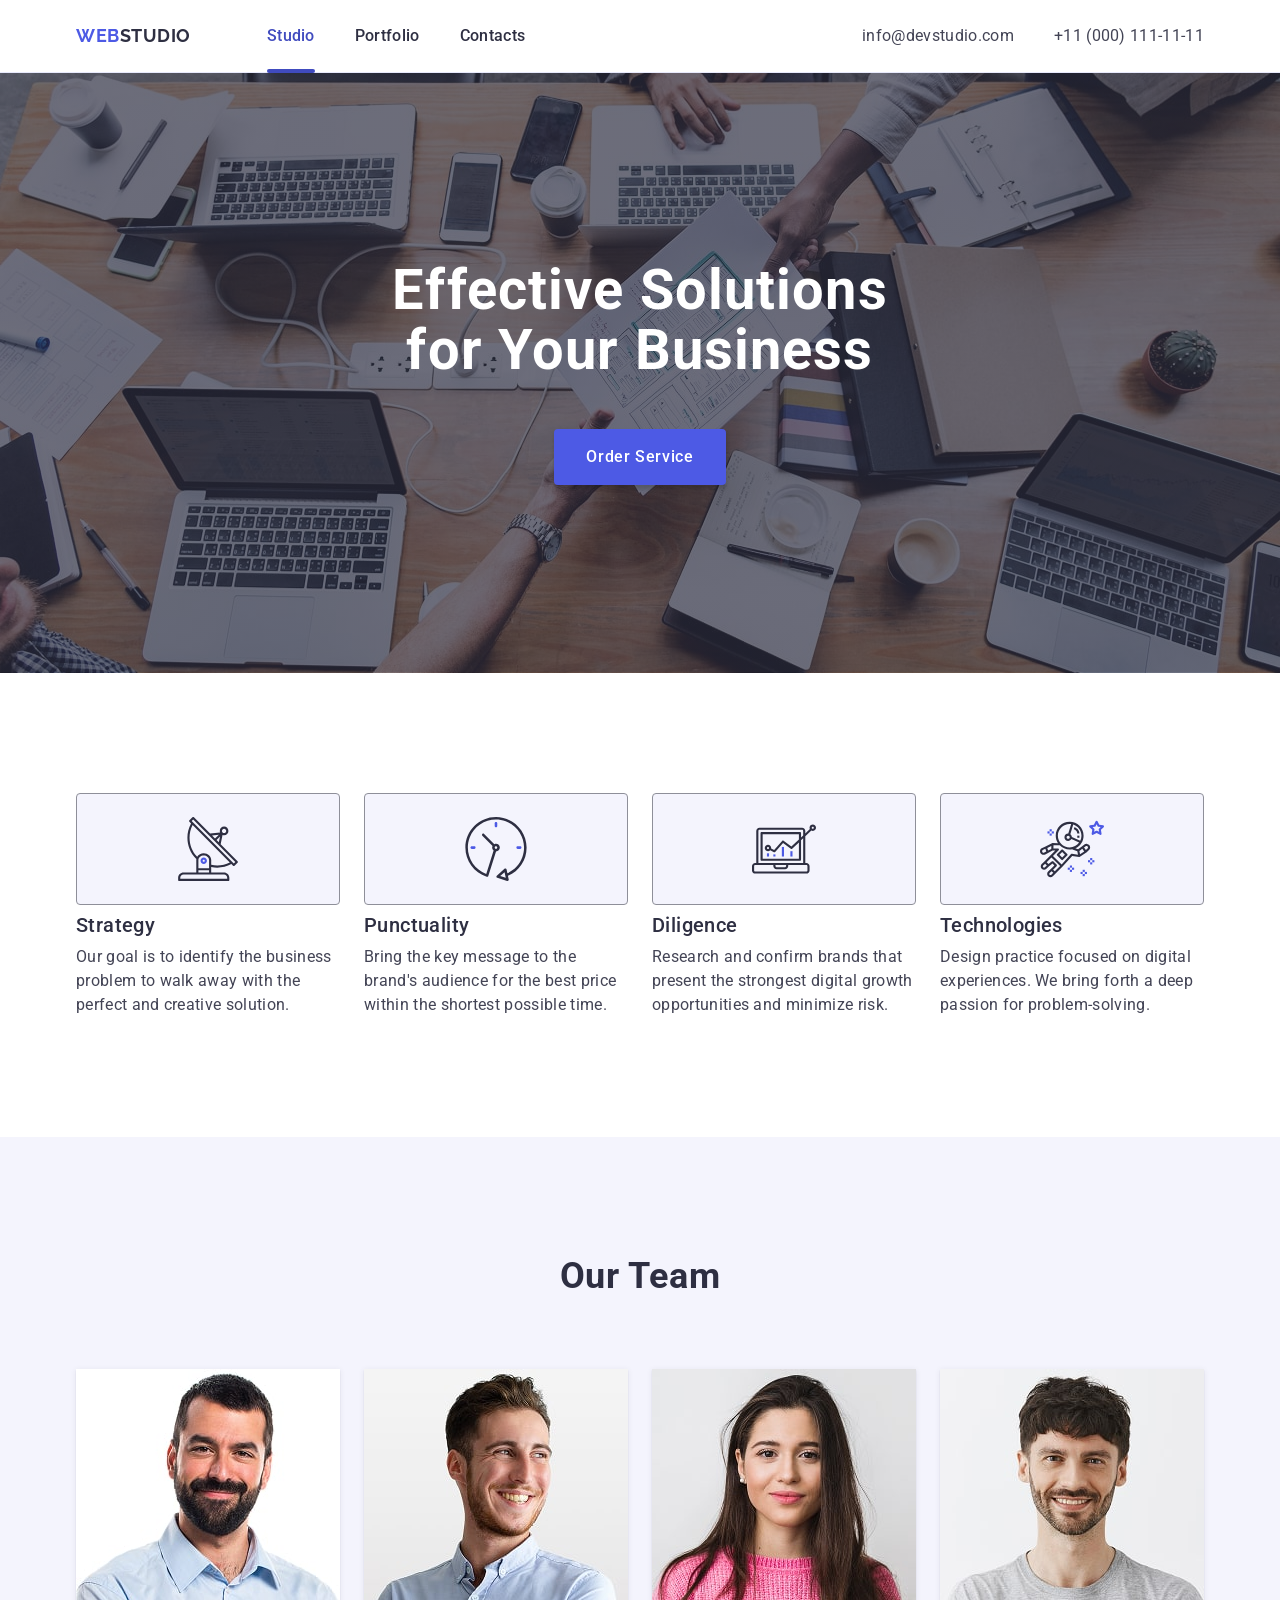
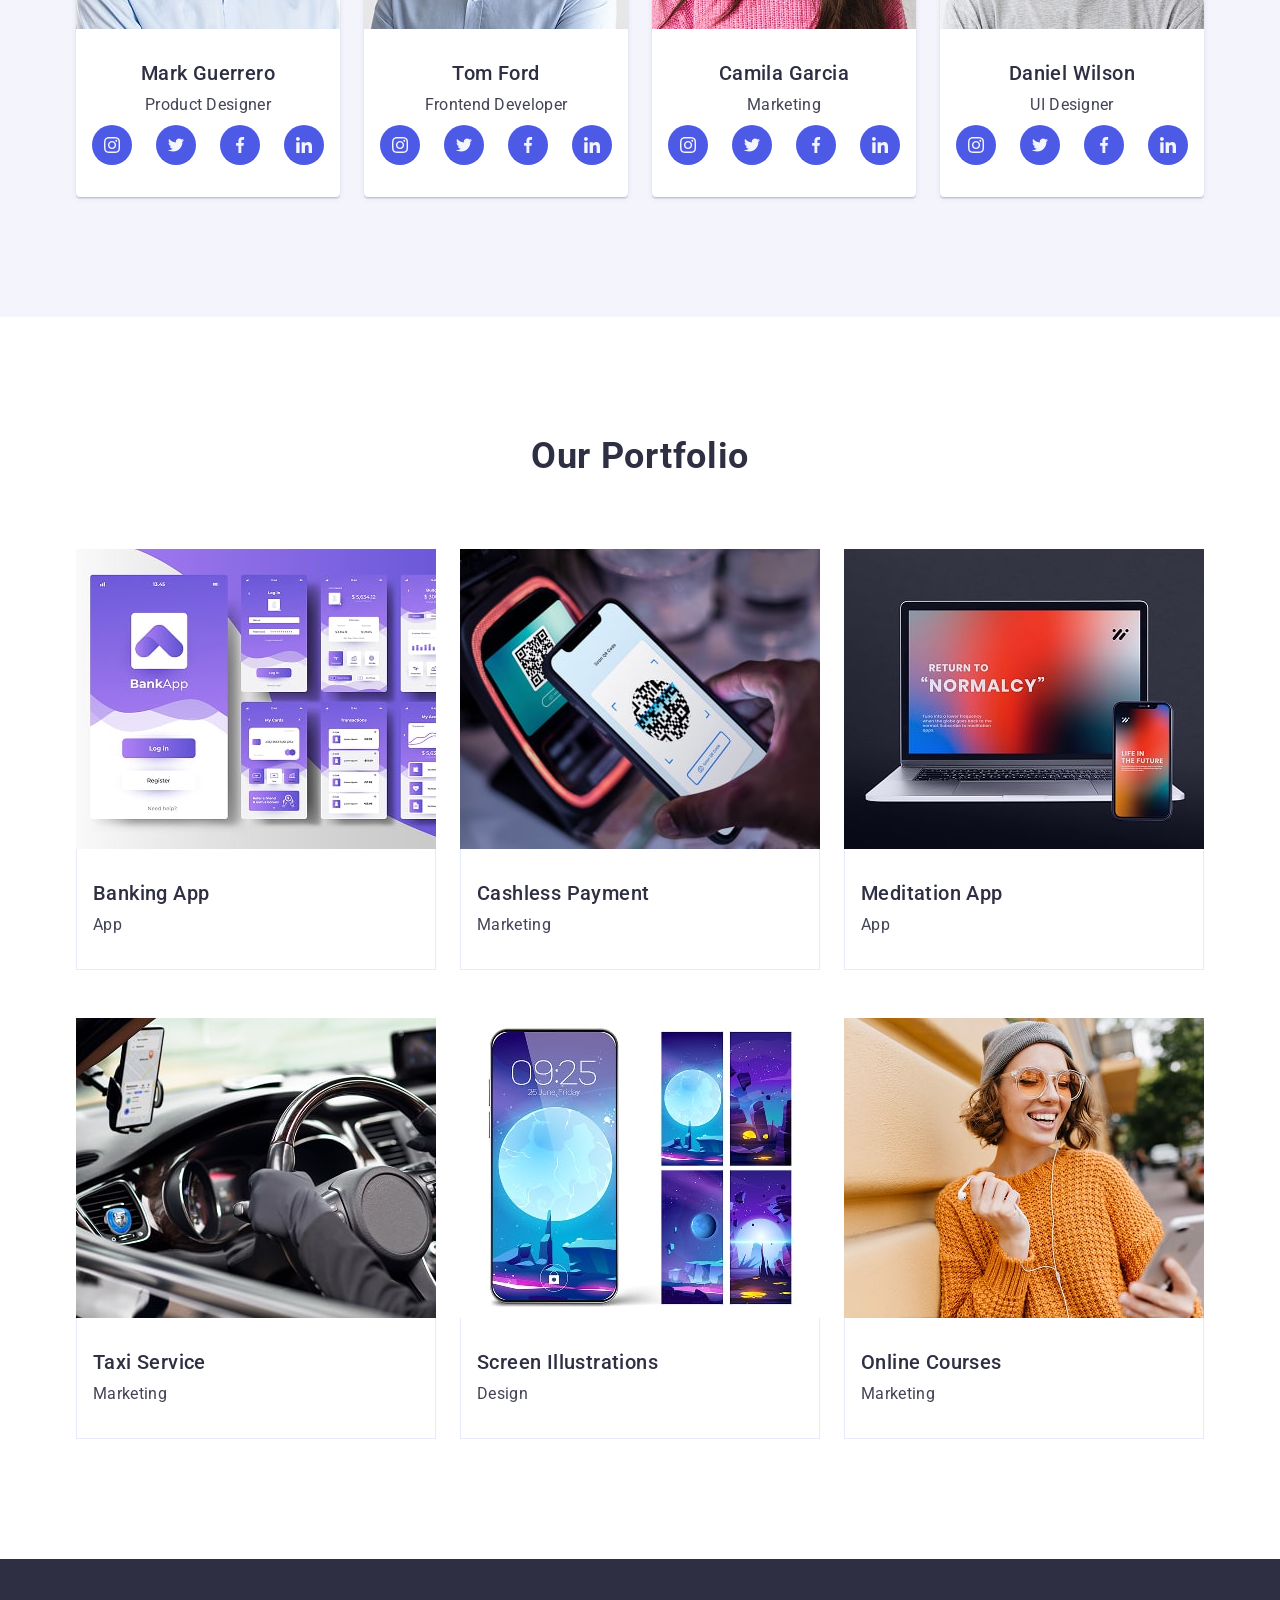
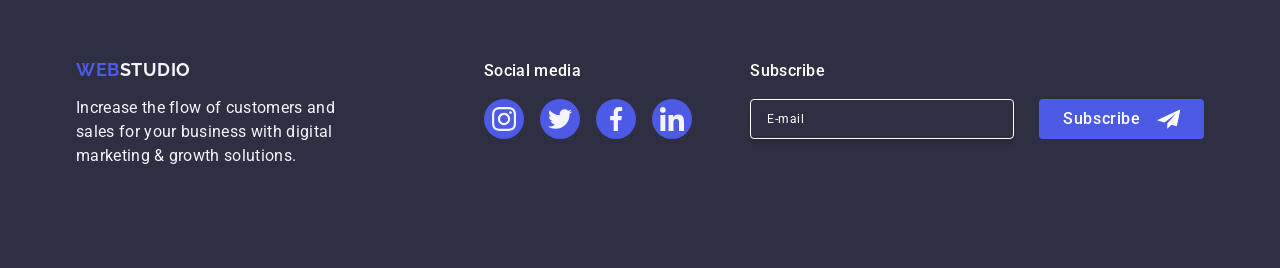
==== commit 852cd70f: "adaptive markup" ====
--- a/index.html
+++ b/index.html
@@ -31,6 +31,11 @@
             <li class="nav-item"><a class="nav-link" href="">Portfolio</a></li>
             <li class="nav-item"><a class="nav-link" href="">Contacts</a></li>
           </ul>
+          <button type="button" class="burger-menu" data-menu-open>
+            <svg class="burger-menu-icon" width="24" height="24">
+              <use href="./images/icons.svg#icon-burger-menu"></use>
+            </svg>
+          </button>
         </nav>
         <address class="address">
           <ul class="address-list">
@@ -48,6 +53,72 @@
         </address>
       </div>
     </header>
+    <div class="mob-menu-overlay" data-menu>
+      <div class="mob-menu-overlay-wrap">
+        <button class="menu-close" type="button" data-menu-close>
+          <svg width="8" height="8">
+            <use href="./images/icons.svg#icon-close"></use>
+          </svg>
+        </button>
+        <nav class="mob-nav">
+          <ul class="mob-nav-list">
+            <li class="mob-nav-item">
+              <a class="mob-nav-link current" href="/">Studio</a>
+            </li>
+            <li class="mob-nav-item">
+              <a class="mob-nav-link" href="">Portfolio</a>
+            </li>
+            <li class="mob-nav-item">
+              <a class="mob-nav-link" href="">Contacts</a>
+            </li>
+          </ul>
+        </nav>
+        <address class="mob-address">
+          <ul class="mob-address-list">
+            <li class="mob-address-item">
+              <a class="mob-address-link mail" href="mailto:info@devstudio.com"
+                >info@devstudio.com</a
+              >
+            </li>
+            <li class="mob-address-item">
+              <a class="mob-address-link" href="tel:+110001111111"
+                >+11 (000) 111-11-11</a
+              >
+            </li>
+          </ul>
+        </address>
+        <ul class="soc-list">
+          <li class="soc-item">
+            <a class="soc-link" href="https://instagram.com/" target="_blank">
+              <svg class="soc-icon" width="24" height="24">
+                <use href="./images/icons.svg#icon-instagram"></use>
+              </svg>
+            </a>
+          </li>
+          <li class="soc-item">
+            <a class="soc-link" href="https://x.com/" target="_blank">
+              <svg class="soc-icon" width="24" height="24">
+                <use href="./images/icons.svg#icon-twitter"></use>
+              </svg>
+            </a>
+          </li>
+          <li class="soc-item">
+            <a class="soc-link" href="https://facebook.com/" target="_blank">
+              <svg class="soc-icon" width="24" height="24">
+                <use href="./images/icons.svg#icon-facebook"></use>
+              </svg>
+            </a>
+          </li>
+          <li class="soc-item">
+            <a class="soc-link" href="https://linkedin.com/" target="_blank">
+              <svg class="soc-icon" width="24" height="24">
+                <use href="./images/icons.svg#icon-linkedin"></use>
+              </svg>
+            </a>
+          </li>
+        </ul>
+      </div>
+    </div>
     <main>
       <section class="hero">
         <div class="container">
@@ -118,6 +189,7 @@
           <ul class="team-list">
             <li class="team-item">
               <img
+                srcset="./images/img-1.jpg 1x, ./images/img@2x-1.jpg 2x"
                 src="./images/img-1.jpg"
                 alt="Mark Guerrero"
                 width="264"
@@ -173,6 +245,7 @@
             </li>
             <li class="team-item">
               <img
+                srcset="./images/img-2.jpg 1x, ./images/img@2x-2.jpg 2x"
                 src="./images/img-2.jpg"
                 alt="Tom Ford"
                 width="264"
@@ -228,6 +301,7 @@
             </li>
             <li class="team-item">
               <img
+                srcset="./images/img-3.jpg 1x, ./images/img@2x-3.jpg 2x"
                 src="./images/img-3.jpg"
                 alt="Camila Garcia"
                 width="264"
@@ -283,6 +357,7 @@
             </li>
             <li class="team-item">
               <img
+                srcset="./images/img-4.jpg, ./images/img-4@2x.jpg 2x"
                 src="./images/img-4.jpg"
                 alt="Daniel Wilson"
                 width="264"
@@ -345,12 +420,36 @@
           <ul class="portfolio-list">
             <li class="portfolio-item">
               <div class="portfolio-wrap">
-                <img
-                  src="./images/card-img1.jpg"
-                  alt="Banking App"
-                  width="360"
-                  class="portfolio-image"
-                />
+                <picture>
+                  <source
+                    media="(min-width:1158px)"
+                    srcset="
+                      ./images/desc-1-min.jpg    1x,
+                      ./images/desc-1@2x-min.jpg 2x
+                    "
+                  />
+                  <source
+                    media="(min-width:768px)"
+                    srcset="
+                      ./images/tab-1-min.jpg    1x,
+                      ./images/tab-1@2x-min.jpg 2x
+                    "
+                  />
+                  <source
+                    media="(max-width:767px)"
+                    srcset="
+                      ./images/mob-1-min.jpg    1x,
+                      ./images/mob-1@2x-min.jpg 2x
+                    "
+                  />
+                  <img
+                    src="./images/desc-1-min.jpg"
+                    alt="Banking App"
+                    width="360"
+                    class="portfolio-image"
+                  />
+                </picture>
+
                 <p class="portfolio-overlay">
                   14 Stylish and User-Friendly App Design Concepts · Task
                   Manager App · Calorie Tracker App · Exotic Fruit Ecommerce App
@@ -364,12 +463,36 @@
             </li>
             <li class="portfolio-item">
               <div class="portfolio-wrap">
-                <img
-                  src="./images/card-img2.jpg"
-                  alt="Cashless Payment"
-                  width="360"
-                  class="portfolio-image"
-                />
+                <picture>
+                  <source
+                    media="(min-width:1158px)"
+                    srcset="
+                      ./images/desc-2-min.jpg    1x,
+                      ./images/desc-2@2x-min.jpg 2x
+                    "
+                  />
+                  <source
+                    media="(min-width:768px)"
+                    srcset="
+                      ./images/tab-2-min.jpg    1x,
+                      ./images/tab-2@2x-min.jpg 2x
+                    "
+                  />
+                  <source
+                    media="(max-width:767px)"
+                    srcset="
+                      ./images/mob-2-min.jpg    1x,
+                      ./images/mob-2@2x-min.jpg 2x
+                    "
+                  />
+                  <img
+                    src="./images/desc-2-min.jpg"
+                    alt="Cashless Payment"
+                    width="360"
+                    class="portfolio-image"
+                  />
+                </picture>
+
                 <p class="portfolio-overlay">
                   14 Stylish and User-Friendly App Design Concepts · Task
                   Manager App · Calorie Tracker App · Exotic Fruit Ecommerce App
@@ -383,12 +506,36 @@
             </li>
             <li class="portfolio-item">
               <div class="portfolio-wrap">
-                <img
-                  src="./images/card-img3.jpg"
-                  alt="Meditation App"
-                  width="360"
-                  class="portfolio-image"
-                />
+                <picture>
+                  <source
+                    media="(min-width:1158px)"
+                    srcset="
+                      ./images/desc-3-min.jpg    1x,
+                      ./images/desc-3@2x-min.jpg 2x
+                    "
+                  />
+                  <source
+                    media="(min-width:768px)"
+                    srcset="
+                      ./images/tab-3-min.jpg    1x,
+                      ./images/tab-3@2x-min.jpg 2x
+                    "
+                  />
+                  <source
+                    media="(max-width:767px)"
+                    srcset="
+                      ./images/mob-3-min.jpg    1x,
+                      ./images/mob-3@2x-min.jpg 2x
+                    "
+                  />
+                  <img
+                    src="./images/desc-3-min.jpg"
+                    alt="Meditation App"
+                    width="360"
+                    class="portfolio-image"
+                  />
+                </picture>
+
                 <p class="portfolio-overlay">
                   14 Stylish and User-Friendly App Design Concepts · Task
                   Manager App · Calorie Tracker App · Exotic Fruit Ecommerce App
@@ -402,12 +549,36 @@
             </li>
             <li class="portfolio-item">
               <div class="portfolio-wrap">
-                <img
-                  src="./images/card-img4.jpg"
-                  alt="Taxi Service"
-                  width="360"
-                  class="portfolio-image"
-                />
+                <picture>
+                  <source
+                    media="(min-width:1158px)"
+                    srcset="
+                      ./images/desc-4-min.jpg    1x,
+                      ./images/desc-4@2x-min.jpg 2x
+                    "
+                  />
+                  <source
+                    media="(min-width:768px)"
+                    srcset="
+                      ./images/tab-4-min.jpg    1x,
+                      ./images/tab-4@2x-min.jpg 2x
+                    "
+                  />
+                  <source
+                    media="(max-width:767px)"
+                    srcset="
+                      ./images/mob-4-min.jpg    1x,
+                      ./images/mob-4@2x-min.jpg 2x
+                    "
+                  />
+                  <img
+                    src="./images/desc-4-min.jpg"
+                    alt="Taxi Service"
+                    width="360"
+                    class="portfolio-image"
+                  />
+                </picture>
+
                 <p class="portfolio-overlay">
                   14 Stylish and User-Friendly App Design Concepts · Task
                   Manager App · Calorie Tracker App · Exotic Fruit Ecommerce App
@@ -421,12 +592,36 @@
             </li>
             <li class="portfolio-item">
               <div class="portfolio-wrap">
-                <img
-                  src="./images/card-img5.jpg"
-                  alt="Screen Illustrations"
-                  width="360"
-                  class="portfolio-image"
-                />
+                <picture>
+                  <source
+                    media="(min-width:1158px)"
+                    srcset="
+                      ./images/desc-5-min.jpg    1x,
+                      ./images/desc-5@2x-min.jpg 2x
+                    "
+                  />
+                  <source
+                    media="(min-width:768px)"
+                    srcset="
+                      ./images/tab-5-min.jpg    1x,
+                      ./images/tab-5@2x-min.jpg 2x
+                    "
+                  />
+                  <source
+                    media="(max-width:767px)"
+                    srcset="
+                      ./images/mob-5-min.jpg    1x,
+                      ./images/mob-5@2x-min.jpg 2x
+                    "
+                  />
+                  <img
+                    src="./images/desc-5-min.jpg"
+                    alt="Screen Illustrations"
+                    width="360"
+                    class="portfolio-image"
+                  />
+                </picture>
+
                 <p class="portfolio-overlay">
                   14 Stylish and User-Friendly App Design Concepts · Task
                   Manager App · Calorie Tracker App · Exotic Fruit Ecommerce App
@@ -440,12 +635,36 @@
             </li>
             <li class="portfolio-item">
               <div class="portfolio-wrap">
-                <img
-                  src="./images/card-img6.jpg"
-                  alt="Online Courses"
-                  width="360"
-                  class="portfolio-image"
-                />
+                <picture>
+                  <source
+                    media="(min-width:1158px)"
+                    srcset="
+                      ./images/desc-6-min.jpg    1x,
+                      ./images/desc-6@2x-min.jpg 2x
+                    "
+                  />
+                  <source
+                    media="(min-width:768px)"
+                    srcset="
+                      ./images/tab-6-min.jpg    1x,
+                      ./images/tab-6@2x-min.jpg 2x
+                    "
+                  />
+                  <source
+                    media="(max-width:767px)"
+                    srcset="
+                      ./images/mob-6-min.jpg    1x,
+                      ./images/mob-6@2x-min.jpg 2x
+                    "
+                  />
+                  <img
+                    src="./images/desc-6-min.jpg"
+                    alt="Online Courses"
+                    width="360"
+                    class="portfolio-image"
+                  />
+                </picture>
+
                 <p class="portfolio-overlay">
                   14 Stylish and User-Friendly App Design Concepts · Task
                   Manager App · Calorie Tracker App · Exotic Fruit Ecommerce App
@@ -600,14 +819,15 @@
               ><span class="checkbox-decoration">
                 <svg class="modal-check-icon" width="10" height="8">
                   <use href="./images/icons.svg#icon-check"></use>
-                </svg>
-              </span>
-              I accept the terms and conditions of the<a
-                href="/"
-                target="_blank"
-                class="modal-link"
-              >
-                Privacy Policy</a
+                </svg> </span
+              ><span
+                >I accept the terms and conditions of the<a
+                  href="/"
+                  target="_blank"
+                  class="modal-link"
+                >
+                  Privacy Policy</a
+                ></span
               >
             </label>
           </div>
@@ -616,5 +836,6 @@
       </div>
     </div>
     <script src="./js/modal.js"></script>
+    <script src="./js/menu.js"></script>
   </body>
 </html>
--- a/css/styles.css
+++ b/css/styles.css
@@ -21,6 +21,8 @@
 }
 img {
   display: block;
+  width: 100%;
+  height: auto;
 }
 
 ul,
@@ -30,9 +32,20 @@
   list-style: none;
 }
 .container {
-  max-width: 1158px;
-  padding: 0 15px;
+  max-width: 320px;
+  padding: 0 16px;
   margin: 0 auto;
+}
+@media screen and (min-width: 768px) {
+  .container {
+    max-width: 768px;
+  }
+}
+@media screen and (min-width: 1158px) {
+  .container {
+    max-width: 1158px;
+    padding: 0 15px;
+  }
 }
 .visually-hidden {
   position: absolute;
@@ -52,10 +65,7 @@
   box-shadow: 0px 2px 1px rgba(46, 47, 66, 0.08),
     0px 1px 1px rgba(46, 47, 66, 0.16), 0px 1px 6px rgba(46, 47, 66, 0.08);
 }
-.header .container {
-  display: flex;
-  justify-content: space-between;
-}
+
 .logo {
   display: block;
   font-family: "Raleway", sans-serif;
@@ -65,103 +75,285 @@
   letter-spacing: 0.03em;
   text-transform: uppercase;
   color: #4d5ae5;
-  margin-right: 76px;
-  padding: 24px 0;
+  margin-right: auto;
+  padding: 16px 0;
 }
 
 .nav {
   display: flex;
-  align-items: center;
 }
 .nav span {
   color: #2e2f42;
 }
 .nav-list {
-  display: flex;
-  gap: 40px;
+  display: none;
 }
 .nav-item {
 }
 .nav-link {
+}
+
+.burger-menu {
   display: block;
-  font-weight: 500;
-  font-size: 16px;
-  line-height: 1.5;
-  letter-spacing: 0.02em;
-  color: #2e2f42;
-  padding: 24px 0;
-  transition: color 250ms cubic-bezier(0.4, 0, 0.2, 1);
-}
-.nav-link:hover,
-.nav-link:focus {
-  color: #404bbf;
-}
-.nav-link.current {
-  position: relative;
-  color: #404bbf;
-}
-.nav-link.current::after {
-  display: block;
-  content: "";
-  width: 100%;
-  height: 4px;
-  border-radius: 2px;
-  background-color: #404bbf;
-  position: absolute;
-  bottom: -1px;
-  left: 0;
-}
+  border: none;
+  background-color: inherit;
+  padding: 0;
+}
+
 .address {
+  display: none;
   font-style: normal;
 }
 .address-list {
-  display: flex;
-  align-items: center;
-  gap: 40px;
 }
 .address-item {
 }
 .address-link {
-  display: block;
-  font-size: 16px;
-  line-height: 1.5;
-  letter-spacing: 0.02em;
-  color: #434455;
-  padding: 24px 0;
-  transition: color 250ms cubic-bezier(0.4, 0, 0.2, 1);
 }
 .address-link:hover,
 .address-link:focus {
   color: #404bbf;
 }
-/* hero */
+@media screen and (min-width: 768px) {
+  .header .container {
+    display: flex;
+    justify-content: space-between;
+  }
+  .nav {
+    align-items: center;
+  }
+  .logo {
+    padding: 25px 0;
+    margin-right: 120px;
+  }
+  .nav-list {
+    display: flex;
+    gap: 40px;
+  }
+  .nav-link {
+    display: block;
+    font-weight: 500;
+    font-size: 16px;
+    line-height: 1.5;
+    letter-spacing: 0.02em;
+    color: #2e2f42;
+    padding: 24px 0;
+    transition: color 250ms cubic-bezier(0.4, 0, 0.2, 1);
+  }
+  .nav-link:hover,
+  .nav-link:focus {
+    color: #404bbf;
+  }
+  .nav-link.current {
+    position: relative;
+    color: #404bbf;
+  }
+  .nav-link.current::after {
+    display: block;
+    content: "";
+    width: 100%;
+    height: 4px;
+    border-radius: 2px;
+    background-color: #404bbf;
+    position: absolute;
+    bottom: -1px;
+    left: 0;
+  }
+  .address {
+    display: block;
+    margin: auto 0 auto auto;
+  }
+  .address-list {
+    display: flex;
+    flex-direction: column;
+    gap: 12px;
+  }
+  .address-link {
+    display: block;
+    font-size: 12px;
+    line-height: 1.17;
+    letter-spacing: 0.02em;
+    color: #434455;
+
+    transition: color 250ms cubic-bezier(0.4, 0, 0.2, 1);
+  }
+  .address-link:hover,
+  .address-link:focus {
+    color: #404bbf;
+  }
+}
+@media screen and (min-width: 1158px) {
+  .logo {
+    margin-right: 76px;
+    padding: 24px 0;
+  }
+  .address-list {
+    align-items: center;
+    flex-direction: row;
+    gap: 40px;
+  }
+  .address-link {
+    font-size: 16px;
+    line-height: 1.5;
+
+    padding: 24px 0;
+    transition: color 250ms cubic-bezier(0.4, 0, 0.2, 1);
+  }
+}
+.mob-menu-overlay {
+  position: fixed;
+  width: 100%;
+  height: 100%;
+  top: 0;
+  left: 0;
+  width: 100%;
+  height: 100%;
+  z-index: 100;
+  opacity: 0;
+  visibility: hidden;
+  pointer-events: none;
+  background-color: #fff;
+
+  transition: opacity 250ms cubic-bezier(0.4, 0, 0.2, 1),
+    visibility 250ms cubic-bezier(0.4, 0, 0.2, 1),
+    transform 250ms cubic-bezier(0.4, 0, 0.2, 1);
+}
+.mob-menu-overlay:not(.is-open) {
+  transform: translate(100%, 0);
+}
+.mob-menu-overlay-wrap {
+  display: flex;
+  flex-direction: column;
+  position: relative;
+  gap: 48px;
+  height: 100%;
+  width: 320px;
+  margin-left: auto;
+  margin-right: auto;
+  padding-top: 72px;
+  padding-bottom: 40px;
+  padding-left: 16px;
+  padding-right: 24px;
+}
+.menu-close {
+  position: absolute;
+  top: 24px;
+  right: 24px;
+  padding: 0;
+  border-radius: 50%;
+  background-color: inherit;
+  border: 1px solid rgba(0, 0, 0, 0.1);
+  width: 24px;
+  height: 24px;
+  display: flex;
+  justify-content: center;
+  align-items: center;
+  cursor: pointer;
+  transition: background-color 250ms cubic-bezier(0.4, 0, 0.2, 1),
+    border 250ms cubic-bezier(0.4, 0, 0.2, 1);
+}
+.mob-nav {
+  flex-grow: 1;
+}
+.mob-nav-list {
+}
+.mob-nav-item:not(:last-child) {
+  margin-bottom: 40px;
+}
+.mob-nav-link {
+  font-weight: 700;
+  font-size: 36px;
+  line-height: 1.11;
+  letter-spacing: 0.02em;
+  color: #2e2f42;
+}
+.mob-address {
+}
+.mob-address-list {
+}
+.mob-address-item:not(:last-child) {
+  margin-bottom: 24px;
+}
+.mob-address-link {
+  font-weight: 500;
+  font-size: 20px;
+  line-height: 1.2;
+  letter-spacing: 0.02em;
+  text-decoration: none;
+  font-style: normal;
+  color: #434455;
+}
+.mob-address-link.mail {
+  color: #4d5ae5;
+}
+.soc-list {
+  display: flex;
+  justify-content: center;
+  align-items: center;
+  gap: 24px;
+}
+.soc-link {
+  display: flex;
+  justify-content: center;
+  align-items: center;
+  width: 40px;
+  height: 40px;
+  border-radius: 50%;
+  background-color: #4d5ae5;
+  transition: background-color 250ms cubic-bezier(0.4, 0, 0.2, 1);
+}
+.soc-icon {
+  fill: #f4f4fd;
+}
+.mob-menu-overlay-wrap > .soc-list {
+  justify-content: space-between;
+}
+.current {
+  color: #404bbf;
+}
+
+@media screen and (min-width: 768px) {
+  .burger-menu {
+    display: none;
+  }
+}
 .hero {
-  max-width: 1440px;
+  max-width: 320px;
+  padding: 72px 0;
   background-image: linear-gradient(
       rgba(46, 47, 66, 0.7),
       rgba(46, 47, 66, 0.7)
     ),
-    url(../images/people-office.jpg);
+    url(../images/mob-bg-min.jpg);
   background-repeat: no-repeat;
   background-position: center;
   background-size: cover;
   background-color: #2e2f42;
-  padding: 188px 0;
   margin-left: auto;
   margin-right: auto;
 }
-
+@media (min-device-pixel-ratio: 2),
+  (min-resolution: 192dpi),
+  (min-resolution: 2dppx) {
+  .hero {
+    background-image: linear-gradient(
+        rgba(46, 47, 66, 0.7),
+        rgba(46, 47, 66, 0.7)
+      ),
+      url(../images/mob-bg@2x-min.jpg);
+  }
+}
 .hero-title {
-  font-weight: 700;
-  font-size: 56px;
-  line-height: 1.07;
-  letter-spacing: 0.02em;
-  text-align: center;
-  color: #ffffff;
+  max-width: 216px;
   margin-left: auto;
   margin-right: auto;
-  margin-bottom: 48px;
-  max-width: 496px;
+  margin-bottom: 72px;
+  font-weight: 700;
+  font-size: 36px;
+  line-height: 1.11;
+  letter-spacing: 0.02em;
+  text-align: center;
+  color: #fff;
 }
 .hero-btn {
   display: block;
@@ -185,46 +377,134 @@
 .hero-btn:focus {
   background-color: #404bbf;
 }
-/* features */
+@media screen and (min-width: 768px) {
+  .hero {
+    max-width: 768px;
+    padding: 112px 0;
+    background-image: linear-gradient(
+        rgba(46, 47, 66, 0.7),
+        rgba(46, 47, 66, 0.7)
+      ),
+      url(../images/tab-bg-min.jpg);
+  }
+  @media (min-device-pixel-ratio: 2),
+    (min-resolution: 192dpi),
+    (min-resolution: 2dppx) {
+    .hero {
+      background-image: linear-gradient(
+          rgba(46, 47, 66, 0.7),
+          rgba(46, 47, 66, 0.7)
+        ),
+        url(../images/tab-bg@2x-min.jpg);
+    }
+  }
+  .hero-title {
+    font-size: 56px;
+    line-height: 1.07;
+
+    margin-bottom: 36px;
+    max-width: 496px;
+  }
+}
+@media screen and (min-width: 1158px) {
+  .hero {
+    max-width: 1440px;
+    padding: 188px 0;
+    background-image: linear-gradient(
+        rgba(46, 47, 66, 0.7),
+        rgba(46, 47, 66, 0.7)
+      ),
+      url(../images/desc-bg-min.jpg);
+  }
+  @media (min-device-pixel-ratio: 2),
+    (min-resolution: 192dpi),
+    (min-resolution: 2dppx) {
+    .hero {
+      background-image: linear-gradient(
+          rgba(46, 47, 66, 0.7),
+          rgba(46, 47, 66, 0.7)
+        ),
+        url(../images/desc-bg@2x-min.jpg);
+    }
+  }
+  .hero-title {
+    margin-bottom: 48px;
+  }
+}
 .features {
-  padding: 120px 0;
+  padding: 96px 0;
 }
 
 .features-list {
   display: flex;
-  gap: 24px;
+  flex-wrap: wrap;
+  gap: 72px;
 }
 .features-item {
-  width: 264px;
 }
 .features-thumb {
-  display: flex;
-  justify-content: center;
-  align-items: center;
-  width: 100%;
-  height: 112px;
-  background-color: #f4f4fd;
-  border: 1px solid #8e8f99;
-  border-radius: 4px;
-  margin-bottom: 8px;
+  display: none;
+}
+.features-icon {
 }
 .features-title {
-  font-weight: 500;
-  font-size: 20px;
-  line-height: 1.2;
-  letter-spacing: 0.02em;
+  font-weight: 700;
+  font-size: 36px;
+  line-height: 1.11;
+  letter-spacing: 0.02em;
+  text-align: center;
   color: #2e2f42;
   margin-bottom: 8px;
 }
 .features-text {
+  font-weight: 500;
   font-size: 16px;
   line-height: 1.5;
   letter-spacing: 0.02em;
 }
-/* team */
+@media screen and (min-width: 768px) {
+  .features-list {
+    column-gap: 24px;
+    row-gap: 72px;
+  }
+  .features-item {
+    width: calc((100% - 72px) / 4);
+  }
+  .features-thumb {
+    display: flex;
+    justify-content: center;
+    align-items: center;
+    width: 100%;
+    height: 112px;
+    background-color: #f4f4fd;
+    border: 1px solid #8e8f99;
+    border-radius: 4px;
+    margin-bottom: 8px;
+  }
+  .features-title {
+    font-weight: 500;
+    font-size: 20px;
+    line-height: 1.2;
+    text-align: left;
+  }
+  .features-text {
+    font-weight: 400;
+  }
+}
+@media screen and (min-width: 1158px) {
+  .features {
+    padding: 120px 0;
+  }
+  .features-list {
+    gap: 24px;
+  }
+}
 .team {
   background-color: #f4f4fd;
-  padding: 120px 0;
+  padding: 96px 0;
+}
+.team > .container {
+  padding: 0 8px;
 }
 .team-title {
   font-weight: 700;
@@ -232,13 +512,14 @@
   line-height: 1.11;
   letter-spacing: 0.02em;
   text-align: center;
-  text-transform: capitalize;
   color: #2e2f42;
   margin-bottom: 72px;
 }
 .team-list {
   display: flex;
-  gap: 24px;
+  flex-wrap: wrap;
+  justify-content: center;
+  gap: 72px;
 }
 .team-item {
   width: 264px;
@@ -270,33 +551,28 @@
   text-align: center;
   margin-bottom: 8px;
 }
-.soc-list {
-  display: flex;
-  justify-content: center;
-  align-items: center;
-  gap: 24px;
-}
+
 .soc-link {
-  display: flex;
-  justify-content: center;
-  align-items: center;
-  width: 40px;
-  height: 40px;
-  border-radius: 50%;
-  background-color: #4d5ae5;
-  transition: background-color 250ms cubic-bezier(0.4, 0, 0.2, 1);
-}
-.soc-icon {
-  fill: #f4f4fd;
 }
 .team .soc-link:hover,
 .team .soc-link:focus {
   background-color: #404bbf;
 }
-
-/* portfolio */
+.soc-icon {
+}
+@media screen and (min-width: 768px) {
+  .team-list {
+    justify-content: center;
+    column-gap: 24px;
+  }
+}
+@media screen and (min-width: 1158px) {
+  .team {
+    padding: 120px 0;
+  }
+}
 .portfolio {
-  padding: 120px 0;
+  padding: 96px 0;
 }
 .portfolio-title {
   font-weight: 700;
@@ -312,48 +588,19 @@
   display: flex;
   flex-wrap: wrap;
   row-gap: 48px;
-  column-gap: 24px;
 }
 .portfolio-item {
-  width: 360px;
-
-  transition: box-shadow 250ms cubic-bezier(0.4, 0, 0.2, 1);
-}
-.portfolio-item:hover {
   box-shadow: 0 2px 1px 0 rgba(46, 47, 66, 0.08),
     0 1px 1px 0 rgba(46, 47, 66, 0.16), 0 1px 6px 0 rgba(46, 47, 66, 0.08);
 }
 .portfolio-wrap {
-  position: relative;
-  overflow: hidden;
 }
 .portfolio-image {
 }
-
 .portfolio-overlay {
-  position: absolute;
-  top: 0;
-  left: 0;
-  width: 100%;
-  height: 100%;
-  padding: 40px 32px;
-  font-weight: 400;
-  font-size: 16px;
-  line-height: 1.5;
-  letter-spacing: 0.02em;
-  color: #f4f4fd;
-  background-color: #4d5ae5;
-  transform: translateY(100%);
-  transition: transform 250ms cubic-bezier(0.4, 0, 0.2, 1);
-}
-.portfolio-item:hover .portfolio-overlay,
-.portfolio-item:focus .portfolio-overlay {
-  transform: translateY(0);
+  display: none;
 }
 .portfolio-descr {
-  border-bottom: 1px solid #e7e9fc;
-  border-left: 1px solid #e7e9fc;
-  border-right: 1px solid #e7e9fc;
   padding: 32px 16px;
 }
 .portfolio-name {
@@ -369,29 +616,85 @@
   line-height: 1.5;
   letter-spacing: 0.02em;
 }
-/* footer */
+@media screen and (min-width: 768px) {
+  .portfolio-list {
+    column-gap: 24px;
+  }
+  .portfolio-item {
+    max-width: calc((100% - 24px) / 2);
+  }
+}
+@media screen and (min-width: 1158px) {
+  .portfolio {
+    padding: 120px 0;
+  }
+  .portfolio-item {
+    max-width: calc((100% - 48px) / 3);
+    transition: box-shadow 250ms cubic-bezier(0.4, 0, 0.2, 1);
+    box-shadow: none;
+  }
+  .portfolio-item:hover {
+    box-shadow: 0 2px 1px 0 rgba(46, 47, 66, 0.08),
+      0 1px 1px 0 rgba(46, 47, 66, 0.16), 0 1px 6px 0 rgba(46, 47, 66, 0.08);
+  }
+  .portfolio-wrap {
+    position: relative;
+    overflow: hidden;
+  }
+
+  .portfolio-overlay {
+    display: block;
+    position: absolute;
+    top: 0;
+    left: 0;
+    width: 100%;
+    height: 100%;
+    padding: 40px 32px;
+    font-weight: 400;
+    font-size: 16px;
+    line-height: 1.5;
+    letter-spacing: 0.02em;
+    color: #f4f4fd;
+    background-color: #4d5ae5;
+    transform: translateY(100%);
+    transition: transform 250ms cubic-bezier(0.4, 0, 0.2, 1);
+  }
+  .portfolio-item:hover .portfolio-overlay,
+  .portfolio-item:focus .portfolio-overlay {
+    transform: translateY(0);
+  }
+  .portfolio-descr {
+    border-bottom: 1px solid #e7e9fc;
+    border-left: 1px solid #e7e9fc;
+    border-right: 1px solid #e7e9fc;
+    padding: 32px 16px;
+  }
+}
 .footer {
+  padding: 96px 0;
   background-color: #2e2f42;
-  padding: 100px 0;
 }
 .footer .container {
   display: flex;
-  align-items: baseline;
+  flex-wrap: wrap;
+  justify-content: center;
+  gap: 72px;
 }
 .footer-descr {
-  margin-right: 120px;
 }
 .footer-logo {
   font-family: "Raleway", sans-serif;
   font-weight: 700;
   font-size: 18px;
-  line-height: 1.17;
+  line-height: 1.14;
   letter-spacing: 0.03em;
   text-transform: uppercase;
   color: #4d5ae5;
-  display: inline-block;
-
+  display: block;
   margin-bottom: 16px;
+  text-align: center;
+  margin-left: auto;
+  margin-right: auto;
 }
 .footer-logo-color {
   color: #f4f4fd;
@@ -401,8 +704,13 @@
   line-height: 1.5;
   letter-spacing: 0.02em;
   color: #f4f4fd;
-  width: 264px;
-}
+}
+.footer-soc {
+}
+.footer .soc-list {
+  gap: 16px;
+}
+
 .footer-soc-header {
   font-weight: 500;
   font-size: 16px;
@@ -410,19 +718,12 @@
   letter-spacing: 0.02em;
   color: #fff;
   margin-bottom: 16px;
-}
-.footer .soc-list {
-  gap: 16px;
+  text-align: center;
 }
 .footer-icon {
   fill: #f4f4fd;
 }
-.footer .soc-link:hover,
-.footer .soc-link:focus {
-  background-color: #31d0aa;
-}
 .footer-form-wrap {
-  margin-left: auto;
 }
 .footer-form-title {
   font-weight: 500;
@@ -430,12 +731,17 @@
   line-height: 1.5;
   letter-spacing: 0.02em;
   color: #fff;
+  text-align: center;
   margin-bottom: 16px;
 }
-
 .footer-form {
   display: flex;
-  gap: 24px;
+  flex-wrap: wrap;
+  justify-content: center;
+  gap: 16px;
+}
+.footer-label {
+  width: 100%;
 }
 .footer-form-input {
   font-size: 12px;
@@ -444,7 +750,7 @@
   color: #fff;
   border: 1px solid #fff;
   border-radius: 4px;
-  width: 264px;
+  width: 100%;
   height: 40px;
   box-shadow: 0 4px 4px 0 rgba(0, 0, 0, 0.15);
   background-color: transparent;
@@ -481,11 +787,68 @@
 }
 .footer-button-icon {
   margin-left: 16px;
+}
+.footer-button-icon {
   fill: #fff;
 }
 .footer-form-btn:hover,
 .footer-form-btn:focus {
   background-color: #404bbf;
+}
+@media screen and (min-width: 768px) {
+  .footer .container {
+    justify-content: start;
+    column-gap: 24px;
+    row-gap: 72px;
+    padding-left: 108px;
+    align-items: baseline;
+  }
+  .footer-text {
+    width: 264px;
+  }
+  .footer-logo {
+    text-align: left;
+  }
+  .footer-soc-header {
+    text-align: left;
+  }
+  .footer-form-title {
+    text-align: left;
+  }
+  .footer-form {
+    display: flex;
+    flex-wrap: nowrap;
+  }
+}
+@media screen and (min-width: 1158px) {
+  .footer {
+    padding: 100px 0;
+  }
+  .footer .container {
+    padding-left: 15px;
+  }
+  .footer-descr {
+    margin-right: 120px;
+  }
+  .footer .soc-link:hover,
+  .footer .soc-link:focus {
+    background-color: #31d0aa;
+  }
+  .footer-form-wrap {
+    margin-left: auto;
+  }
+  .footer-logo {
+    font-family: "Raleway", sans-serif;
+    font-weight: 700;
+    font-size: 18px;
+    line-height: 1.17;
+  }
+  .footer-form {
+    gap: 24px;
+  }
+  .footer-form-input {
+    width: 264px;
+  }
 }
 .modal-overlay {
   background-color: rgba(46, 47, 66, 0.4);
@@ -501,22 +864,18 @@
   transition: opacity 250ms cubic-bezier(0.4, 0, 0.2, 1),
     visibility 250ms cubic-bezier(0.4, 0, 0.2, 1);
 }
-.is-open {
-  opacity: 1;
-  visibility: visible;
-  pointer-events: auto;
-}
 .modal-overlay:not(.is-open) .modal {
-  transform: translate(-50%, -50%) scale(0.5) rotate(360deg);
+  transform: translate(-50%, -50%) scale(0.5);
+  /* rotate(360deg) */
 }
 .modal {
   position: absolute;
   top: 50%;
   left: 50%;
   transform: translate(-50%, -50%);
-  width: 408px;
-  min-height: 584px;
-  padding: 72px 24px 24px;
+  width: 288px;
+
+  padding: 72px 16px 24px;
   box-shadow: 0 1px 1px 0 rgba(0, 0, 0, 0.14), 0 1px 3px 0 rgba(0, 0, 0, 0.12),
     0 2px 1px 0 rgba(0, 0, 0, 0.2);
   background: #fcfcfc;
@@ -551,7 +910,6 @@
   fill: #fff;
 }
 .modal-close-icon {
-  transition: fill 250ms cubic-bezier(0.4, 0, 0.2, 1);
 }
 .modal-title {
   font-weight: 500;
@@ -563,31 +921,27 @@
   margin-bottom: 16px;
 }
 .modal-wrap {
-  margin-bottom: 8px;
-}
-
+}
 .modal-label {
   display: block;
   font-size: 12px;
   line-height: 1.17;
   letter-spacing: 0.04em;
   color: #8e8f99;
-}
-.modal-label {
   margin-bottom: 4px;
+}
+.modal-thumb {
+  position: relative;
 }
 .modal-input {
   border: 1px solid rgba(46, 47, 66, 0.4);
   border-radius: 4px;
-  width: 360px;
+  width: 100%;
   height: 40px;
   outline: transparent;
   background-color: transparent;
   padding-left: 38px;
   transition: border-color 250ms cubic-bezier(0.4, 0, 0.2, 1);
-}
-.modal-thumb {
-  position: relative;
 }
 .modal-input-icon {
   position: absolute;
@@ -596,6 +950,9 @@
   transform: translateY(-50%);
   transition: fill 250ms cubic-bezier(0.4, 0, 0.2, 1);
 }
+.modal-close-icon {
+  transition: fill 250ms cubic-bezier(0.4, 0, 0.2, 1);
+}
 .modal-input:focus {
   outline: none;
   border-color: #4d5ae5;
@@ -610,7 +967,7 @@
   border: 1px solid rgba(46, 47, 66, 0.4);
   border-radius: 4px;
   outline: transparent;
-  width: 360px;
+  width: 100%;
   min-height: 120px;
   overflow: auto;
   background-color: transparent;
@@ -629,21 +986,27 @@
 .modal-comments::placeholder {
   color: rgba(46, 47, 66, 0.4);
 }
-
+.modal-wrap {
+  margin-bottom: 8px;
+}
 .modal-wrap-checkbox {
   display: inline-flex;
   width: 100%;
   align-items: center;
   margin-bottom: 24px;
 }
-
+.modal-checkbox {
+}
 .modal-checkbox-label {
+  display: flex;
+  align-items: center;
   font-size: 12px;
   line-height: 1.17;
   letter-spacing: 0.04em;
   color: #8e8f99;
 }
 .checkbox-decoration {
+  flex-shrink: 0;
   display: inline-flex;
   align-items: center;
   justify-content: center;
@@ -664,6 +1027,8 @@
   background-color: #404bbf;
   border: none;
   fill: #f4f4fd;
+}
+.modal-check-icon {
 }
 .modal-link {
   color: #4d5ae5;
@@ -691,3 +1056,18 @@
 .modal-button:hover {
   background-color: #404bbf;
 }
+.is-open {
+  opacity: 1;
+  visibility: visible;
+  pointer-events: auto;
+}
+@media screen and (min-width: 768px) {
+  .modal {
+    width: 408px;
+  }
+}
+@media screen and (min-width: 1158px) {
+  .modal {
+    padding: 72px 24px 24px;
+  }
+}
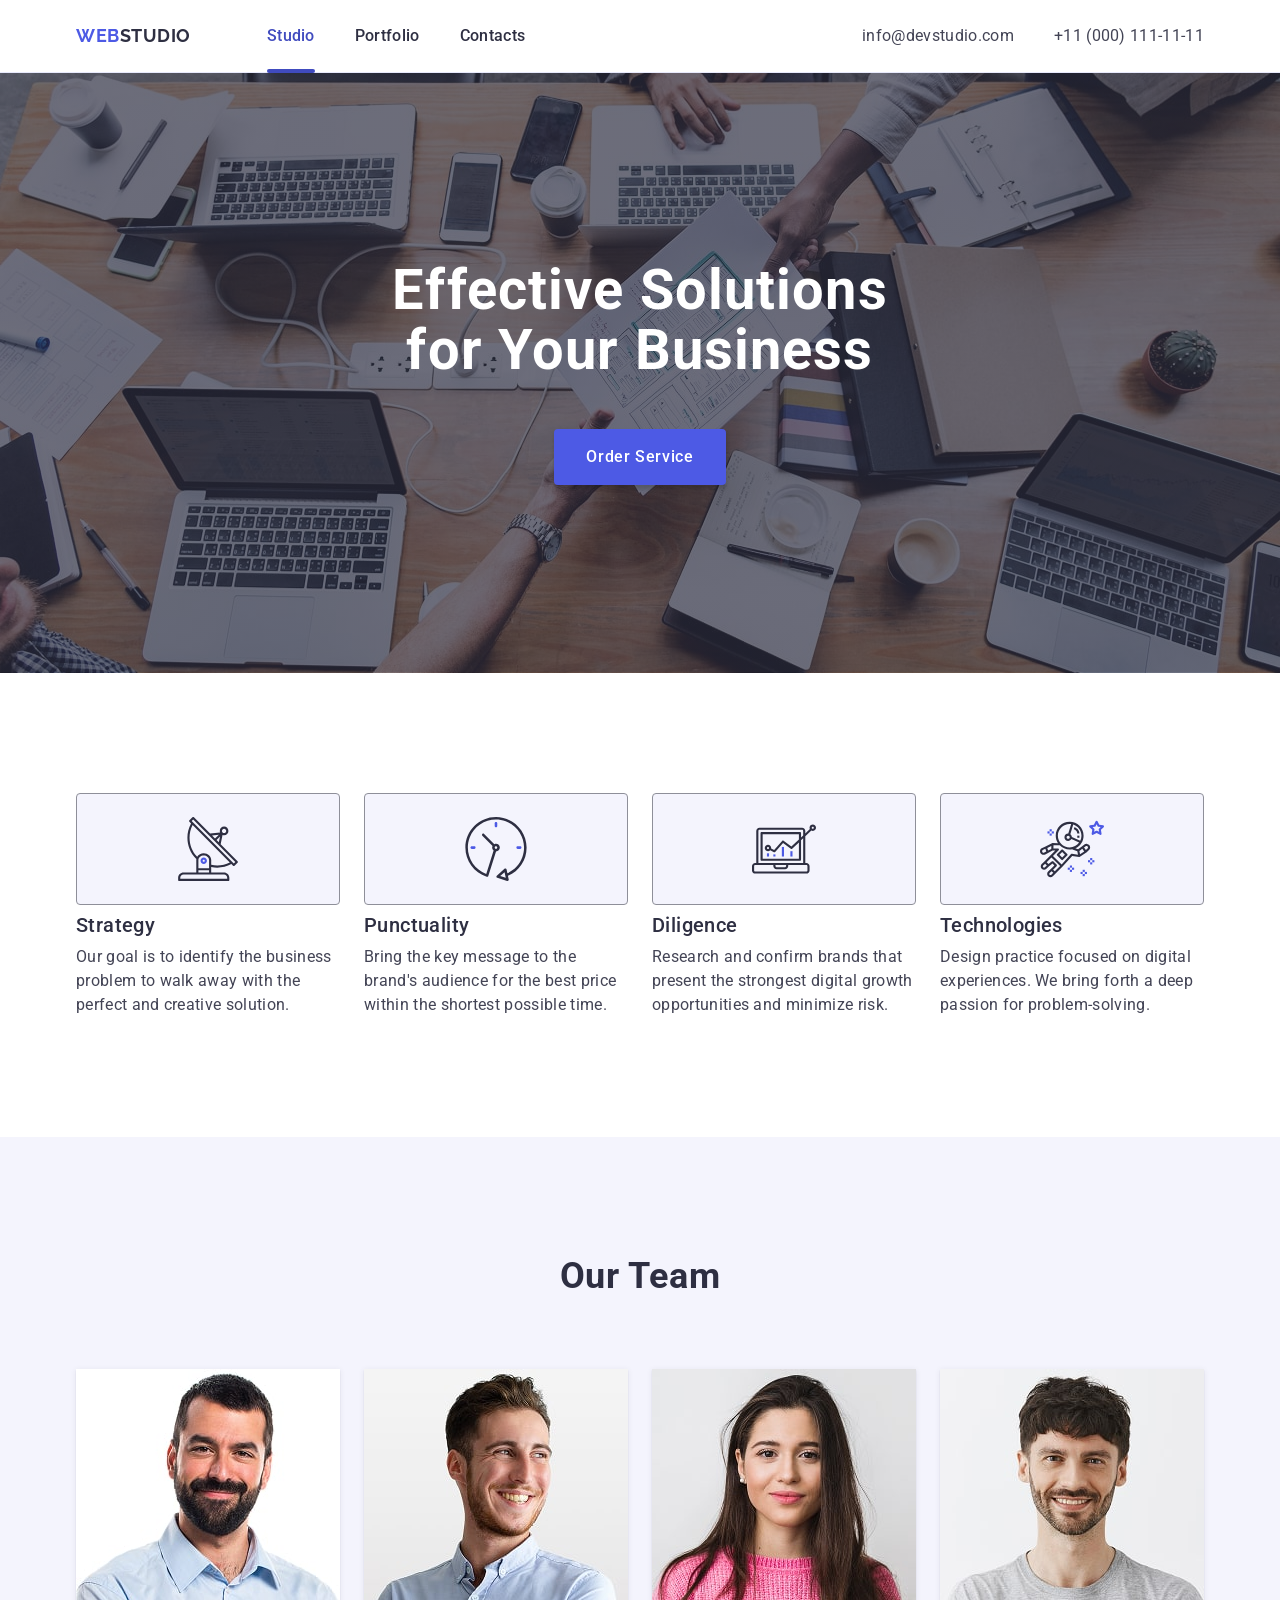
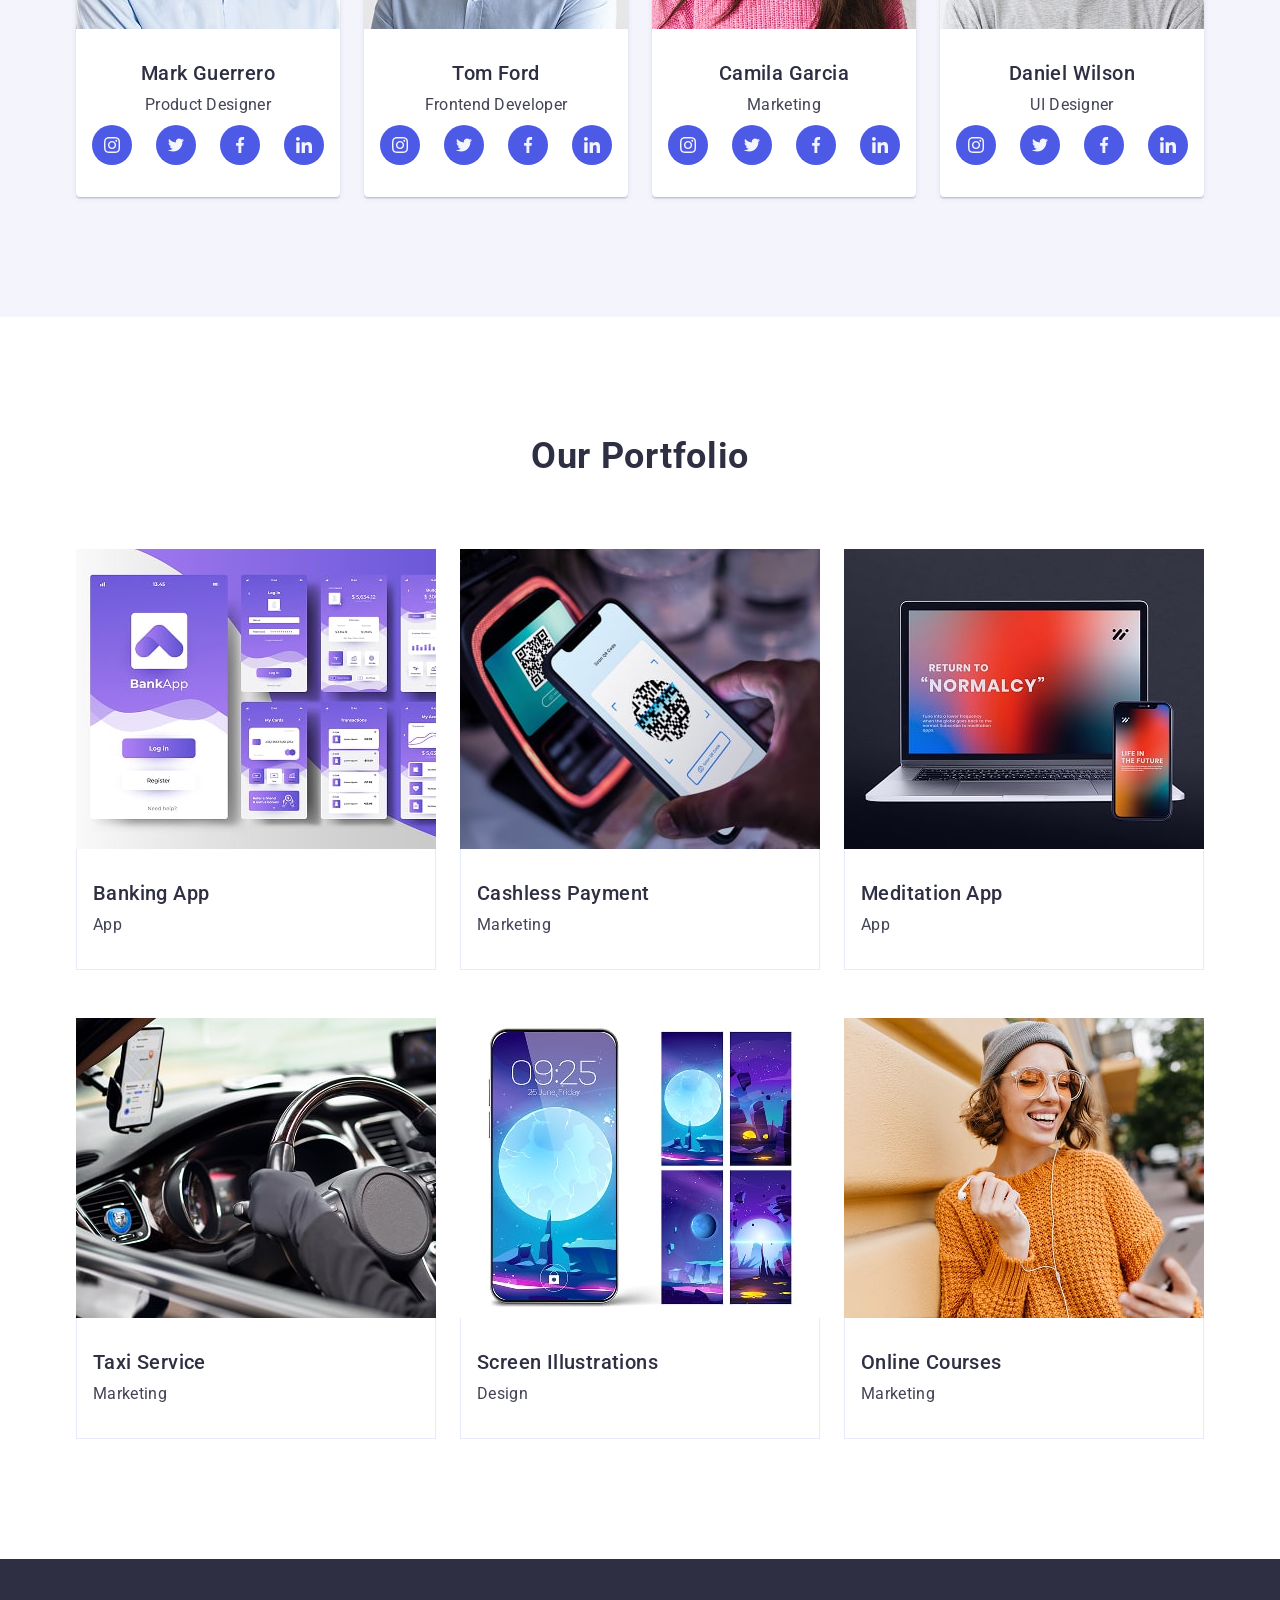
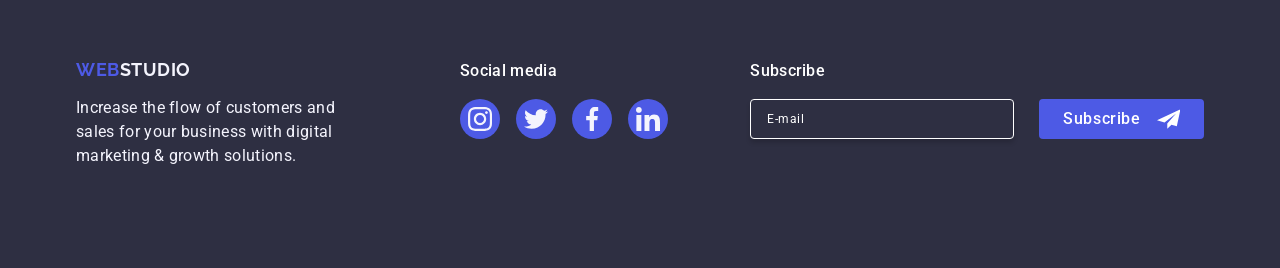
==== commit e8b8223e: "markup fix" ====
--- a/index.html
+++ b/index.html
@@ -76,13 +76,13 @@
         <address class="mob-address">
           <ul class="mob-address-list">
             <li class="mob-address-item">
-              <a class="mob-address-link mail" href="mailto:info@devstudio.com"
+              <a class="mob-address-link mail" href="tel:+110001111111"
+                >+11 (000) 111-11-11</a
+              >
+            </li>
+            <li class="mob-address-item">
+              <a class="mob-address-link" href="mailto:info@devstudio.com"
                 >info@devstudio.com</a
-              >
-            </li>
-            <li class="mob-address-item">
-              <a class="mob-address-link" href="tel:+110001111111"
-                >+11 (000) 111-11-11</a
               >
             </li>
           </ul>
--- a/css/styles.css
+++ b/css/styles.css
@@ -180,6 +180,9 @@
   .address-link:hover,
   .address-link:focus {
     color: #404bbf;
+  }
+  .mob-menu-overlay {
+    display: none;
   }
 }
 @media screen and (min-width: 1158px) {
@@ -465,7 +468,21 @@
 @media screen and (min-width: 768px) {
   .features-list {
     column-gap: 24px;
-    row-gap: 72px;
+  }
+  .features-item {
+    width: calc((100% - 24px) / 2);
+  }
+  .features-title {
+    text-align: left;
+  }
+}
+@media screen and (min-width: 1158px) {
+  .features {
+    padding: 120px 0;
+  }
+
+  .features-list {
+    gap: 24px;
   }
   .features-item {
     width: calc((100% - 72px) / 4);
@@ -485,18 +502,9 @@
     font-weight: 500;
     font-size: 20px;
     line-height: 1.2;
-    text-align: left;
   }
   .features-text {
     font-weight: 400;
-  }
-}
-@media screen and (min-width: 1158px) {
-  .features {
-    padding: 120px 0;
-  }
-  .features-list {
-    gap: 24px;
   }
 }
 .team {
@@ -569,6 +577,9 @@
 @media screen and (min-width: 1158px) {
   .team {
     padding: 120px 0;
+  }
+  .team .container {
+    padding: 0 15px;
   }
 }
 .portfolio {
@@ -819,6 +830,9 @@
     display: flex;
     flex-wrap: nowrap;
   }
+  .footer-form-input {
+    width: 264px;
+  }
 }
 @media screen and (min-width: 1158px) {
   .footer {
@@ -826,6 +840,7 @@
   }
   .footer .container {
     padding-left: 15px;
+    gap: 0;
   }
   .footer-descr {
     margin-right: 120px;
@@ -845,9 +860,6 @@
   }
   .footer-form {
     gap: 24px;
-  }
-  .footer-form-input {
-    width: 264px;
   }
 }
 .modal-overlay {
